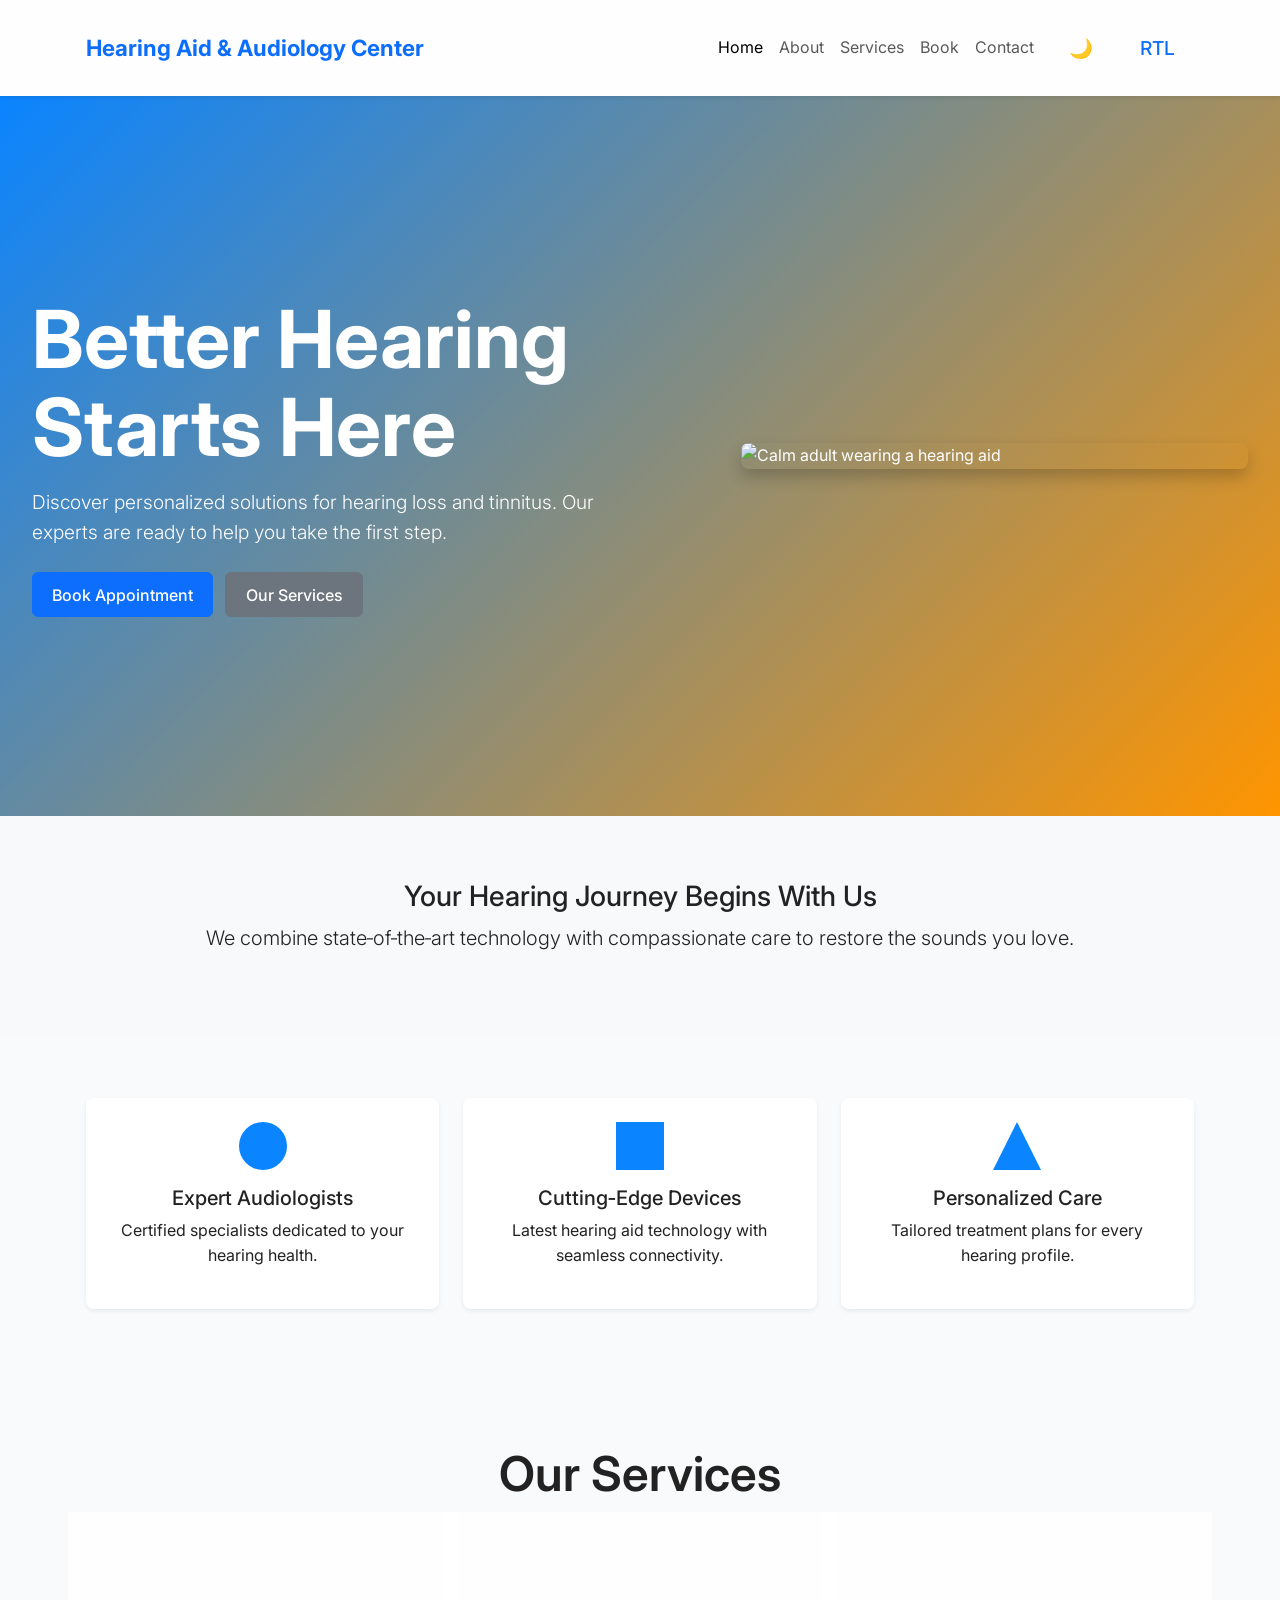
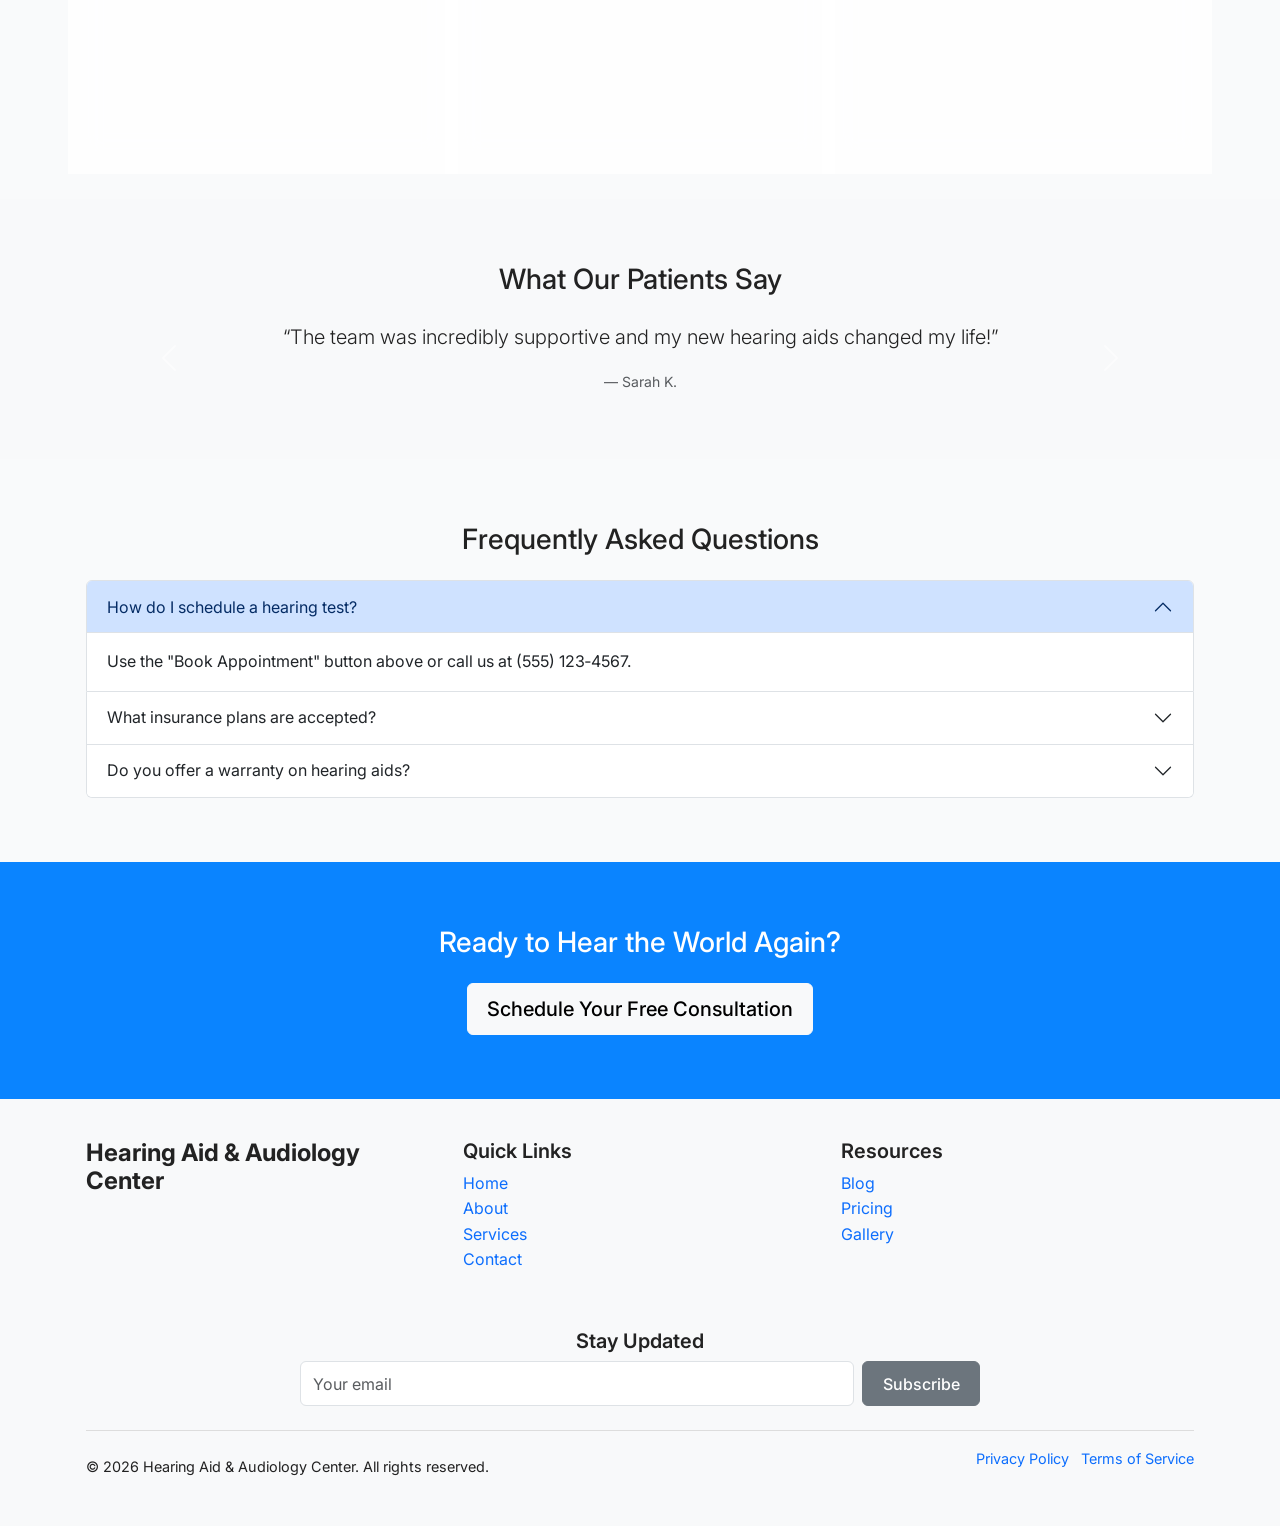
==== index.html @ 0018970b "firstcommit" ====
<!DOCTYPE html>
<html lang="en" data-theme="light">
<head>
  <meta charset="UTF-8">
  <meta http-equiv="X-UA-Compatible" content="IE=edge">
  <meta name="viewport" content="width=device-width, initial-scale=1.0">
  <title>Hearing Aid & Audiology Center</title>
  <meta name="description" content="Learn about hearing loss types, device options, and tinnitus treatment. Book your first appointment today.">
  <!-- Bootstrap 5 CSS -->
  <link href="https://cdn.jsdelivr.net/npm/bootstrap@5.3.2/dist/css/bootstrap.min.css" rel="stylesheet" integrity="sha384-9ndCyUa6Y5yZ+0t4n5wSxK5Q/73eS7mZ1Y5x8TzZV6wS8QjE4G2UeM5Rj2R+6Y4g" crossorigin="anonymous">
  <!-- Custom Styles -->
  <link href="assets/css/style.css" rel="stylesheet">
  <link href="assets/css/dark-mode.css" rel="stylesheet" id="dark-mode-stylesheet" disabled>
<link href="assets/css/rtl.css" rel="stylesheet" id="rtl-stylesheet" disabled>
  <link href="https://fonts.googleapis.com/css2?family=Inter:wght@400;500;600&display=swap" rel="stylesheet">
</head>
<body>
  <!-- Header -->
  <header class="navbar navbar-expand-lg sticky-top bg-white bg-opacity-75">
    <div class="container d-flex align-items-center">
      <a href="index.html" class="logo fw-bold text-primary h4 mb-0">Hearing Aid &amp; Audiology Center</a>
      <button class="navbar-toggler ms-auto" type="button" data-bs-toggle="collapse" data-bs-target="#nav-menu" aria-controls="nav-menu" aria-expanded="false" aria-label="Toggle navigation">
        <span class="navbar-toggler-icon"></span>
      </button>
      <nav class="collapse navbar-collapse justify-content-end" id="nav-menu">
        <ul class="navbar-nav mb-2 mb-lg-0">
          <li class="nav-item"><a class="nav-link active" href="index.html">Home</a></li>
          <li class="nav-item"><a class="nav-link" href="about.html">About</a></li>
          <li class="nav-item"><a class="nav-link" href="services.html">Services</a></li>
          <li class="nav-item"><a class="nav-link" href="booking.html">Book</a></li>
          <li class="nav-item"><a class="nav-link" href="contact.html">Contact</a></li>
        </ul>
        <button class="btn btn-link icon-btn" id="theme-toggle" aria-label="Toggle dark/light theme">🌙</button>
        <button class="btn btn-link icon-btn" id="rtl-toggle" aria-label="Toggle RTL">↔️</button>
      </div>
    </div>
  </header>

  <!-- Hero Section (Home‑1) -->
  <section class="hero d-flex align-items-center justify-content-between text-white" style="background: linear-gradient(135deg, var(--primary), var(--secondary)); min-height:80vh; padding:2rem;">
    <div class="hero-content col-md-6">
      <h1 class="display-4 fw-bold">Better Hearing Starts Here</h1>
      <p class="lead">Discover personalized solutions for hearing loss and tinnitus. Our experts are ready to help you take the first step.</p>
      <div class="cta-buttons mt-4">
        <a href="booking.html" class="btn btn-primary me-2">Book Appointment</a>
        <a href="services.html" class="btn btn-secondary">Our Services</a>
      </div>
    </div>
    <img src="assets/images/hero.png" alt="Calm adult wearing a hearing aid" class="hero-image col-md-5 d-none d-md-block" loading="lazy" style="max-width:100%; border-radius:8px; box-shadow:0 8px 16px rgba(0,0,0,0.2);">
  </section>

  <!-- Intro Section -->
  <section class="py-5 bg-light text-center">
    <div class="container">
      <h2 class="h3">Your Hearing Journey Begins With Us</h2>
      <p class="lead">We combine state‑of‑the‑art technology with compassionate care to restore the sounds you love.</p>
    </div>
  </section>

  <!-- Benefits Section -->
  <section class="py-5">
    <div class="container">
      <div class="row text-center">
        <div class="col-md-4 mb-4">
          <div class="bg-white p-4 rounded-3 shadow-sm h-100 d-flex flex-column align-items-center">
            <svg width="48" height="48" class="mb-3" fill="var(--primary)"><circle cx="24" cy="24" r="24"/></svg>
            <h3 class="h5">Expert Audiologists</h3>
            <p>Certified specialists dedicated to your hearing health.</p>
          </div>
        </div>
        <div class="col-md-4 mb-4">
          <div class="bg-white p-4 rounded-3 shadow-sm h-100 d-flex flex-column align-items-center">
            <svg width="48" height="48" class="mb-3" fill="var(--primary)"><rect width="48" height="48"/></svg>
            <h3 class="h5">Cutting‑Edge Devices</h3>
            <p>Latest hearing aid technology with seamless connectivity.</p>
          </div>
        </div>
        <div class="col-md-4 mb-4">
          <div class="bg-white p-4 rounded-3 shadow-sm h-100 d-flex flex-column align-items-center">
            <svg width="48" height="48" class="mb-3" fill="var(--primary)"><polygon points="0,48 48,48 24,0"/></svg>
            <h3 class="h5">Personalized Care</h3>
            <p>Tailored treatment plans for every hearing profile.</p>
          </div>
        </div>
      </div>
    </div>
  </section>

  <!-- Services Overview (already present) -->
  <section class="services-overview container py-5">
    <h2 class="text-center mb-4">Our Services</h2>
    <div class="row g-4">
      <div class="col-md-4">
        <div class="card glass h-100">
          <div class="card-body text-center">
            <h3 class="card-title">Hearing Tests</h3>
            <p class="card-text">Comprehensive audiometry to assess your hearing profile.</p>
            <a href="service-details.html#hearing-tests" class="link text-primary">Read More →</a>
          </div>
        </div>
      </div>
      <div class="col-md-4">
        <div class="card glass h-100">
          <div class="card-body text-center">
            <h3 class="card-title">Hearing Aids</h3>
            <p class="card-text">Wide range of discreet, comfortable hearing aid options.</p>
            <a href="service-details.html#hearing-aids" class="link text-primary">Read More →</a>
          </div>
        </div>
      </div>
      <div class="col-md-4">
        <div class="card glass h-100">
          <div class="card-body text-center">
            <h3 class="card-title">Tinnitus Therapy</h3>
            <p class="card-text">Evidence‑based treatments to alleviate ringing ears.</p>
            <a href="service-details.html#tinnitus-therapy" class="link text-primary">Read More →</a>
          </div>
        </div>
      </div>
    </div>
  </section>

  <!-- Testimonials Carousel -->
  <section class="py-5 bg-light">
    <div class="container">
      <h2 class="h3 text-center mb-4">What Our Patients Say</h2>
      <div id="testimonialCarousel" class="carousel slide" data-bs-ride="carousel">
        <div class="carousel-inner">
          <div class="carousel-item active text-center">
            <p class="lead">“The team was incredibly supportive and my new hearing aids changed my life!”</p>
            <small class="text-muted">— Sarah K.</small>
          </div>
          <div class="carousel-item text-center">
            <p class="lead">“Professional, friendly, and the technology is top‑notch.”</p>
            <small class="text-muted">— Mark T.</small>
          </div>
          <div class="carousel-item text-center">
            <p class="lead">“I finally enjoy quiet evenings again thanks to the tinnitus program.”</p>
            <small class="text-muted">— Lina P.</small>
          </div>
        </div>
        <button class="carousel-control-prev" type="button" data-bs-target="#testimonialCarousel" data-bs-slide="prev">
          <span class="carousel-control-prev-icon" aria-hidden="true"></span>
          <span class="visually-hidden">Previous</span>
        </button>
        <button class="carousel-control-next" type="button" data-bs-target="#testimonialCarousel" data-bs-slide="next">
          <span class="carousel-control-next-icon" aria-hidden="true"></span>
          <span class="visually-hidden">Next</span>
        </button>
      </div>
    </div>
  </section>

  <!-- FAQ Accordion -->
  <section class="py-5">
    <div class="container">
      <h2 class="h3 text-center mb-4">Frequently Asked Questions</h2>
      <div class="accordion" id="faqAccordion">
        <div class="accordion-item">
          <h2 class="accordion-header" id="headingOne">
            <button class="accordion-button" type="button" data-bs-toggle="collapse" data-bs-target="#collapseOne" aria-expanded="true" aria-controls="collapseOne">
              How do I schedule a hearing test?
            </button>
          </h2>
          <div id="collapseOne" class="accordion-collapse collapse show" aria-labelledby="headingOne" data-bs-parent="#faqAccordion">
            <div class="accordion-body">Use the "Book Appointment" button above or call us at (555) 123‑4567.</div>
          </div>
        </div>
        <div class="accordion-item">
          <h2 class="accordion-header" id="headingTwo">
            <button class="accordion-button collapsed" type="button" data-bs-toggle="collapse" data-bs-target="#collapseTwo" aria-expanded="false" aria-controls="collapseTwo">
              What insurance plans are accepted?
            </button>
          </h2>
          <div id="collapseTwo" class="accordion-collapse collapse" aria-labelledby="headingTwo" data-bs-parent="#faqAccordion">
            <div class="accordion-body">We accept most major insurers; please contact us for a full list.</div>
          </div>
        </div>
        <div class="accordion-item">
          <h2 class="accordion-header" id="headingThree">
            <button class="accordion-button collapsed" type="button" data-bs-toggle="collapse" data-bs-target="#collapseThree" aria-expanded="false" aria-controls="collapseThree">
              Do you offer a warranty on hearing aids?
            </button>
          </h2>
          <div id="collapseThree" class="accordion-collapse collapse" aria-labelledby="headingThree" data-bs-parent="#faqAccordion">
            <div class="accordion-body">All devices come with a 12‑month warranty covering repairs and adjustments.</div>
          </div>
        </div>
      </div>
    </div>
  </section>

  <!-- Call‑to‑Action Banner -->
  <section class="py-5 text-center" style="background: var(--primary); color:#fff;">
    <div class="container">
      <h2 class="h3">Ready to Hear the World Again?</h2>
      <a href="booking.html" class="btn btn-light btn-lg mt-3">Schedule Your Free Consultation</a>
    </div>
  </section>

  <!-- Footer -->
  <footer class="footer bg-light py-4 mt-auto">
    <div class="container">
      <div class="row">
        <div class="col-md-4 mb-3">
          <h4 class="fw-bold">Hearing Aid &amp; Audiology Center</h4>
        </div>
        <div class="col-md-4 mb-3">
          <h5>Quick Links</h5>
          <ul class="list-unstyled">
            <li><a href="index.html" class="text-decoration-none">Home</a></li>
            <li><a href="about.html" class="text-decoration-none">About</a></li>
            <li><a href="services.html" class="text-decoration-none">Services</a></li>
            <li><a href="contact.html" class="text-decoration-none">Contact</a></li>
          </ul>
        </div>
        <div class="col-md-4 mb-3">
          <h5>Resources</h5>
          <ul class="list-unstyled">
            <li><a href="blog.html" class="text-decoration-none">Blog</a></li>
            <li><a href="pricing.html" class="text-decoration-none">Pricing</a></li>
            <li><a href="gallery.html" class="text-decoration-none">Gallery</a></li>
          </ul>
        </div>
      </div>
      <div class="newsletter text-center mt-4">
        <h5>Stay Updated</h5>
        <form action="https://formspree.io/f/your-form-id" method="POST" class="d-flex justify-content-center">
          <input type="email" name="email" placeholder="Your email" required aria-label="Email address" class="form-control w-50 me-2">
          <button type="submit" class="btn btn-secondary">Subscribe</button>
        </form>
      </div>
      <div class="bottom-bar text-center mt-3">
        <p class="mb-0">&copy; 2026 Hearing Aid &amp; Audiology Center. All rights reserved.</p>
        <ul class="list-inline">
          <li class="list-inline-item"><a href="#" class="text-decoration-none">Privacy Policy</a></li>
          <li class="list-inline-item"><a href="#" class="text-decoration-none">Terms of Service</a></li>
        </ul>
      </div>
      <button class="btn btn-primary back-to-top" id="back-to-top" aria-label="Back to top" style="position:fixed; right:1.5rem; bottom:1.5rem; display:none;">↑</button>
    </div>
  </footer>

  <!-- Bootstrap Bundle JS -->
  <script src="https://cdn.jsdelivr.net/npm/bootstrap@5.3.2/dist/js/bootstrap.bundle.min.js" integrity="sha384-ENjdO4Dr2bkBIFxQpeo5A6UO5y5l0j2Fh1f6jGxZr5JgB4U5ZL+6G4U5T8Z0p4xU" crossorigin="anonymous"></script>
  <script src="assets/js/main.js"></script>
</body>
</html>
---- assets/css/style.css ----
/* style.css – Main styling for Hearing Aid & Audiology Center */

/* ==== CSS Variables ==== */
:root {
  /* Primary & Secondary colors – can be overridden via user input */
  --primary: #0A84FF;   /* vibrant blue */
  --secondary: #FF9500; /* warm orange */
  --text: #222222;
  --bg-light: #F9FAFB;
  --bg-dark: #1E1E1E;
  --card-bg: rgba(255, 255, 255, 0.8);
  --card-bg-dark: rgba(30, 30, 30, 0.8);
  --border-radius: 6px;
  --transition: 0.3s ease;
}
[data-theme="dark"] {
  --text: #E5E5E5;
  --bg-light: var(--bg-dark);
  --card-bg: var(--card-bg-dark);
}

/* ==== Global Reset & Typography ==== */
* {
  margin: 0;
  padding: 0;
  box-sizing: border-box;
}
body {
  font-family: 'Inter', system-ui, sans-serif;
  line-height: 1.6;
  color: var(--text);
  background-color: var(--bg-light);
  overflow-x: hidden;
}
[data-theme="dark"] body {
  background-color: var(--bg-dark);
}

h1, h2, h3, h4, h5, h6 {
  font-weight: 600;
  margin-bottom: 0.5rem;
}
h1 { font-size: 4rem; }
h2 { font-size: 3rem; }
h3 { font-size: 2.2rem; }

p { margin-bottom: 1rem; }

/* ==== Container ==== */
.container {
  width: min(90%, 1200px);
  margin: 0 auto;
  padding: 1rem;
}

/* ==== Navbar ==== */
.navbar {
  position: sticky;
  top: 0;
  background: var(--bg-light);
  box-shadow: 0 2px 4px rgba(0,0,0,0.08);
  z-index: 1000;
  transition: background var(--transition);
}
[data-theme="dark"] .navbar { background: var(--bg-dark); }
.navbar .logo {
  font-size: 1.4rem;
  font-weight: 600;
  color: var(--primary);
  text-decoration: none;
}
.nav-menu ul { display: flex; gap: 1.5rem; list-style: none; }
.nav-menu a {
  color: var(--text);
  text-decoration: none;
  position: relative;
  padding: 0.3rem 0;
}
.nav-menu a.active::after,
.nav-menu a:hover::after {
  content: '';
  position: absolute;
  left: 0; right: 0; bottom: -2px;
  height: 2px;
  background: var(--primary);
}
.icon-btn { background: none; border: none; cursor: pointer; font-size: 1.2rem; margin-left: 0.5rem; }
.hamburger { display: none; }
/* Off‑canvas for small screens */
@media (max-width: 1100px) {
  .nav-menu { display: none; position: fixed; top: 0; right: -100%; width: 250px; height: 100vh; background: var(--bg-light); flex-direction: column; padding-top: 4rem; transition: right var(--transition); }
  [data-theme="dark"] .nav-menu { background: var(--bg-dark); }
  .nav-menu.open { right: 0; }
  .nav-menu ul { flex-direction: column; gap: 1rem; }
  .hamburger { display: block; }
}

/* ==== Hero ==== */
.hero {
  position: relative;
  display: flex;
  align-items: center;
  justify-content: space-between;
  min-height: 80vh;
  padding: 2rem 0;
  background: linear-gradient(135deg, var(--primary) 0%, var(--secondary) 100%);
  color: #fff;
  overflow: hidden;
}
.hero-content { max-width: 600px; }
.hero h1 { font-size: 5rem; line-height: 1.1; }
.hero p { font-size: 1.2rem; margin: 1rem 0; }
.cta-buttons .btn { margin-right: 1rem; }
.hero-image {
  max-width: 45%;
  border-radius: var(--border-radius);
  box-shadow: 0 8px 16px rgba(0,0,0,0.2);
}

/* ==== Buttons ==== */
.btn {
  display: inline-block;
  padding: 0.6rem 1.2rem;
  border-radius: var(--border-radius);
  text-decoration: none;
  font-weight: 500;
  transition: transform var(--transition), background var(--transition);
}
.btn.primary { background: var(--primary); color: #fff; }
.btn.secondary { background: var(--secondary); color: #fff; }
.btn:hover { transform: translateY(-2px); }

/* ==== Glass cards ==== */
.cards { display: flex; flex-wrap: wrap; gap: 1.5rem; }
.card {
  flex: 1 1 calc(33% - 1rem);
  background: var(--card-bg);
  backdrop-filter: blur(8px);
  border-radius: var(--border-radius);
  padding: 1.5rem;
  box-shadow: 0 4px 12px rgba(0,0,0,0.1);
  transition: transform var(--transition), box-shadow var(--transition);
}
.card:hover { transform: translateY(-4px); box-shadow: 0 8px 20px rgba(0,0,0,0.15); }
.card h3 { margin-bottom: 0.5rem; }
.card .link { color: var(--primary); text-decoration: underline; }

/* ==== Footer ==== */
.footer {
  background: var(--bg-light);
  color: var(--text);
  padding: 2rem 0;
}
[data-theme="dark"] .footer { background: var(--bg-dark); }
.footer-logo { font-weight: 600; font-size: 1.2rem; margin-bottom: 1rem; }
.footer-links { display: flex; gap: 3rem; margin-bottom: 1.5rem; }
.footer-links h4 { margin-bottom: 0.5rem; }
.footer-links ul { list-style: none; }
.footer-links a { color: var(--text); text-decoration: none; }
.newsletter { margin-bottom: 1.5rem; }
.newsletter-form { display: flex; gap: 0.5rem; }
.newsletter-form input { flex: 1; padding: 0.5rem; border: 1px solid #ccc; border-radius: var(--border-radius); }
.bottom-bar { display: flex; justify-content: space-between; align-items: center; font-size: 0.9rem; border-top: 1px solid #ddd; padding-top: 1rem; }
.bottom-bar .legal { display: flex; gap: 1rem; list-style: none; }
.back-to-top {
  position: fixed;
  right: 1.5rem;
  bottom: 1.5rem;
  background: var(--primary);
  color: #fff;
  border: none;
  border-radius: 50%;
  width: 45px;
  height: 45px;
  font-size: 1.2rem;
  cursor: pointer;
  opacity: 0;
  visibility: hidden;
  transition: opacity var(--transition), visibility var(--transition);
}
.back-to-top.show { opacity: 0.9; visibility: visible; }

/* ==== Responsive ==== */
@media (max-width: 1024px) {
  .hero { flex-direction: column; text-align: center; }
  .hero-image { max-width: 70%; margin-top: 1.5rem; }
  .cards { flex-direction: column; }
  .card { flex: 1 1 100%; }
}
@media (max-width: 640px) {
  h1 { font-size: 3.5rem; }
  .hero { min-height: 60vh; }
}
---- assets/css/dark-mode.css ----
/* dark-mode.css – Overrides for dark theme */
[data-theme="dark"] {
  --text: #E5E5E5;
  --bg-light: var(--bg-dark);
  --card-bg: var(--card-bg-dark);
}
---- assets/css/rtl.css ----
/* RTL stylesheet – enables right‑to‑left layout when activated */

/* The HTML element gets a `dir="rtl"` attribute via JavaScript. */
html[dir="rtl"] {
  direction: rtl;
}

/* Adjust Bootstrap navigation spacing for RTL */
html[dir="rtl"] .navbar-nav .nav-link {
  margin-left: 0;
  margin-right: 0.5rem;
}

/* Ensure text alignment defaults to right where appropriate */
html[dir="rtl"] .text-start {
  text-align: right !important;
}

/* Optional: reverse utility margins/paddings if needed */
html[dir="rtl"] .ms-2 { margin-left: 0 !important; margin-right: .5rem !important; }
html[dir="rtl"] .me-2 { margin-right: 0 !important; margin-left: .5rem !important; }

/* Add any additional RTL specific overrides here */
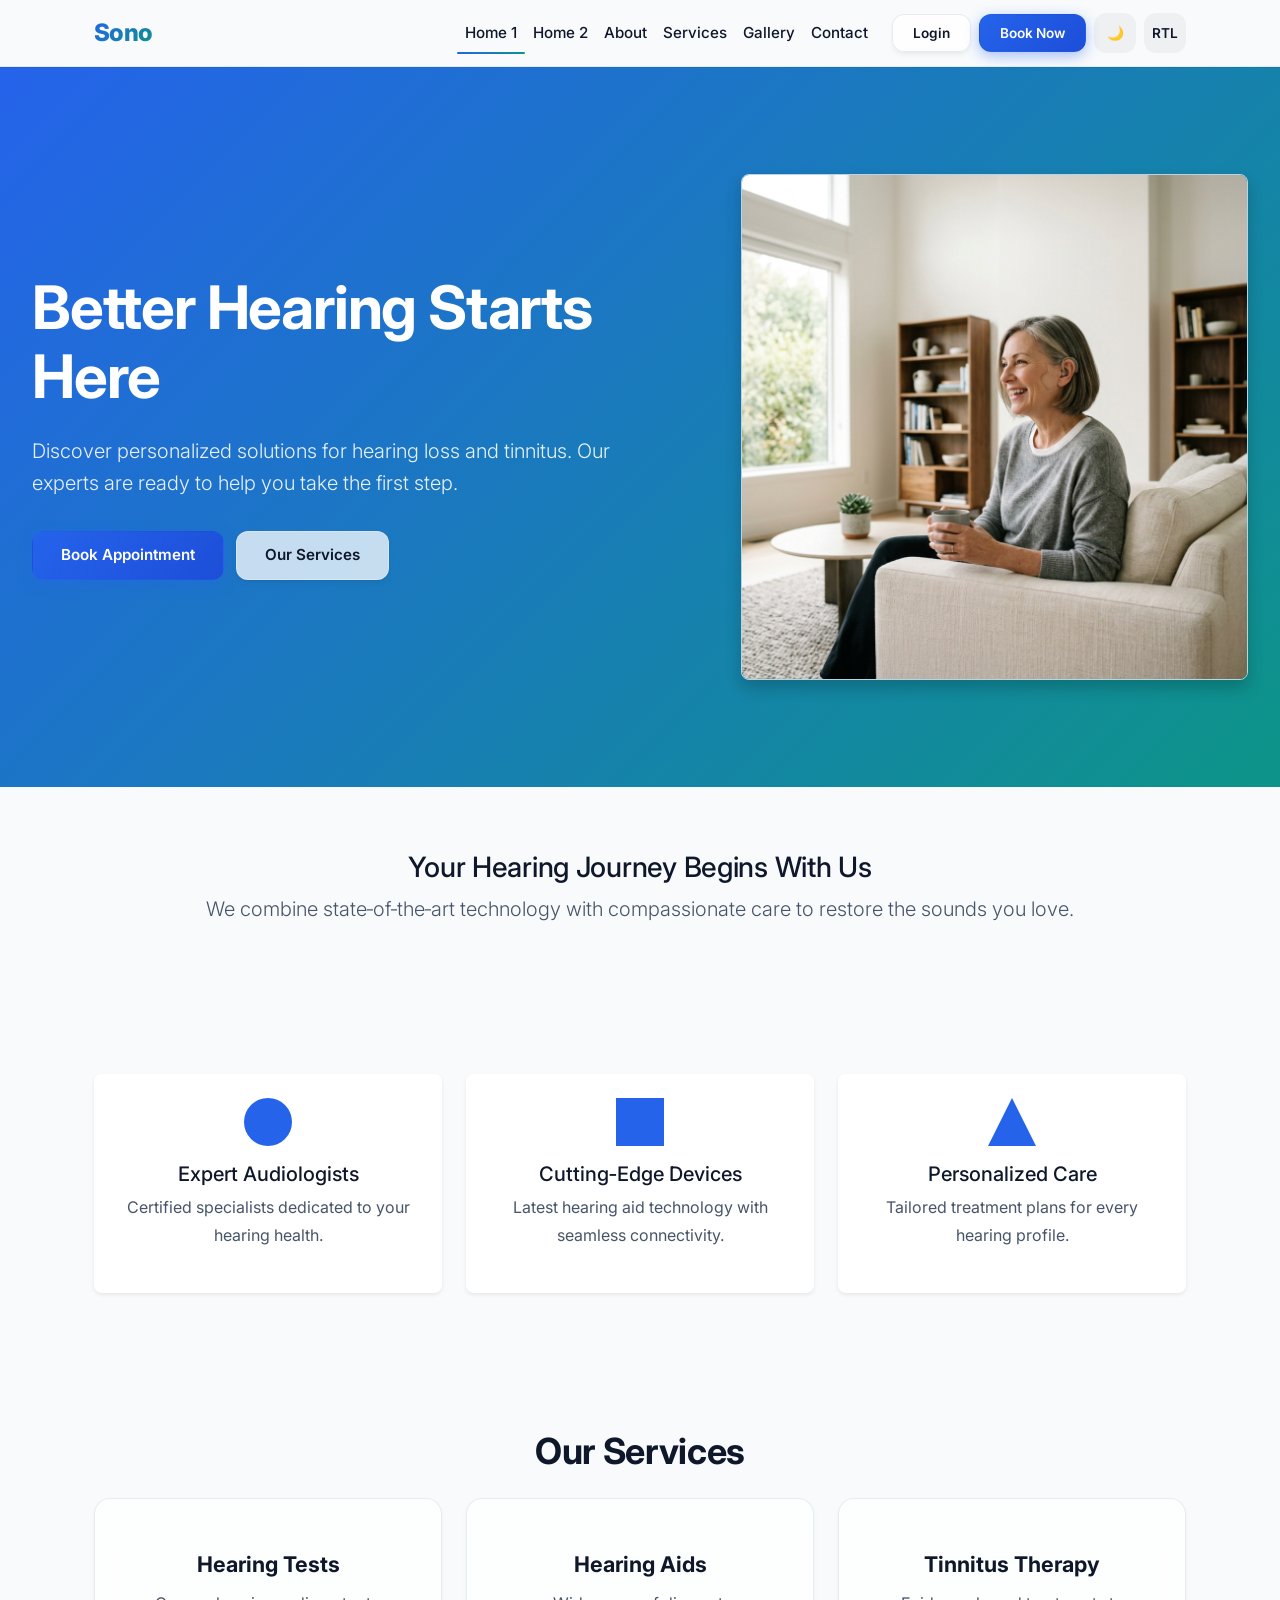
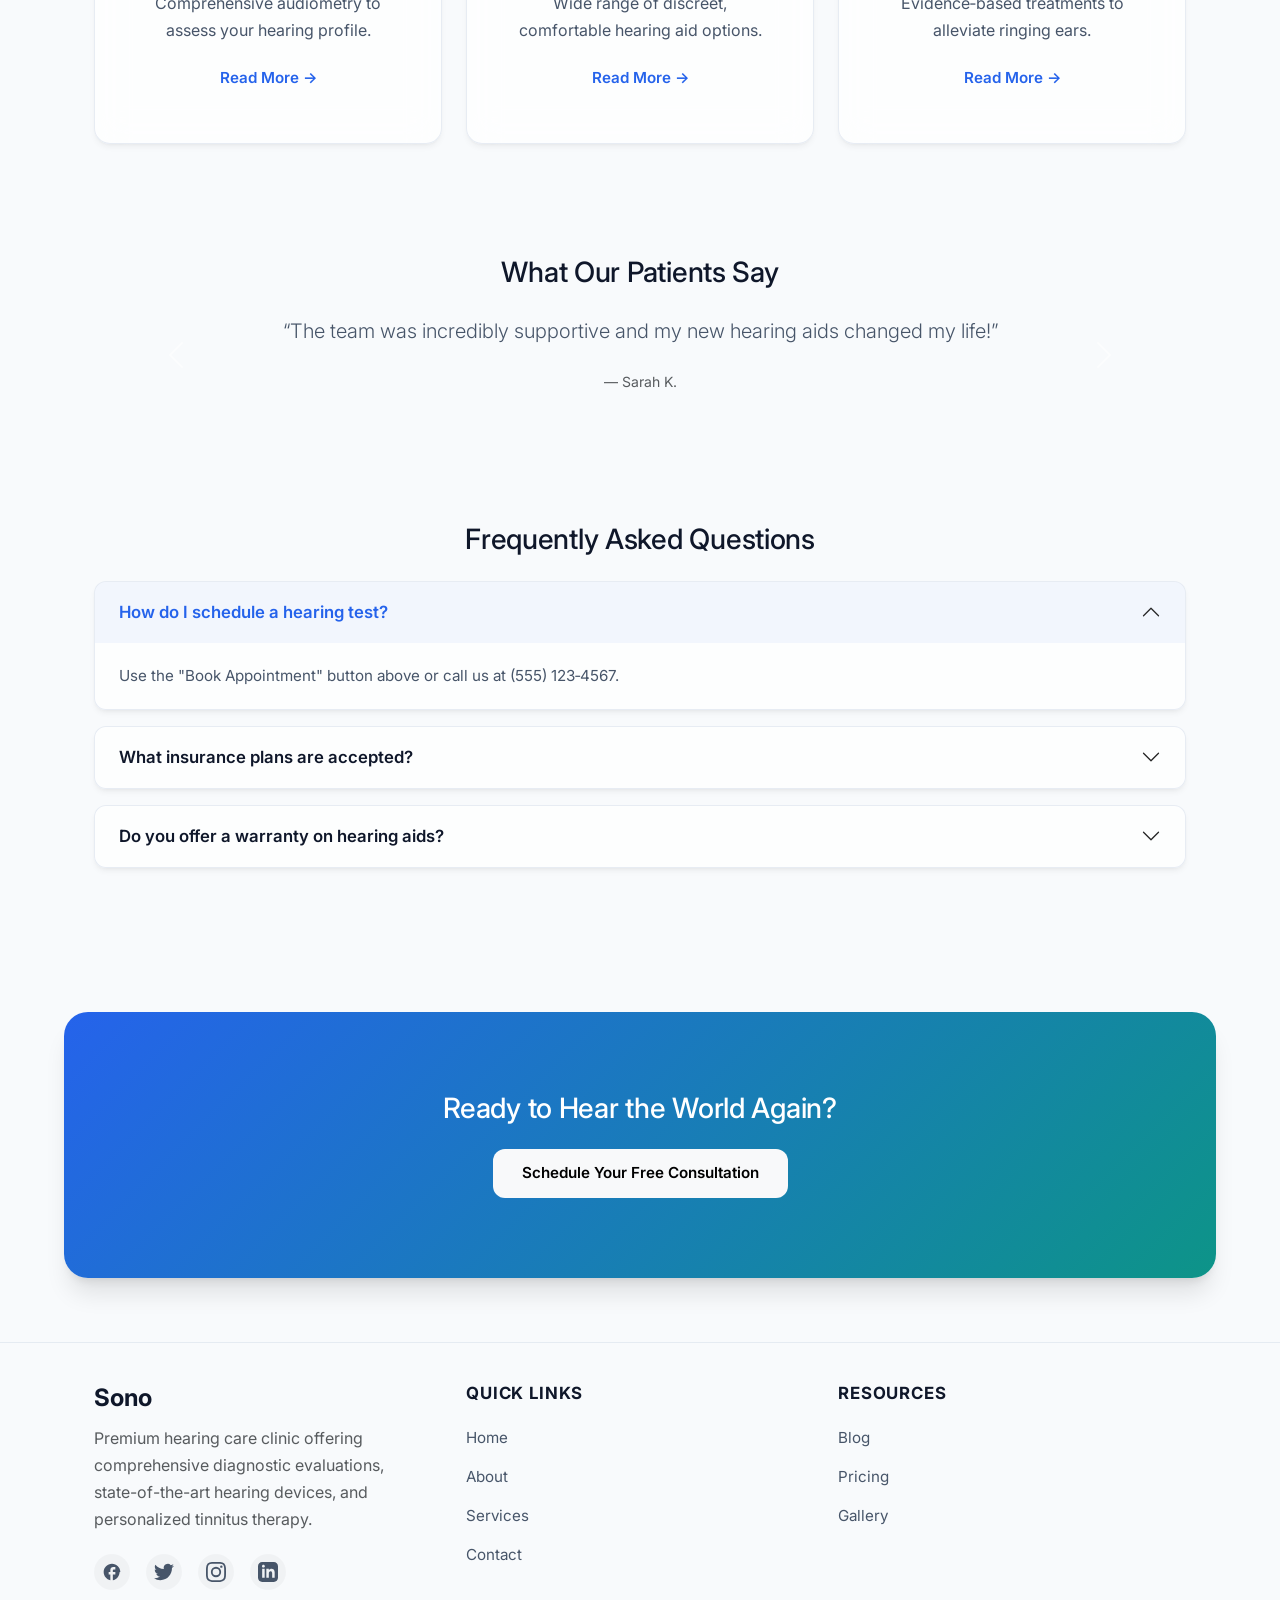
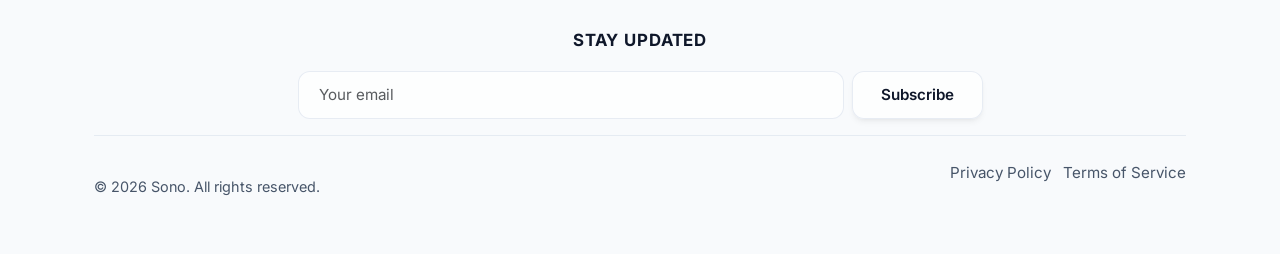
==== commit 5b6d936c: "SecondCommit" ====
--- a/index.html
+++ b/index.html
@@ -4,10 +4,10 @@
   <meta charset="UTF-8">
   <meta http-equiv="X-UA-Compatible" content="IE=edge">
   <meta name="viewport" content="width=device-width, initial-scale=1.0">
-  <title>Hearing Aid & Audiology Center</title>
+  <title>Sono - Premium Hearing Care</title>
   <meta name="description" content="Learn about hearing loss types, device options, and tinnitus treatment. Book your first appointment today.">
   <!-- Bootstrap 5 CSS -->
-  <link href="https://cdn.jsdelivr.net/npm/bootstrap@5.3.2/dist/css/bootstrap.min.css" rel="stylesheet" integrity="sha384-9ndCyUa6Y5yZ+0t4n5wSxK5Q/73eS7mZ1Y5x8TzZV6wS8QjE4G2UeM5Rj2R+6Y4g" crossorigin="anonymous">
+  <link href="https://cdn.jsdelivr.net/npm/bootstrap@5.3.2/dist/css/bootstrap.min.css" rel="stylesheet">
   <!-- Custom Styles -->
   <link href="assets/css/style.css" rel="stylesheet">
   <link href="assets/css/dark-mode.css" rel="stylesheet" id="dark-mode-stylesheet" disabled>
@@ -18,21 +18,26 @@
   <!-- Header -->
   <header class="navbar navbar-expand-lg sticky-top bg-white bg-opacity-75">
     <div class="container d-flex align-items-center">
-      <a href="index.html" class="logo fw-bold text-primary h4 mb-0">Hearing Aid &amp; Audiology Center</a>
+      <a href="index.html" class="logo">Sono</a>
       <button class="navbar-toggler ms-auto" type="button" data-bs-toggle="collapse" data-bs-target="#nav-menu" aria-controls="nav-menu" aria-expanded="false" aria-label="Toggle navigation">
         <span class="navbar-toggler-icon"></span>
       </button>
       <nav class="collapse navbar-collapse justify-content-end" id="nav-menu">
-        <ul class="navbar-nav mb-2 mb-lg-0">
-          <li class="nav-item"><a class="nav-link active" href="index.html">Home</a></li>
+        <ul class="navbar-nav mb-2 mb-lg-0 align-items-center">
+          <li class="nav-item"><a class="nav-link active" href="index.html">Home 1</a></li>
+          <li class="nav-item"><a class="nav-link" href="home2.html">Home 2</a></li>
           <li class="nav-item"><a class="nav-link" href="about.html">About</a></li>
           <li class="nav-item"><a class="nav-link" href="services.html">Services</a></li>
-          <li class="nav-item"><a class="nav-link" href="booking.html">Book</a></li>
+          <li class="nav-item"><a class="nav-link" href="gallery.html">Gallery</a></li>
           <li class="nav-item"><a class="nav-link" href="contact.html">Contact</a></li>
         </ul>
-        <button class="btn btn-link icon-btn" id="theme-toggle" aria-label="Toggle dark/light theme">🌙</button>
-        <button class="btn btn-link icon-btn" id="rtl-toggle" aria-label="Toggle RTL">↔️</button>
-      </div>
+        <div class="d-flex align-items-center gap-2 ms-lg-3 mt-3 mt-lg-0 header-actions">
+          <a href="login.html" class="btn btn-secondary">Login</a>
+          <a href="contact.html" class="btn btn-primary">Book Now</a>
+          <button class="btn btn-link icon-btn m-0" id="theme-toggle" aria-label="Toggle dark/light theme">🌙</button>
+          <button class="btn btn-link icon-btn m-0" id="rtl-toggle" aria-label="Toggle RTL">↔️</button>
+        </div>
+      </nav>
     </div>
   </header>
 
@@ -42,7 +47,7 @@
       <h1 class="display-4 fw-bold">Better Hearing Starts Here</h1>
       <p class="lead">Discover personalized solutions for hearing loss and tinnitus. Our experts are ready to help you take the first step.</p>
       <div class="cta-buttons mt-4">
-        <a href="booking.html" class="btn btn-primary me-2">Book Appointment</a>
+        <a href="contact.html" class="btn btn-primary me-2">Book Appointment</a>
         <a href="services.html" class="btn btn-secondary">Our Services</a>
       </div>
     </div>
@@ -190,11 +195,10 @@
     </div>
   </section>
 
-  <!-- Call‑to‑Action Banner -->
-  <section class="py-5 text-center" style="background: var(--primary); color:#fff;">
-    <div class="container">
-      <h2 class="h3">Ready to Hear the World Again?</h2>
-      <a href="booking.html" class="btn btn-light btn-lg mt-3">Schedule Your Free Consultation</a>
+  <section class="py-5 text-center text-white" style="background: var(--primary);">
+    <div class="container">
+      <h2 class="h3 text-white">Ready to Hear the World Again?</h2>
+      <a href="contact.html" class="btn btn-light btn-lg mt-3">Schedule Your Free Consultation</a>
     </div>
   </section>
 
@@ -203,7 +207,24 @@
     <div class="container">
       <div class="row">
         <div class="col-md-4 mb-3">
-          <h4 class="fw-bold">Hearing Aid &amp; Audiology Center</h4>
+          <h4 class="fw-bold">Sono</h4>
+          <p class="mt-2 text-muted" style="max-width: 320px;">
+            Premium hearing care clinic offering comprehensive diagnostic evaluations, state-of-the-art hearing devices, and personalized tinnitus therapy.
+          </p>
+          <div class="d-flex gap-3 mt-3 social-icons">
+            <a href="#" class="social-icon" aria-label="Facebook">
+              <svg width="20" height="20" fill="currentColor" viewBox="0 0 24 24"><path d="M22 12c0-5.52-4.48-10-10-10S2 6.48 2 12c0 4.84 3.44 8.87 8 9.8V15H8v-3h2V9.5C10 7.57 11.57 6 13.5 6H16v3h-2c-.55 0-1 .45-1 1v2h3v3h-3v6.95c4.56-.93 8-4.96 8-9.75z"/></svg>
+            </a>
+            <a href="#" class="social-icon" aria-label="Twitter">
+              <svg width="20" height="20" fill="currentColor" viewBox="0 0 24 24"><path d="M23.953 4.57a10 10 0 01-2.825.775 4.958 4.958 0 002.163-2.723c-.951.555-2.005.959-3.127 1.184a4.92 4.92 0 00-8.384 4.482C7.69 8.095 4.067 6.13 1.64 3.162a4.822 4.822 0 00-.666 2.475c0 1.71.87 3.213 2.188 4.096a4.904 4.904 0 01-2.228-.616v.06a4.923 4.923 0 003.946 4.827 4.996 4.996 0 01-2.212.085 4.936 4.936 0 004.604 3.417 9.867 9.867 0 01-6.102 2.105c-.39 0-.779-.023-1.17-.067a13.995 13.995 0 007.557 2.209c9.053 0 13.998-7.496 13.998-13.985 0-.21 0-.42-.015-.63A9.935 9.935 0 0024 4.59z"/></svg>
+            </a>
+            <a href="#" class="social-icon" aria-label="Instagram">
+              <svg width="20" height="20" fill="currentColor" viewBox="0 0 24 24"><path d="M12 2.163c3.204 0 3.584.012 4.85.07 3.252.148 4.771 1.691 4.919 4.919.058 1.265.069 1.645.069 4.849 0 3.205-.012 3.584-.069 4.849-.149 3.225-1.664 4.771-4.919 4.919-1.266.058-1.644.07-4.85.07-3.204 0-3.584-.012-4.849-.07-3.26-.149-4.771-1.699-4.919-4.92-.058-1.265-.07-1.644-.07-4.849 0-3.204.013-3.583.07-4.849.149-3.227 1.664-4.771 4.919-4.919 1.266-.057 1.645-.069 4.849-.069zM12 0C8.741 0 8.333.014 7.053.072 2.695.272.273 2.69.073 7.051.014 8.333 0 8.741 0 12c0 3.259.014 3.668.072 4.948.2 4.358 2.618 6.78 6.98 6.98 1.281.058 1.689.072 4.948.072 3.259 0 3.668-.014 4.948-.072 4.354-.2 6.782-2.618 6.979-6.98.059-1.28.073-1.689.073-4.948 0-3.259-.014-3.667-.072-4.947-.196-4.354-2.617-6.78-6.979-6.98C15.668.014 15.259 0 12 0zm0 5.838a6.162 6.162 0 100 12.324 6.162 6.162 0 000-12.324zM12 16a4 4 0 110-8 4 4 0 010 8zm6.406-11.845a1.44 1.44 0 100 2.881 1.44 1.44 0 000-2.881z"/></svg>
+            </a>
+            <a href="#" class="social-icon" aria-label="LinkedIn">
+              <svg width="20" height="20" fill="currentColor" viewBox="0 0 24 24"><path d="M19 0h-14c-2.761 0-5 2.239-5 5v14c0 2.761 2.239 5 5 5h14c2.762 0 5-2.239 5-5v-14c0-2.761-2.238-5-5-5zm-11 19h-3v-11h3v11zm-1.5-12.268c-.966 0-1.75-.79-1.75-1.764s.784-1.764 1.75-1.764 1.75.79 1.75 1.764-.783 1.764-1.75 1.764zm13.5 12.268h-3v-5.604c0-3.368-4-3.113-4 0v5.604h-3v-11h3v1.765c1.396-2.586 7-2.777 7 2.476v6.759z"/></svg>
+            </a>
+          </div>
         </div>
         <div class="col-md-4 mb-3">
           <h5>Quick Links</h5>
@@ -231,7 +252,7 @@
         </form>
       </div>
       <div class="bottom-bar text-center mt-3">
-        <p class="mb-0">&copy; 2026 Hearing Aid &amp; Audiology Center. All rights reserved.</p>
+        <p class="mb-0">&copy; 2026 Sono. All rights reserved.</p>
         <ul class="list-inline">
           <li class="list-inline-item"><a href="#" class="text-decoration-none">Privacy Policy</a></li>
           <li class="list-inline-item"><a href="#" class="text-decoration-none">Terms of Service</a></li>
@@ -242,7 +263,7 @@
   </footer>
 
   <!-- Bootstrap Bundle JS -->
-  <script src="https://cdn.jsdelivr.net/npm/bootstrap@5.3.2/dist/js/bootstrap.bundle.min.js" integrity="sha384-ENjdO4Dr2bkBIFxQpeo5A6UO5y5l0j2Fh1f6jGxZr5JgB4U5ZL+6G4U5T8Z0p4xU" crossorigin="anonymous"></script>
+  <script src="https://cdn.jsdelivr.net/npm/bootstrap@5.3.2/dist/js/bootstrap.bundle.min.js"></script>
   <script src="assets/js/main.js"></script>
 </body>
 </html>
--- a/assets/css/style.css
+++ b/assets/css/style.css
@@ -1,22 +1,35 @@
-/* style.css – Main styling for Hearing Aid & Audiology Center */
-
-/* ==== CSS Variables ==== */
+/* style.css – Premium styling for Sono Hearing Website */
+
+/* ==== Design System & CSS Variables ==== */
 :root {
-  /* Primary & Secondary colors – can be overridden via user input */
-  --primary: #0A84FF;   /* vibrant blue */
-  --secondary: #FF9500; /* warm orange */
-  --text: #222222;
-  --bg-light: #F9FAFB;
-  --bg-dark: #1E1E1E;
-  --card-bg: rgba(255, 255, 255, 0.8);
-  --card-bg-dark: rgba(30, 30, 30, 0.8);
-  --border-radius: 6px;
-  --transition: 0.3s ease;
-}
+  --primary: #2563eb;       /* sapphire blue */
+  --primary-rgb: 37, 99, 235;
+  --secondary: #0d9488;     /* teal */
+  --secondary-rgb: 13, 148, 136;
+  --text: #0f172a;          /* slate-900 */
+  --text-muted: #475569;    /* slate-600 */
+  --bg-light: #f8fafc;      /* slate-50 */
+  --bg-dark: #090d16;       /* dark rich slate */
+  
+  /* Glassmorphism Variables */
+  --card-bg: rgba(255, 255, 255, 0.75);
+  --card-bg-dark: rgba(15, 23, 42, 0.75);
+  --card-border: rgba(226, 232, 240, 0.8);
+  --card-border-dark: rgba(51, 65, 85, 0.5);
+  
+  --border-radius: 12px;
+  --transition: all 0.3s cubic-bezier(0.4, 0, 0.2, 1);
+  --shadow-sm: 0 4px 6px -1px rgba(0, 0, 0, 0.05), 0 2px 4px -2px rgba(0, 0, 0, 0.05);
+  --shadow-md: 0 10px 15px -3px rgba(0, 0, 0, 0.08), 0 4px 6px -4px rgba(0, 0, 0, 0.08);
+  --shadow-lg: 0 20px 25px -5px rgba(0, 0, 0, 0.1), 0 8px 10px -6px rgba(0, 0, 0, 0.1);
+}
+
 [data-theme="dark"] {
-  --text: #E5E5E5;
+  --text: #f1f5f9;          /* slate-100 */
+  --text-muted: #94a3b8;    /* slate-400 */
   --bg-light: var(--bg-dark);
   --card-bg: var(--card-bg-dark);
+  --card-border: var(--card-border-dark);
 }
 
 /* ==== Global Reset & Typography ==== */
@@ -25,169 +38,1305 @@
   padding: 0;
   box-sizing: border-box;
 }
+
 body {
-  font-family: 'Inter', system-ui, sans-serif;
-  line-height: 1.6;
+  font-family: 'Inter', system-ui, -apple-system, sans-serif;
+  line-height: 1.7;
   color: var(--text);
   background-color: var(--bg-light);
   overflow-x: hidden;
-}
+  transition: background-color var(--transition), color var(--transition);
+}
+
 [data-theme="dark"] body {
   background-color: var(--bg-dark);
 }
 
 h1, h2, h3, h4, h5, h6 {
-  font-weight: 600;
-  margin-bottom: 0.5rem;
-}
-h1 { font-size: 4rem; }
-h2 { font-size: 3rem; }
-h3 { font-size: 2.2rem; }
-
-p { margin-bottom: 1rem; }
-
-/* ==== Container ==== */
+  font-weight: 700;
+  color: var(--text);
+  line-height: 1.25;
+  margin-bottom: 0.75rem;
+}
+h1 { font-size: 3rem; letter-spacing: -0.02em; }
+h2 { font-size: 2.25rem; letter-spacing: -0.01em; }
+h3 { font-size: 1.75rem; }
+p { margin-bottom: 1.25rem; color: var(--text-muted); }
+
+/* ==== Common & Container ==== */
 .container {
   width: min(90%, 1200px);
   margin: 0 auto;
-  padding: 1rem;
-}
-
-/* ==== Navbar ==== */
+  padding: 1rem 1.5rem;
+}
+
+/* ==== Header & Navbar (Unifying custom and Bootstrap navs) ==== */
 .navbar {
   position: sticky;
   top: 0;
-  background: var(--bg-light);
-  box-shadow: 0 2px 4px rgba(0,0,0,0.08);
+  background: rgba(248, 250, 252, 0.8) !important;
+  backdrop-filter: blur(12px);
+  -webkit-backdrop-filter: blur(12px);
+  box-shadow: 0 1px 0 0 rgba(0, 0, 0, 0.05);
+  border-bottom: 1px solid var(--card-border);
   z-index: 1000;
-  transition: background var(--transition);
-}
-[data-theme="dark"] .navbar { background: var(--bg-dark); }
+  padding: 0.75rem 0;
+  transition: background var(--transition), border-color var(--transition);
+}
+
+[data-theme="dark"] .navbar {
+  background: rgba(9, 13, 22, 0.8) !important;
+  border-bottom: 1px solid var(--card-border-dark);
+  box-shadow: 0 1px 0 0 rgba(255, 255, 255, 0.05);
+}
+
+.navbar .container {
+  display: flex;
+  justify-content: space-between;
+  align-items: center;
+  padding: 0 1.5rem;
+}
+
 .navbar .logo {
-  font-size: 1.4rem;
-  font-weight: 600;
-  color: var(--primary);
+  font-size: 1.5rem;
+  font-weight: 800;
+  color: var(--primary) !important;
   text-decoration: none;
-}
-.nav-menu ul { display: flex; gap: 1.5rem; list-style: none; }
-.nav-menu a {
-  color: var(--text);
+  background: linear-gradient(135deg, var(--primary), var(--secondary));
+  -webkit-background-clip: text;
+  -webkit-text-fill-color: transparent;
+  transition: opacity 0.2s;
+  letter-spacing: -0.03em;
+}
+.navbar .logo:hover {
+  opacity: 0.9;
+}
+
+/* Custom Nav Menu Style */
+.nav-menu ul {
+  display: flex;
+  gap: 2rem;
+  list-style: none;
+  align-items: center;
+}
+.nav-menu a, .navbar-nav .nav-link {
+  color: var(--text) !important;
+  font-weight: 500;
+  font-size: 0.95rem;
   text-decoration: none;
   position: relative;
-  padding: 0.3rem 0;
-}
+  padding: 0.5rem 0;
+  transition: color var(--transition);
+}
+.nav-menu a:hover, .navbar-nav .nav-link:hover {
+  color: var(--primary) !important;
+}
+
 .nav-menu a.active::after,
-.nav-menu a:hover::after {
+.nav-menu a:hover::after,
+.navbar-nav .nav-link.active::after {
   content: '';
   position: absolute;
-  left: 0; right: 0; bottom: -2px;
+  left: 0;
+  right: 0;
+  bottom: 0;
   height: 2px;
-  background: var(--primary);
-}
-.icon-btn { background: none; border: none; cursor: pointer; font-size: 1.2rem; margin-left: 0.5rem; }
-.hamburger { display: none; }
-/* Off‑canvas for small screens */
-@media (max-width: 1100px) {
-  .nav-menu { display: none; position: fixed; top: 0; right: -100%; width: 250px; height: 100vh; background: var(--bg-light); flex-direction: column; padding-top: 4rem; transition: right var(--transition); }
-  [data-theme="dark"] .nav-menu { background: var(--bg-dark); }
-  .nav-menu.open { right: 0; }
-  .nav-menu ul { flex-direction: column; gap: 1rem; }
-  .hamburger { display: block; }
-}
-
-/* ==== Hero ==== */
+  background: linear-gradient(90deg, var(--primary), var(--secondary));
+  border-radius: 2px;
+}
+
+/* Bootstrap Nav Link overrides to disable standard focus ring/underlines */
+.navbar-nav .nav-link {
+  padding-left: 0.5rem !important;
+  padding-right: 0.5rem !important;
+}
+
+/* Buttons inside navigation */
+.icon-btn {
+  background: rgba(0, 0, 0, 0.04);
+  border: 1px solid rgba(0, 0, 0, 0.05);
+  cursor: pointer;
+  font-size: 1.1rem;
+  width: 40px;
+  height: 40px;
+  border-radius: 50%;
+  display: inline-flex;
+  align-items: center;
+  justify-content: center;
+  margin-left: 0.5rem;
+  transition: var(--transition);
+  color: var(--text);
+}
+[data-theme="dark"] .icon-btn {
+  background: rgba(255, 255, 255, 0.08);
+  border: 1px solid rgba(255, 255, 255, 0.1);
+  color: var(--text);
+}
+.icon-btn:hover {
+  transform: scale(1.05);
+  background: rgba(0, 0, 0, 0.08);
+}
+[data-theme="dark"] .icon-btn:hover {
+  background: rgba(255, 255, 255, 0.15);
+}
+
+.hamburger {
+  display: none;
+}
+
+/* ==== Hero Section ==== */
 .hero {
   position: relative;
   display: flex;
   align-items: center;
   justify-content: space-between;
-  min-height: 80vh;
-  padding: 2rem 0;
-  background: linear-gradient(135deg, var(--primary) 0%, var(--secondary) 100%);
-  color: #fff;
+  min-height: 75vh;
+  padding: 4rem 0;
+  background: radial-gradient(circle at top right, rgba(13, 148, 136, 0.15), transparent 40%),
+              radial-gradient(circle at bottom left, rgba(37, 99, 235, 0.15), transparent 40%),
+              var(--bg-light);
+  color: var(--text);
   overflow: hidden;
-}
-.hero-content { max-width: 600px; }
-.hero h1 { font-size: 5rem; line-height: 1.1; }
-.hero p { font-size: 1.2rem; margin: 1rem 0; }
-.cta-buttons .btn { margin-right: 1rem; }
+  transition: background var(--transition);
+}
+
+[data-theme="dark"] .hero {
+  background: radial-gradient(circle at top right, rgba(13, 148, 136, 0.2), transparent 45%),
+              radial-gradient(circle at bottom left, rgba(37, 99, 235, 0.2), transparent 45%),
+              var(--bg-dark);
+}
+
+.hero-content {
+  max-width: 580px;
+}
+.hero h1 {
+  font-size: 3.75rem;
+  line-height: 1.15;
+  background: linear-gradient(135deg, var(--text) 50%, var(--text-muted));
+  -webkit-background-clip: text;
+  -webkit-text-fill-color: transparent;
+  margin-bottom: 1.5rem;
+}
+[data-theme="dark"] .hero h1 {
+  background: linear-gradient(135deg, #ffffff 60%, var(--text-muted));
+  -webkit-background-clip: text;
+  -webkit-text-fill-color: transparent;
+}
+.hero p {
+  font-size: 1.25rem;
+  line-height: 1.6;
+  margin-bottom: 2rem;
+}
+
 .hero-image {
   max-width: 45%;
-  border-radius: var(--border-radius);
-  box-shadow: 0 8px 16px rgba(0,0,0,0.2);
+  border-radius: 20px;
+  box-shadow: var(--shadow-lg);
+  border: 1px solid var(--card-border);
+  transition: var(--transition);
+}
+[data-theme="dark"] .hero-image {
+  border: 1px solid var(--card-border-dark);
+}
+.hero-image:hover {
+  transform: translateY(-5px);
 }
 
 /* ==== Buttons ==== */
 .btn {
-  display: inline-block;
-  padding: 0.6rem 1.2rem;
+  display: inline-flex;
+  align-items: center;
+  justify-content: center;
+  padding: 0.75rem 1.75rem;
+  font-size: 0.95rem;
+  font-weight: 600;
   border-radius: var(--border-radius);
   text-decoration: none;
-  font-weight: 500;
-  transition: transform var(--transition), background var(--transition);
-}
-.btn.primary { background: var(--primary); color: #fff; }
-.btn.secondary { background: var(--secondary); color: #fff; }
-.btn:hover { transform: translateY(-2px); }
-
-/* ==== Glass cards ==== */
-.cards { display: flex; flex-wrap: wrap; gap: 1.5rem; }
-.card {
-  flex: 1 1 calc(33% - 1rem);
+  cursor: pointer;
+  transition: var(--transition);
+  border: 1px solid transparent;
+}
+
+.btn-primary, .btn.primary {
+  background: linear-gradient(135deg, var(--primary), #1d4ed8);
+  color: #fff !important;
+  box-shadow: 0 4px 14px 0 rgba(37, 99, 235, 0.4);
+}
+.btn-primary:hover, .btn.primary:hover {
+  transform: translateY(-2px);
+  box-shadow: 0 6px 20px 0 rgba(37, 99, 235, 0.5);
+  background: linear-gradient(135deg, #1d4ed8, #1e40af);
+}
+
+.btn-secondary, .btn.secondary {
   background: var(--card-bg);
-  backdrop-filter: blur(8px);
-  border-radius: var(--border-radius);
-  padding: 1.5rem;
-  box-shadow: 0 4px 12px rgba(0,0,0,0.1);
-  transition: transform var(--transition), box-shadow var(--transition);
-}
-.card:hover { transform: translateY(-4px); box-shadow: 0 8px 20px rgba(0,0,0,0.15); }
-.card h3 { margin-bottom: 0.5rem; }
-.card .link { color: var(--primary); text-decoration: underline; }
+  color: var(--text) !important;
+  border: 1px solid var(--card-border);
+  box-shadow: var(--shadow-sm);
+}
+.btn-secondary:hover, .btn.secondary:hover {
+  transform: translateY(-2px);
+  background: var(--bg-light);
+  border-color: var(--text-muted);
+  box-shadow: var(--shadow-md);
+}
+
+/* Light background CTA banner override */
+section[style*="background: var(--primary)"], section[style*="background:var(--primary)"] {
+  background: linear-gradient(135deg, var(--primary), var(--secondary)) !important;
+  border-radius: 24px;
+  margin: 4rem auto;
+  padding: 4rem 2rem !important;
+  width: min(90%, 1200px);
+  box-shadow: var(--shadow-lg);
+}
+
+/* ==== Glass Cards ==== */
+.cards {
+  display: flex;
+  flex-wrap: wrap;
+  gap: 2rem;
+  margin-top: 2rem;
+}
+
+.card, .card.glass {
+  flex: 1 1 calc(33% - 1.35rem);
+  background: var(--card-bg) !important;
+  backdrop-filter: blur(16px);
+  -webkit-backdrop-filter: blur(16px);
+  border: 1px solid var(--card-border) !important;
+  border-radius: 16px !important;
+  padding: 2.25rem 2rem;
+  box-shadow: var(--shadow-sm);
+  transition: var(--transition);
+}
+
+[data-theme="dark"] .card, [data-theme="dark"] .card.glass {
+  background: rgba(15, 23, 42, 0.6) !important;
+  border: 1px solid var(--card-border-dark) !important;
+}
+
+.card:hover, .card.glass:hover {
+  transform: translateY(-8px);
+  box-shadow: var(--shadow-lg);
+  border-color: rgba(var(--primary-rgb), 0.4) !important;
+}
+
+.card-title {
+  font-size: 1.35rem;
+  font-weight: 700;
+  margin-bottom: 0.75rem;
+  color: var(--text);
+}
+
+.card .link, .card-body .link {
+  font-size: 0.95rem;
+  font-weight: 600;
+  color: var(--primary) !important;
+  text-decoration: none !important;
+  display: inline-flex;
+  align-items: center;
+  transition: transform 0.2s;
+}
+.card .link:hover, .card-body .link:hover {
+  transform: translateX(4px);
+  color: var(--secondary) !important;
+}
+
+/* ==== Accordions (Bootstrap Overrides) ==== */
+.accordion-item {
+  background-color: var(--card-bg) !important;
+  border: 1px solid var(--card-border) !important;
+  border-radius: 12px !important;
+  margin-bottom: 1rem;
+  overflow: hidden;
+  box-shadow: var(--shadow-sm);
+  transition: var(--transition);
+}
+[data-theme="dark"] .accordion-item {
+  background-color: rgba(15, 23, 42, 0.6) !important;
+  border: 1px solid var(--card-border-dark) !important;
+}
+.accordion-button {
+  background-color: transparent !important;
+  color: var(--text) !important;
+  font-weight: 600;
+  font-size: 1.05rem;
+  padding: 1.25rem 1.5rem;
+  box-shadow: none !important;
+}
+.accordion-button:not(.collapsed) {
+  background-color: rgba(var(--primary-rgb), 0.05) !important;
+  color: var(--primary) !important;
+}
+.accordion-button::after {
+  filter: grayscale(1) invert(var(--theme-invert, 0));
+}
+[data-theme="dark"] .accordion-button::after {
+  --theme-invert: 1;
+}
+.accordion-body {
+  padding: 1.25rem 1.5rem;
+  color: var(--text-muted);
+  font-size: 0.95rem;
+}
+
+/* ==== Service Detail Section styling ==== */
+.service-section {
+  background: var(--card-bg);
+  border: 1px solid var(--card-border);
+  border-radius: 16px;
+  padding: 3rem;
+  margin-bottom: 2.5rem;
+  box-shadow: var(--shadow-sm);
+  transition: var(--transition);
+}
+[data-theme="dark"] .service-section {
+  background: rgba(15, 23, 42, 0.6);
+  border-color: var(--card-border-dark);
+}
+.service-section:hover {
+  box-shadow: var(--shadow-md);
+  border-color: rgba(var(--primary-rgb), 0.2);
+}
 
 /* ==== Footer ==== */
 .footer {
-  background: var(--bg-light);
+  background: var(--bg-light) !important;
   color: var(--text);
-  padding: 2rem 0;
-}
-[data-theme="dark"] .footer { background: var(--bg-dark); }
-.footer-logo { font-weight: 600; font-size: 1.2rem; margin-bottom: 1rem; }
-.footer-links { display: flex; gap: 3rem; margin-bottom: 1.5rem; }
-.footer-links h4 { margin-bottom: 0.5rem; }
-.footer-links ul { list-style: none; }
-.footer-links a { color: var(--text); text-decoration: none; }
-.newsletter { margin-bottom: 1.5rem; }
-.newsletter-form { display: flex; gap: 0.5rem; }
-.newsletter-form input { flex: 1; padding: 0.5rem; border: 1px solid #ccc; border-radius: var(--border-radius); }
-.bottom-bar { display: flex; justify-content: space-between; align-items: center; font-size: 0.9rem; border-top: 1px solid #ddd; padding-top: 1rem; }
-.bottom-bar .legal { display: flex; gap: 1rem; list-style: none; }
+  border-top: 1px solid var(--card-border);
+  padding: 4rem 0 2rem;
+  margin-top: 5rem;
+  transition: background-color var(--transition), border-color var(--transition);
+}
+[data-theme="dark"] .footer {
+  background: #060910 !important;
+  border-top: 1px solid var(--card-border-dark);
+}
+.footer-logo {
+  font-size: 1.5rem;
+  font-weight: 800;
+  margin-bottom: 1rem;
+  background: linear-gradient(135deg, var(--primary), var(--secondary));
+  -webkit-background-clip: text;
+  -webkit-text-fill-color: transparent;
+}
+.footer-links h4, .footer h5 {
+  font-size: 1.05rem;
+  font-weight: 700;
+  margin-bottom: 1.25rem;
+  text-transform: uppercase;
+  letter-spacing: 0.05em;
+  color: var(--text);
+}
+.footer-links ul, .footer ul {
+  list-style: none;
+}
+.footer-links li, .footer li {
+  margin-bottom: 0.75rem;
+}
+.footer-links a, .footer a {
+  color: var(--text-muted) !important;
+  text-decoration: none;
+  font-size: 0.95rem;
+  transition: color 0.2s;
+}
+.footer-links a:hover, .footer a:hover {
+  color: var(--primary) !important;
+}
+
+.newsletter-form input, .newsletter form input {
+  padding: 0.75rem 1.25rem;
+  border: 1px solid var(--card-border);
+  border-radius: var(--border-radius);
+  background: var(--card-bg);
+  color: var(--text);
+  font-size: 0.95rem;
+  outline: none;
+  transition: var(--transition);
+}
+[data-theme="dark"] .newsletter-form input, [data-theme="dark"] .newsletter form input {
+  border-color: var(--card-border-dark);
+  background: rgba(255, 255, 255, 0.05);
+}
+.newsletter-form input:focus, .newsletter form input:focus {
+  border-color: var(--primary);
+  box-shadow: 0 0 0 3px rgba(37, 99, 235, 0.15);
+}
+
+.bottom-bar {
+  border-top: 1px solid var(--card-border);
+  margin-top: 3rem;
+  padding-top: 1.5rem;
+  display: flex;
+  justify-content: space-between;
+  align-items: center;
+  font-size: 0.9rem;
+  color: var(--text-muted);
+}
+[data-theme="dark"] .bottom-bar {
+  border-top-color: var(--card-border-dark);
+}
+.bottom-bar .legal {
+  display: flex;
+  gap: 1.5rem;
+  list-style: none;
+}
+
 .back-to-top {
   position: fixed;
-  right: 1.5rem;
-  bottom: 1.5rem;
-  background: var(--primary);
+  right: 2rem;
+  bottom: 2rem;
+  background: linear-gradient(135deg, var(--primary), var(--secondary));
   color: #fff;
   border: none;
   border-radius: 50%;
-  width: 45px;
-  height: 45px;
-  font-size: 1.2rem;
+  width: 48px;
+  height: 48px;
+  font-size: 1.25rem;
   cursor: pointer;
+  display: flex;
+  align-items: center;
+  justify-content: center;
+  box-shadow: var(--shadow-md);
   opacity: 0;
   visibility: hidden;
-  transition: opacity var(--transition), visibility var(--transition);
-}
-.back-to-top.show { opacity: 0.9; visibility: visible; }
+  transition: var(--transition);
+  z-index: 999;
+}
+.back-to-top.show {
+  opacity: 1;
+  visibility: visible;
+}
+.back-to-top:hover {
+  transform: translateY(-4px) scale(1.05);
+  box-shadow: var(--shadow-lg);
+}
 
 /* ==== Responsive ==== */
-@media (max-width: 1024px) {
-  .hero { flex-direction: column; text-align: center; }
-  .hero-image { max-width: 70%; margin-top: 1.5rem; }
-  .cards { flex-direction: column; }
-  .card { flex: 1 1 100%; }
-}
-@media (max-width: 640px) {
-  h1 { font-size: 3.5rem; }
-  .hero { min-height: 60vh; }
-}
+@media (max-width: 1100px) {
+  .hamburger {
+    display: block;
+    font-size: 1.5rem;
+    cursor: pointer;
+  }
+  .nav-menu {
+    display: none;
+    position: fixed;
+    top: 0;
+    right: -100%;
+    width: 280px;
+    height: 100vh;
+    background: var(--bg-light);
+    border-left: 1px solid var(--card-border);
+    box-shadow: var(--shadow-lg);
+    flex-direction: column;
+    padding: 6rem 2rem 2rem;
+    transition: right var(--transition);
+    z-index: 999;
+  }
+  [data-theme="dark"] .nav-menu {
+    background: var(--bg-dark);
+    border-left-color: var(--card-border-dark);
+  }
+  .nav-menu.open {
+    display: flex;
+    right: 0;
+  }
+  .nav-menu ul {
+    flex-direction: column;
+    align-items: flex-start;
+    gap: 1.5rem;
+  }
+  .nav-menu a {
+    font-size: 1.15rem;
+  }
+}
+
+@media (max-width: 991.98px) {
+  /* Bootstrap navigation toggle adjustments */
+  .navbar-collapse {
+    background: var(--card-bg);
+    border: 1px solid var(--card-border);
+    border-radius: 12px;
+    padding: 1.5rem;
+    margin-top: 1rem;
+    box-shadow: var(--shadow-md);
+  }
+  [data-theme="dark"] .navbar-collapse {
+    background: rgba(15, 23, 42, 0.95);
+    border-color: var(--card-border-dark);
+  }
+}
+
+@media (max-width: 768px) {
+  h1 { font-size: 2.5rem; }
+  h2 { font-size: 1.85rem; }
+  .hero {
+    flex-direction: column;
+    text-align: center;
+    padding: 3rem 0;
+  }
+  .hero-content {
+    margin-bottom: 2.5rem;
+  }
+  .hero-image {
+    max-width: 80%;
+  }
+  .cards {
+    flex-direction: column;
+  }
+  .card, .card.glass {
+    flex: 1 1 100%;
+  }
+  .bottom-bar {
+    flex-direction: column;
+    gap: 1rem;
+    text-align: center;
+  }
+}
+
+/* ==== Glassmorphic Dropdowns & Actions ==== */
+.dropdown-menu {
+  background: var(--card-bg) !important;
+  backdrop-filter: blur(16px);
+  -webkit-backdrop-filter: blur(16px);
+  border: 1px solid var(--card-border) !important;
+  border-radius: var(--border-radius) !important;
+  box-shadow: var(--shadow-md) !important;
+  padding: 0.5rem 0 !important;
+  margin-top: 0.5rem !important;
+  transition: var(--transition);
+}
+[data-theme="dark"] .dropdown-menu {
+  background: rgba(15, 23, 42, 0.95) !important;
+}
+.dropdown-item {
+  color: var(--text) !important;
+  font-weight: 500 !important;
+  font-size: 0.95rem !important;
+  padding: 0.5rem 1.5rem !important;
+  transition: var(--transition) !important;
+}
+.dropdown-item:hover {
+  background: rgba(var(--primary-rgb), 0.1) !important;
+  color: var(--primary) !important;
+  padding-left: 1.75rem !important;
+}
+[dir="rtl"] .dropdown-item:hover {
+  padding-left: 1.5rem !important;
+  padding-right: 1.75rem !important;
+}
+
+/* Header actions wrap styles */
+.header-actions .btn {
+  font-size: 0.85rem;
+  padding: 0.5rem 1.25rem;
+  font-weight: 600;
+}
+
+/* ==== Contact Page Layout ==== */
+.contact-container {
+  display: grid;
+  grid-template-columns: 1.2fr 0.8fr;
+  gap: 3rem;
+  margin: 3rem auto;
+}
+@media (max-width: 991.98px) {
+  .contact-container {
+    grid-template-columns: 1fr;
+    gap: 2rem;
+  }
+}
+.contact-info-card {
+  background: var(--card-bg);
+  border: 1px solid var(--card-border);
+  border-radius: 16px;
+  padding: 2rem;
+  box-shadow: var(--shadow-sm);
+  transition: var(--transition);
+  display: flex;
+  align-items: flex-start;
+  gap: 1.25rem;
+  margin-bottom: 1.5rem;
+}
+.contact-info-card:hover {
+  transform: translateY(-4px);
+  box-shadow: var(--shadow-md);
+  border-color: rgba(var(--primary-rgb), 0.25);
+}
+.contact-icon {
+  background: rgba(var(--primary-rgb), 0.1);
+  color: var(--primary);
+  width: 48px;
+  height: 48px;
+  border-radius: 12px;
+  display: flex;
+  align-items: center;
+  justify-content: center;
+  font-size: 1.25rem;
+  flex-shrink: 0;
+}
+.map-container {
+  width: 100%;
+  height: 320px;
+  border-radius: 16px;
+  overflow: hidden;
+  border: 1px solid var(--card-border);
+  box-shadow: var(--shadow-sm);
+}
+
+/* ==== Form controls & Inputs (Floating Labels effect) ==== */
+.glass-form .form-group {
+  position: relative;
+  margin-bottom: 1.5rem;
+}
+.glass-form .form-control {
+  background: var(--card-bg) !important;
+  border: 1px solid var(--card-border) !important;
+  border-radius: var(--border-radius) !important;
+  color: var(--text) !important;
+  padding: 0.75rem 1rem !important;
+  font-size: 0.95rem !important;
+  width: 100%;
+  transition: var(--transition);
+}
+[data-theme="dark"] .glass-form .form-control {
+  background: rgba(15, 23, 42, 0.4) !important;
+}
+.glass-form .form-control:focus {
+  border-color: var(--primary) !important;
+  box-shadow: 0 0 0 4px rgba(var(--primary-rgb), 0.15) !important;
+  outline: none;
+}
+.glass-form label {
+  color: var(--text-muted);
+  font-weight: 500;
+  margin-bottom: 0.5rem;
+  display: block;
+}
+
+/* ==== Auth Page centered layout ==== */
+.auth-page-wrapper {
+  min-height: 100vh;
+  display: flex;
+  align-items: center;
+  justify-content: center;
+  padding: 2rem;
+  background: radial-gradient(circle at top right, rgba(13, 148, 136, 0.15), transparent 45%),
+              radial-gradient(circle at bottom left, rgba(37, 99, 235, 0.15), transparent 45%),
+              var(--bg-light);
+  transition: background var(--transition);
+}
+[data-theme="dark"] .auth-page-wrapper {
+  background: radial-gradient(circle at top right, rgba(13, 148, 136, 0.2), transparent 45%),
+              radial-gradient(circle at bottom left, rgba(37, 99, 235, 0.2), transparent 45%),
+              var(--bg-dark);
+}
+.auth-card {
+  width: 100%;
+  max-width: 450px;
+  background: var(--card-bg) !important;
+  backdrop-filter: blur(20px);
+  -webkit-backdrop-filter: blur(20px);
+  border: 1px solid var(--card-border) !important;
+  border-radius: 24px !important;
+  padding: 3rem 2.5rem;
+  box-shadow: var(--shadow-lg);
+  transition: var(--transition);
+}
+.auth-card:hover {
+  border-color: rgba(var(--primary-rgb), 0.3) !important;
+  box-shadow: 0 25px 50px -12px rgba(0, 0, 0, 0.15);
+}
+.auth-title {
+  font-size: 2.25rem;
+  font-weight: 800;
+  margin-bottom: 0.5rem;
+  background: linear-gradient(135deg, var(--primary), var(--secondary));
+  -webkit-background-clip: text;
+  -webkit-text-fill-color: transparent;
+  text-align: center;
+}
+.auth-subtitle {
+  text-align: center;
+  margin-bottom: 2rem;
+  color: var(--text-muted);
+}
+.auth-divider {
+  display: flex;
+  align-items: center;
+  text-align: center;
+  margin: 1.5rem 0;
+  color: var(--text-muted);
+  font-size: 0.85rem;
+}
+.auth-divider::before, .auth-divider::after {
+  content: '';
+  flex: 1;
+  border-bottom: 1px solid var(--card-border);
+}
+.auth-divider:not(:empty)::before { margin-right: .5em; }
+.auth-divider:not(:empty)::after { margin-left: .5em; }
+
+.social-auth-btn {
+  display: flex;
+  align-items: center;
+  justify-content: center;
+  gap: 0.75rem;
+  width: 100%;
+  padding: 0.75rem;
+  border-radius: var(--border-radius);
+  border: 1px solid var(--card-border);
+  background: var(--card-bg);
+  color: var(--text);
+  font-weight: 600;
+  font-size: 0.9rem;
+  transition: var(--transition);
+  cursor: pointer;
+}
+.social-auth-btn:hover {
+  background: var(--bg-light);
+  transform: translateY(-1px);
+}
+
+/* ==== Gallery Page Grid & Lightbox ==== */
+.gallery-grid {
+  display: grid;
+  grid-template-columns: repeat(auto-fill, minmax(280px, 1fr));
+  gap: 1.5rem;
+  margin: 3rem 0;
+}
+
+.gallery-item {
+  position: relative;
+  border-radius: var(--border-radius);
+  overflow: hidden;
+  box-shadow: var(--shadow-sm);
+  background: var(--card-bg);
+  border: 1px solid var(--card-border);
+  cursor: pointer;
+  aspect-ratio: 4 / 3;
+  transition: var(--transition);
+}
+
+.gallery-item img {
+  width: 100%;
+  height: 100%;
+  object-fit: cover;
+  transition: transform 0.5s ease;
+}
+
+.gallery-item:hover {
+  transform: translateY(-5px);
+  box-shadow: var(--shadow-md);
+  border-color: rgba(var(--primary-rgb), 0.3);
+}
+
+.gallery-item:hover img {
+  transform: scale(1.08);
+}
+
+.gallery-overlay {
+  position: absolute;
+  inset: 0;
+  background: linear-gradient(to top, rgba(9, 13, 22, 0.9) 20%, rgba(9, 13, 22, 0.2) 80%);
+  display: flex;
+  flex-direction: column;
+  justify-content: flex-end;
+  padding: 1.5rem;
+  opacity: 0;
+  transition: opacity var(--transition);
+}
+
+.gallery-item:hover .gallery-overlay {
+  opacity: 1;
+}
+
+.gallery-overlay h3 {
+  color: #fff;
+  font-size: 1.2rem;
+  margin-bottom: 0.25rem;
+}
+
+.gallery-overlay span {
+  color: var(--secondary);
+  font-size: 0.85rem;
+  font-weight: 600;
+  text-transform: uppercase;
+  letter-spacing: 0.05em;
+}
+
+/* Lightbox Modal */
+.lightbox-modal {
+  position: fixed;
+  inset: 0;
+  z-index: 2000;
+  background: rgba(9, 13, 22, 0.9);
+  backdrop-filter: blur(8px);
+  display: none;
+  align-items: center;
+  justify-content: center;
+  padding: 2rem;
+  opacity: 0;
+  transition: opacity 0.3s ease;
+}
+
+.lightbox-modal.show {
+  display: flex;
+  opacity: 1;
+}
+
+.lightbox-content-wrapper {
+  position: relative;
+  max-width: 90%;
+  max-height: 85vh;
+  display: flex;
+  flex-direction: column;
+  align-items: center;
+}
+
+.lightbox-image {
+  max-width: 100%;
+  max-height: 75vh;
+  border-radius: var(--border-radius);
+  box-shadow: var(--shadow-lg);
+  border: 1px solid rgba(255, 255, 255, 0.1);
+  transform: scale(0.95);
+  transition: transform 0.3s ease;
+}
+
+.lightbox-modal.show .lightbox-image {
+  transform: scale(1);
+}
+
+.lightbox-caption {
+  color: #fff;
+  margin-top: 1rem;
+  font-size: 1.1rem;
+  font-weight: 500;
+  text-align: center;
+}
+
+.lightbox-close {
+  position: absolute;
+  top: 1.5rem;
+  right: 2rem;
+  background: rgba(255, 255, 255, 0.1);
+  border: 1px solid rgba(255, 255, 255, 0.2);
+  color: #fff;
+  width: 48px;
+  height: 48px;
+  border-radius: 50%;
+  display: flex;
+  align-items: center;
+  justify-content: center;
+  font-size: 2rem;
+  line-height: 1;
+  cursor: pointer;
+  transition: var(--transition);
+  z-index: 2010;
+}
+
+.lightbox-close:hover {
+  background: rgba(255, 255, 255, 0.2);
+  transform: scale(1.05);
+}
+
+/* ==== About Page Custom Styling ==== */
+.about-hero-grid {
+  display: grid;
+  grid-template-columns: 1fr 1fr;
+  align-items: center;
+  gap: 4rem;
+  padding: 4rem 0;
+}
+
+@media (max-width: 768px) {
+  .about-hero-grid {
+    grid-template-columns: 1fr;
+    gap: 2rem;
+    text-align: center;
+  }
+}
+
+.about-hero-image-wrapper {
+  position: relative;
+  display: flex;
+  justify-content: center;
+}
+
+.about-hero-image-wrapper::before {
+  content: '';
+  position: absolute;
+  top: 10%;
+  left: 10%;
+  width: 80%;
+  height: 80%;
+  background: linear-gradient(135deg, var(--primary), var(--secondary));
+  filter: blur(60px);
+  opacity: 0.15;
+  z-index: -1;
+}
+
+/* Stats Highlight Grid */
+.stats-highlight-grid {
+  display: grid;
+  grid-template-columns: repeat(4, 1fr);
+  gap: 1.5rem;
+  margin: 3rem 0;
+}
+
+@media (max-width: 991px) {
+  .stats-highlight-grid {
+    grid-template-columns: repeat(2, 1fr);
+  }
+}
+
+@media (max-width: 480px) {
+  .stats-highlight-grid {
+    grid-template-columns: 1fr;
+  }
+}
+
+.stat-counter-card {
+  background: var(--card-bg);
+  border: 1px solid var(--card-border);
+  border-radius: var(--border-radius);
+  padding: 2rem;
+  text-align: center;
+  box-shadow: var(--shadow-sm);
+  transition: var(--transition);
+}
+
+.stat-counter-card:hover {
+  transform: translateY(-5px);
+  box-shadow: var(--shadow-md);
+  border-color: rgba(var(--primary-rgb), 0.3);
+}
+
+.stat-number {
+  font-size: 2.75rem;
+  font-weight: 800;
+  line-height: 1;
+  margin-bottom: 0.5rem;
+  background: linear-gradient(135deg, var(--primary), var(--secondary));
+  -webkit-background-clip: text;
+  -webkit-text-fill-color: transparent;
+}
+
+.stat-label {
+  font-weight: 600;
+  font-size: 0.95rem;
+  color: var(--text);
+  margin-bottom: 0.25rem;
+}
+
+.stat-desc {
+  font-size: 0.85rem;
+  color: var(--text-muted);
+  margin: 0;
+}
+
+/* Team specialist cards */
+.team-specialist-card {
+  position: relative;
+  display: flex;
+  flex-direction: column;
+  align-items: center;
+  background: var(--card-bg);
+  border: 1px solid var(--card-border);
+  border-radius: 20px;
+  padding: 3rem 2rem 2rem;
+  text-align: center;
+  box-shadow: var(--shadow-sm);
+  transition: var(--transition);
+}
+
+.team-specialist-card:hover {
+  transform: translateY(-8px);
+  box-shadow: var(--shadow-lg);
+  border-color: rgba(var(--primary-rgb), 0.35);
+}
+
+.team-avatar-container {
+  position: relative;
+  margin-bottom: 1.5rem;
+}
+
+.team-avatar-bg {
+  width: 96px;
+  height: 96px;
+  border-radius: 50%;
+  background: linear-gradient(135deg, rgba(var(--primary-rgb), 0.1), rgba(var(--secondary-rgb), 0.1));
+  display: flex;
+  align-items: center;
+  justify-content: center;
+  transition: var(--transition);
+}
+
+.team-specialist-card:hover .team-avatar-bg {
+  background: linear-gradient(135deg, rgba(var(--primary-rgb), 0.2), rgba(var(--secondary-rgb), 0.2));
+}
+
+.team-badge {
+  position: absolute;
+  bottom: -5px;
+  background: linear-gradient(135deg, var(--primary), var(--secondary));
+  color: #fff;
+  font-size: 0.75rem;
+  font-weight: 700;
+  padding: 0.25rem 0.75rem;
+  border-radius: 12px;
+  white-space: nowrap;
+}
+
+/* Timeline/History */
+.timeline-flow {
+  position: relative;
+  max-width: 800px;
+  margin: 3rem auto 0;
+  padding: 1rem 0;
+}
+
+.timeline-flow::before {
+  content: '';
+  position: absolute;
+  left: 50%;
+  top: 0;
+  bottom: 0;
+  width: 2px;
+  background: var(--card-border);
+  transform: translateX(-50%);
+}
+
+@media (max-width: 768px) {
+  .timeline-flow::before {
+    left: 20px;
+  }
+}
+
+.timeline-node {
+  position: relative;
+  margin-bottom: 3rem;
+  width: 100%;
+}
+
+.timeline-node::after {
+  content: '';
+  display: table;
+  clear: both;
+}
+
+.timeline-dot {
+  position: absolute;
+  left: 50%;
+  top: 24px;
+  width: 16px;
+  height: 16px;
+  border-radius: 50%;
+  background: var(--primary);
+  border: 4px solid var(--bg-light);
+  box-shadow: 0 0 0 4px rgba(var(--primary-rgb), 0.15);
+  transform: translateX(-50%);
+  z-index: 2;
+  transition: var(--transition);
+}
+
+.timeline-node:hover .timeline-dot {
+  background: var(--secondary);
+  box-shadow: 0 0 0 6px rgba(var(--secondary-rgb), 0.25);
+}
+
+@media (max-width: 768px) {
+  .timeline-dot {
+    left: 20px;
+  }
+}
+
+.timeline-content-card {
+  position: relative;
+  width: 44%;
+  background: var(--card-bg);
+  border: 1px solid var(--card-border);
+  border-radius: var(--border-radius);
+  padding: 1.5rem 2rem;
+  box-shadow: var(--shadow-sm);
+  transition: var(--transition);
+}
+
+.timeline-node:nth-child(even) .timeline-content-card {
+  float: right;
+}
+
+.timeline-node:nth-child(odd) .timeline-content-card {
+  float: left;
+}
+
+@media (max-width: 768px) {
+  .timeline-content-card {
+    width: calc(100% - 50px);
+    float: right !important;
+  }
+}
+
+.timeline-content-card:hover {
+  box-shadow: var(--shadow-md);
+  border-color: rgba(var(--primary-rgb), 0.25);
+}
+
+.timeline-year {
+  font-size: 1.35rem;
+  font-weight: 800;
+  color: var(--primary);
+  margin-bottom: 0.25rem;
+}
+
+/* ==== Services Page Styling ==== */
+.process-flowchart {
+  display: grid;
+  grid-template-columns: repeat(4, 1fr);
+  gap: 2rem;
+  margin: 3rem 0;
+  position: relative;
+}
+
+@media (max-width: 991px) {
+  .process-flowchart {
+    grid-template-columns: repeat(2, 1fr);
+  }
+}
+
+@media (max-width: 576px) {
+  .process-flowchart {
+    grid-template-columns: 1fr;
+  }
+}
+
+.process-step {
+  background: var(--card-bg);
+  border: 1px solid var(--card-border);
+  border-radius: var(--border-radius);
+  padding: 2.25rem 1.75rem;
+  text-align: center;
+  position: relative;
+  box-shadow: var(--shadow-sm);
+  transition: var(--transition);
+}
+
+.process-step:hover {
+  transform: translateY(-5px);
+  box-shadow: var(--shadow-md);
+  border-color: rgba(var(--primary-rgb), 0.3);
+}
+
+.process-step-num {
+  position: absolute;
+  top: -15px;
+  left: 50%;
+  transform: translateX(-50%);
+  background: linear-gradient(135deg, var(--primary), var(--secondary));
+  color: #fff;
+  width: 32px;
+  height: 32px;
+  border-radius: 50%;
+  display: flex;
+  align-items: center;
+  justify-content: center;
+  font-size: 0.9rem;
+  font-weight: 700;
+  border: 3px solid var(--bg-light);
+}
+
+.service-card-feature-list {
+  list-style: none;
+  padding: 0;
+  margin: 1.5rem 0;
+  text-align: left;
+}
+
+.service-card-feature-list li {
+  font-size: 0.9rem;
+  color: var(--text-muted);
+  margin-bottom: 0.5rem;
+  display: flex;
+  align-items: center;
+  gap: 0.5rem;
+}
+
+.service-card-feature-list li::before {
+  content: '✓';
+  color: var(--secondary);
+  font-weight: 800;
+}
+
+/* ==== Theme & Contrast Overrides for Visibility & Premium Aesthetics ==== */
+
+/* Standardize bg-light in both themes to support container background transitions */
+.bg-light {
+  background-color: var(--bg-light) !important;
+}
+
+/* Ensure white backgrounds map to card dark color in dark mode */
+[data-theme="dark"] .bg-white {
+  background-color: var(--card-bg) !important;
+}
+
+/* Ensure text-muted is perfectly legible in dark mode */
+[data-theme="dark"] .text-muted {
+  color: var(--text-muted) !important;
+}
+
+/* Hero text styling overrides for white layout on primary background */
+.hero.text-white h1 {
+  background: none !important;
+  -webkit-text-fill-color: initial !important;
+  color: #ffffff !important;
+}
+.hero.text-white p {
+  color: rgba(255, 255, 255, 0.9) !important;
+}
+
+/* Form input styling overrides for newsletters and other fields */
+.newsletter-form input, .newsletter form input {
+  padding: 0.75rem 1.25rem;
+  border: 1px solid var(--card-border);
+  border-radius: var(--border-radius);
+  background: var(--card-bg) !important;
+  color: var(--text) !important;
+  font-size: 0.95rem;
+  outline: none;
+  transition: var(--transition);
+}
+[data-theme="dark"] .newsletter-form input, [data-theme="dark"] .newsletter form input {
+  border-color: var(--card-border-dark) !important;
+  background: rgba(255, 255, 255, 0.05) !important;
+}
+
+/* Improve active accordion button text contrast in dark mode */
+[data-theme="dark"] .accordion-button:not(.collapsed) {
+  background-color: rgba(var(--primary-rgb), 0.15) !important;
+  color: #60a5fa !important;
+}
+
+/* Footer Social Icons Styling */
+.social-icons a {
+  color: var(--text-muted) !important;
+  transition: var(--transition);
+  display: inline-flex;
+  align-items: center;
+  justify-content: center;
+  width: 36px;
+  height: 36px;
+  border-radius: 50%;
+  background: rgba(0, 0, 0, 0.03);
+}
+[data-theme="dark"] .social-icons a {
+  background: rgba(255, 255, 255, 0.05);
+}
+.social-icons a:hover {
+  color: var(--primary) !important;
+  background: rgba(var(--primary-rgb), 0.1);
+  transform: translateY(-2px);
+}
+
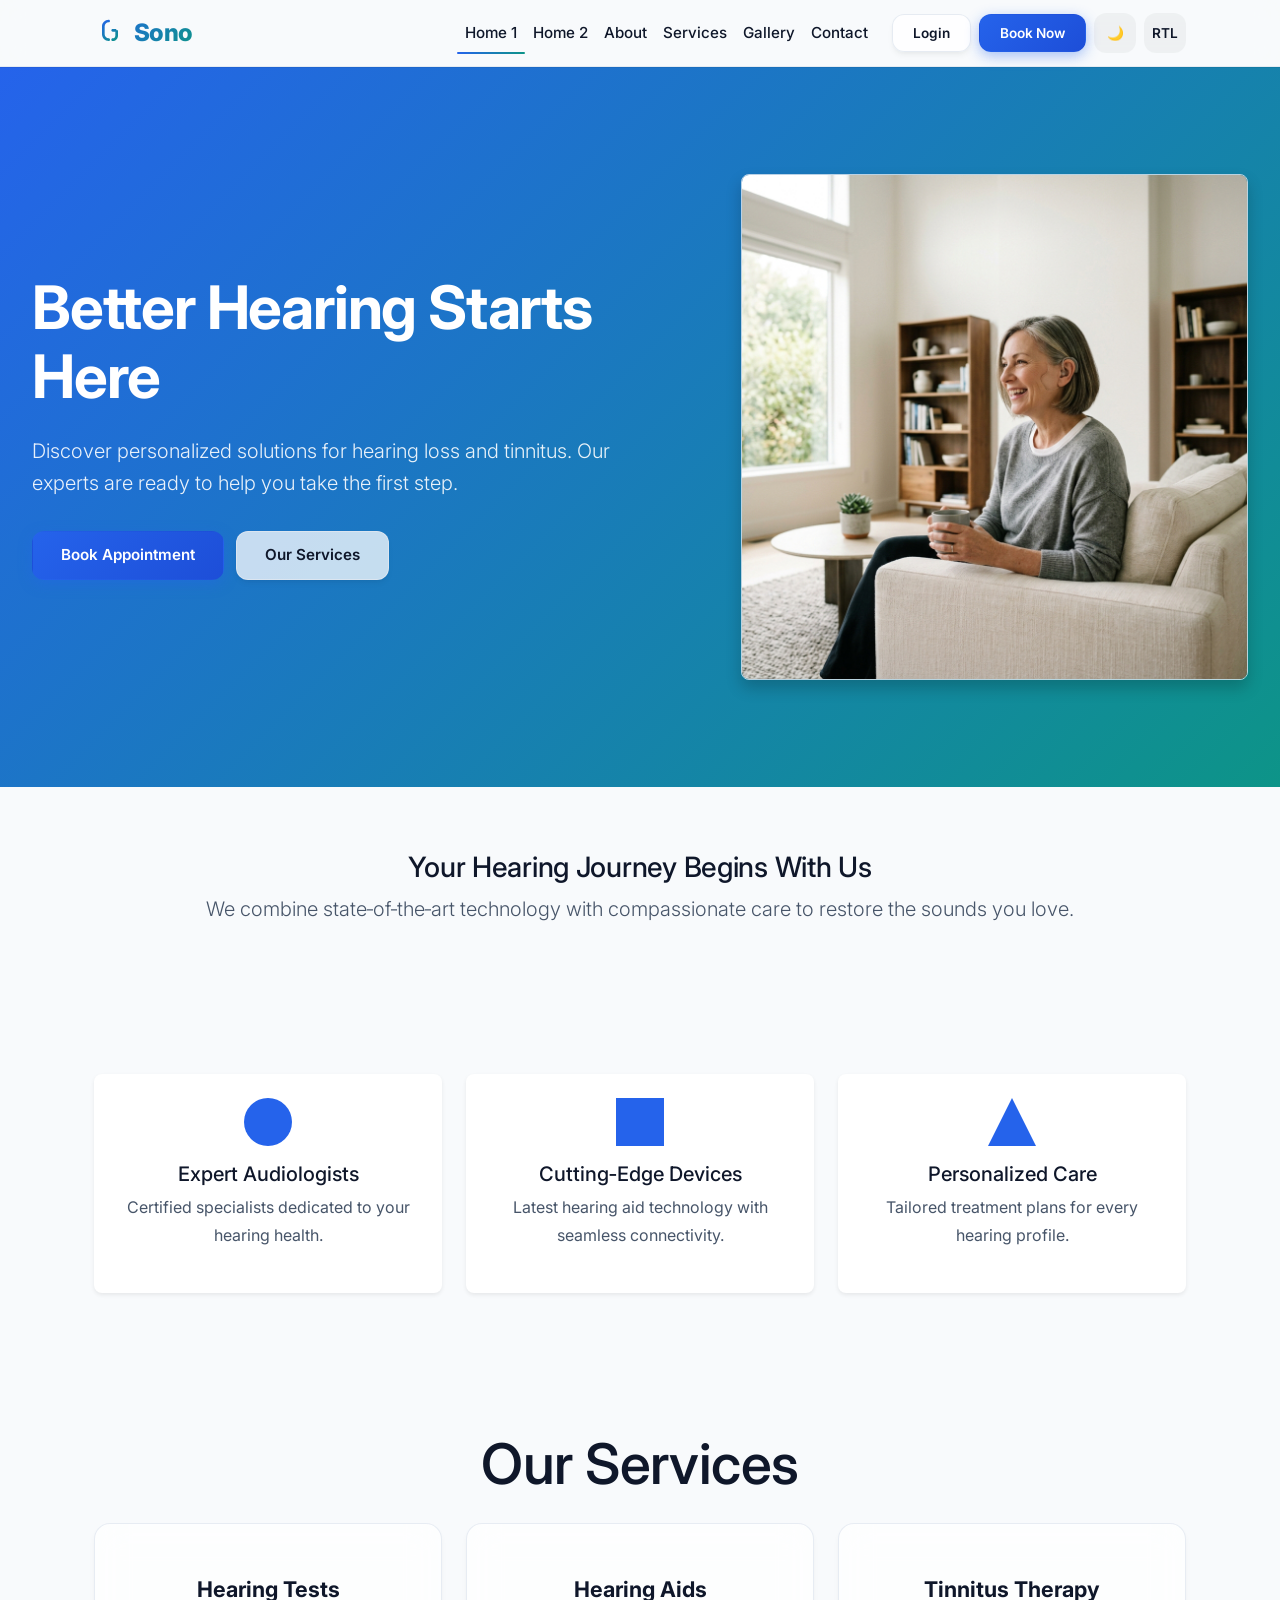
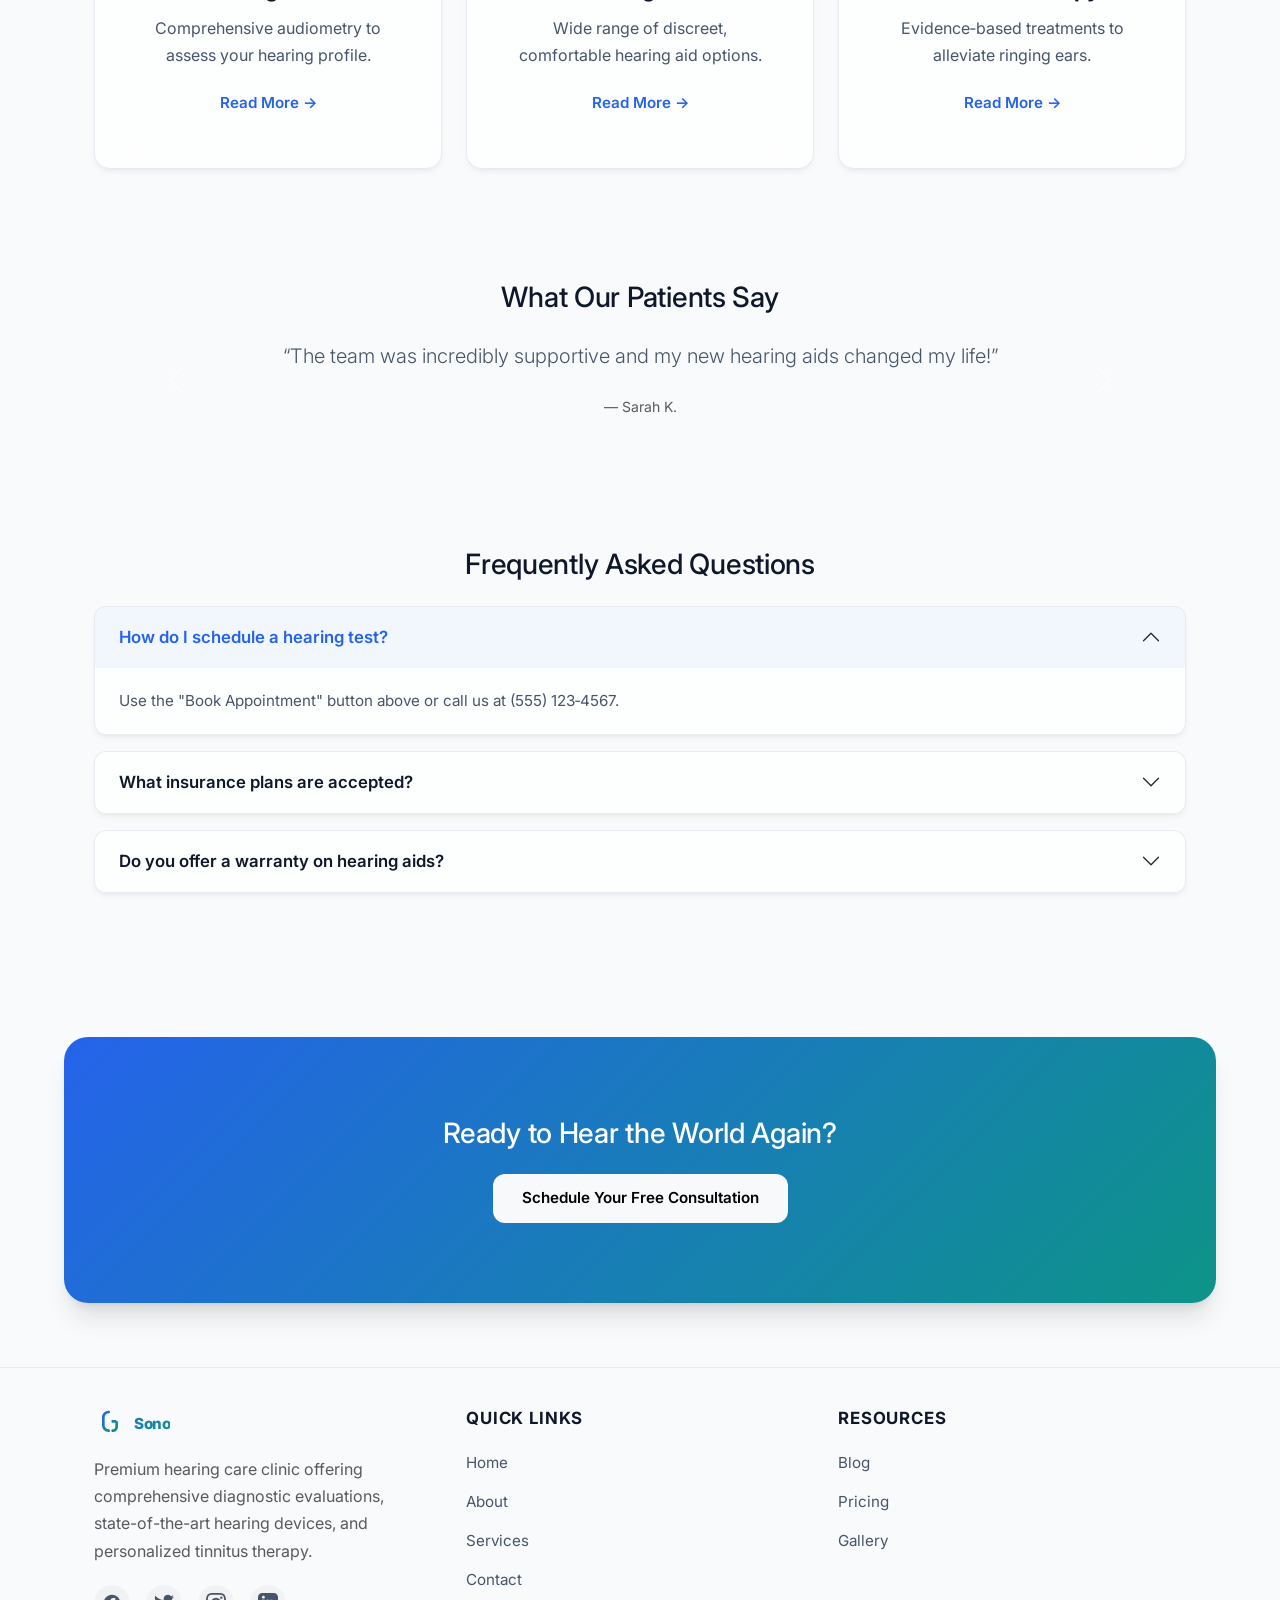
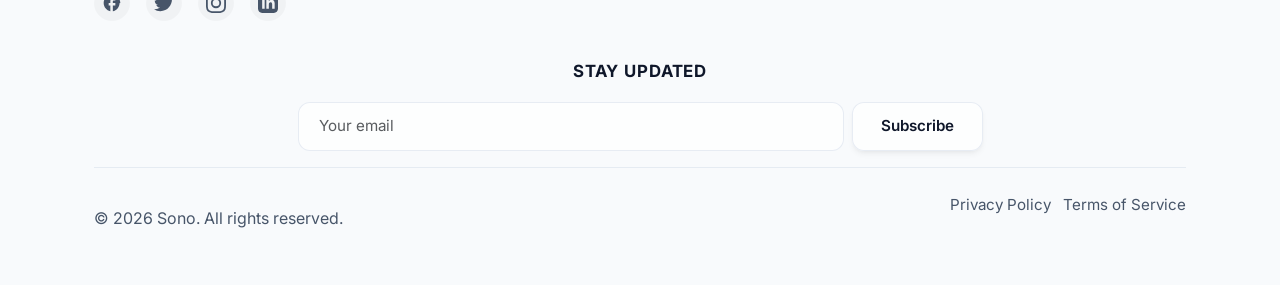
==== commit dfdab77c: "secondcommitwithsome enhancements" ====
--- a/index.html
+++ b/index.html
@@ -13,12 +13,81 @@
   <link href="assets/css/dark-mode.css" rel="stylesheet" id="dark-mode-stylesheet" disabled>
 <link href="assets/css/rtl.css" rel="stylesheet" id="rtl-stylesheet" disabled>
   <link href="https://fonts.googleapis.com/css2?family=Inter:wght@400;500;600&display=swap" rel="stylesheet">
+  <!-- Structured Data -->
+  <script type="application/ld+json">
+  {
+    "@context": "https://schema.org",
+    "@type": "MedicalBusiness",
+    "name": "Sono - Premium Hearing Care",
+    "description": "Premium hearing care clinic offering comprehensive diagnostic evaluations, state-of-the-art hearing devices, and personalized tinnitus therapy.",
+    "url": "https://example.com",
+    "telephone": "(555) 123-4567",
+    "priceRange": "$$",
+    "image": "https://example.com/assets/images/hero.png",
+    "address": {
+      "@type": "PostalAddress",
+      "streetAddress": "123 Hearing Health Way",
+      "addressLocality": "Hearingville",
+      "addressRegion": "CA",
+      "postalCode": "12345",
+      "addressCountry": "US"
+    },
+    "openingHoursSpecification": {
+      "@type": "OpeningHoursSpecification",
+      "dayOfWeek": [
+        "Monday",
+        "Tuesday",
+        "Wednesday",
+        "Thursday",
+        "Friday"
+      ],
+      "opens": "09:00",
+      "closes": "17:00"
+    },
+    "sameAs": [
+      "https://facebook.com/sonohearing",
+      "https://twitter.com/sonohearing",
+      "https://instagram.com/sonohearing",
+      "https://linkedin.com/company/sonohearing"
+    ]
+  }
+  </script>
+  <script type="application/ld+json">
+  {
+    "@context": "https://schema.org",
+    "@type": "Organization",
+    "name": "Sono",
+    "url": "https://example.com",
+    "logo": "https://example.com/assets/images/hero.png",
+    "sameAs": [
+      "https://facebook.com/sonohearing",
+      "https://twitter.com/sonohearing",
+      "https://instagram.com/sonohearing",
+      "https://linkedin.com/company/sonohearing"
+    ]
+  }
+  </script>
 </head>
 <body>
+  <!-- Skip to Content Link (Accessibility) -->
+  <a href="#main-content" class="skip-to-content">Skip to main content</a>
   <!-- Header -->
   <header class="navbar navbar-expand-lg sticky-top bg-white bg-opacity-75">
     <div class="container d-flex align-items-center">
-      <a href="index.html" class="logo">Sono</a>
+      <a href="index.html" class="logo">
+        <svg class="logo-icon" viewBox="0 0 24 24" fill="none" xmlns="http://www.w3.org/2000/svg">
+          <path d="M6 7C6 4.23858 8.23858 2 11 2C11.5523 2 12 2.44772 12 3C12 3.55228 11.5523 4 11 4C9.34315 4 8 5.34315 8 7V13C8 14.6569 9.34315 16 11 16C11.5523 16 12 16.4477 12 17C12 17.5523 11.5523 18 11 18C8.23858 18 6 15.7614 6 13V7Z" fill="url(#gradient)"/>
+          <path d="M14 9C13.4477 9 13 9.44772 13 10C13 10.5523 13.4477 11 14 11H16C16.5523 11 17 10.5523 17 10C17 9.44772 16.5523 9 16 9H14Z" fill="url(#gradient)"/>
+          <path d="M16 10V14C16 15.1046 15.1046 16 14 16C13.4477 16 13 16.4477 13 17C13 17.5523 13.4477 18 14 18C16.2091 18 18 16.2091 18 14V10H16Z" fill="url(#gradient)"/>
+          <defs>
+            <linearGradient id="gradient" x1="6" y1="2" x2="18" y2="18" gradientUnits="userSpaceOnUse">
+              <stop stop-color="#2563eb"/>
+              <stop offset="1" stop-color="#0d9488"/>
+            </linearGradient>
+          </defs>
+        </svg>
+        Sono
+      </a>
       <button class="navbar-toggler ms-auto" type="button" data-bs-toggle="collapse" data-bs-target="#nav-menu" aria-controls="nav-menu" aria-expanded="false" aria-label="Toggle navigation">
         <span class="navbar-toggler-icon"></span>
       </button>
@@ -40,8 +109,8 @@
       </nav>
     </div>
   </header>
-
-  <!-- Hero Section (Home‑1) -->
+  <main id="main-content">
+    <!-- Hero Section (Home‑1) -->
   <section class="hero d-flex align-items-center justify-content-between text-white" style="background: linear-gradient(135deg, var(--primary), var(--secondary)); min-height:80vh; padding:2rem;">
     <div class="hero-content col-md-6">
       <h1 class="display-4 fw-bold">Better Hearing Starts Here</h1>
@@ -201,13 +270,26 @@
       <a href="contact.html" class="btn btn-light btn-lg mt-3">Schedule Your Free Consultation</a>
     </div>
   </section>
-
+  </main>
   <!-- Footer -->
   <footer class="footer bg-light py-4 mt-auto">
     <div class="container">
       <div class="row">
         <div class="col-md-4 mb-3">
-          <h4 class="fw-bold">Sono</h4>
+          <a href="index.html" class="logo">
+            <svg class="logo-icon" viewBox="0 0 24 24" fill="none" xmlns="http://www.w3.org/2000/svg">
+              <path d="M6 7C6 4.23858 8.23858 2 11 2C11.5523 2 12 2.44772 12 3C12 3.55228 11.5523 4 11 4C9.34315 4 8 5.34315 8 7V13C8 14.6569 9.34315 16 11 16C11.5523 16 12 16.4477 12 17C12 17.5523 11.5523 18 11 18C8.23858 18 6 15.7614 6 13V7Z" fill="url(#gradient)"/>
+              <path d="M14 9C13.4477 9 13 9.44772 13 10C13 10.5523 13.4477 11 14 11H16C16.5523 11 17 10.5523 17 10C17 9.44772 16.5523 9 16 9H14Z" fill="url(#gradient)"/>
+              <path d="M16 10V14C16 15.1046 15.1046 16 14 16C13.4477 16 13 16.4477 13 17C13 17.5523 13.4477 18 14 18C16.2091 18 18 16.2091 18 14V10H16Z" fill="url(#gradient)"/>
+              <defs>
+                <linearGradient id="gradient" x1="6" y1="2" x2="18" y2="18" gradientUnits="userSpaceOnUse">
+                  <stop stop-color="#2563eb"/>
+                  <stop offset="1" stop-color="#0d9488"/>
+                </linearGradient>
+              </defs>
+            </svg>
+            Sono
+          </a>
           <p class="mt-2 text-muted" style="max-width: 320px;">
             Premium hearing care clinic offering comprehensive diagnostic evaluations, state-of-the-art hearing devices, and personalized tinnitus therapy.
           </p>
--- a/assets/css/style.css
+++ b/assets/css/style.css
@@ -1,4 +1,26 @@
 /* style.css – Premium styling for Sono Hearing Website */
+
+/* Skip to Content Link (Accessibility) */
+.skip-to-content {
+  position: absolute;
+  top: -100%;
+  left: 0;
+  background: var(--primary);
+  color: white;
+  padding: 0.5rem 1rem;
+  z-index: 10000;
+  transition: transform 0.3s ease;
+  text-decoration: none;
+  border-radius: 0 0 4px 0;
+  transform: translateY(-100%);
+}
+
+.skip-to-content:focus {
+  top: 0;
+  transform: translateY(0);
+  outline: 2px solid var(--secondary);
+  outline-offset: 2px;
+}
 
 /* ==== Design System & CSS Variables ==== */
 :root {
@@ -48,20 +70,26 @@
   transition: background-color var(--transition), color var(--transition);
 }
 
+/* Focus Styles (Accessibility) */
+:focus-visible {
+  outline: 2px solid var(--primary);
+  outline-offset: 2px;
+}
+
 [data-theme="dark"] body {
   background-color: var(--bg-dark);
 }
 
 h1, h2, h3, h4, h5, h6 {
-  font-weight: 700;
+  font-weight: 580;
   color: var(--text);
   line-height: 1.25;
   margin-bottom: 0.75rem;
 }
-h1 { font-size: 3rem; letter-spacing: -0.02em; }
-h2 { font-size: 2.25rem; letter-spacing: -0.01em; }
-h3 { font-size: 1.75rem; }
-p { margin-bottom: 1.25rem; color: var(--text-muted); }
+h1 { font-size: 5rem; letter-spacing: -0.02em; font-weight: 580; }
+h2 { font-size: 3.5rem; letter-spacing: -0.01em; font-weight: 540; }
+h3 { font-size: 2.5rem; font-weight: 520; }
+p { margin-bottom: 1.25rem; color: var(--text-muted); font-size: 1rem; font-weight: 400; }
 
 /* ==== Common & Container ==== */
 .container {
@@ -97,7 +125,7 @@
   padding: 0 1.5rem;
 }
 
-.navbar .logo {
+.logo {
   font-size: 1.5rem;
   font-weight: 800;
   color: var(--primary) !important;
@@ -107,6 +135,14 @@
   -webkit-text-fill-color: transparent;
   transition: opacity 0.2s;
   letter-spacing: -0.03em;
+  display: inline-flex;
+  align-items: center;
+  gap: 0.5rem;
+}
+.logo-icon {
+  width: 32px;
+  height: 32px;
+  flex-shrink: 0;
 }
 .navbar .logo:hover {
   opacity: 0.9;
@@ -570,8 +606,9 @@
 }
 
 @media (max-width: 768px) {
-  h1 { font-size: 2.5rem; }
-  h2 { font-size: 1.85rem; }
+  h1 { font-size: 3.5rem; }
+  h2 { font-size: 2.5rem; }
+  h3 { font-size: 2rem; }
   .hero {
     flex-direction: column;
     text-align: center;
@@ -798,6 +835,95 @@
 .social-auth-btn:hover {
   background: var(--bg-light);
   transform: translateY(-1px);
+}
+
+/* Password visibility toggle */
+.password-wrapper {
+  position: relative;
+}
+.password-wrapper input {
+  padding-right: 3rem !important;
+}
+.password-toggle-btn {
+  position: absolute;
+  right: 1rem;
+  top: 50%;
+  transform: translateY(-50%);
+  background: none;
+  border: none;
+  color: var(--text-muted);
+  cursor: pointer;
+  padding: 0.25rem;
+  transition: var(--transition);
+  font-size: 1.1rem;
+}
+.password-toggle-btn:hover {
+  color: var(--primary);
+}
+
+/* Remember me & forgot password row */
+.auth-options {
+  display: flex;
+  justify-content: space-between;
+  align-items: center;
+  margin-bottom: 1.5rem;
+}
+.remember-me {
+  display: flex;
+  align-items: center;
+  gap: 0.5rem;
+  font-size: 0.9rem;
+  color: var(--text);
+}
+.remember-me input {
+  accent-color: var(--primary);
+}
+.forgot-password {
+  font-size: 0.85rem;
+  color: var(--primary);
+  font-weight: 500;
+  text-decoration: none;
+}
+.forgot-password:hover {
+  text-decoration: underline;
+}
+
+/* Form validation */
+.form-control.is-invalid {
+  border-color: #dc3545 !important;
+}
+.invalid-tooltip {
+  position: absolute;
+  top: 100%;
+  left: 0;
+  z-index: 5;
+  max-width: 100%;
+  padding: 0.375rem 0.75rem;
+  margin-top: 0.25rem;
+  font-size: 0.875rem;
+  color: #fff;
+  background-color: #dc3545;
+  border-radius: var(--border-radius);
+}
+.form-control.is-valid {
+  border-color: #198754 !important;
+}
+
+/* Skeleton loader */
+.skeleton {
+  background: linear-gradient(
+    90deg,
+    var(--card-bg) 25%,
+    rgba(var(--primary-rgb), 0.1) 50%,
+    var(--card-bg) 75%
+  );
+  background-size: 200% 100%;
+  animation: skeleton-loading 1.5s infinite;
+  border-radius: var(--border-radius);
+}
+@keyframes skeleton-loading {
+  0% { background-position: 200% 0; }
+  100% { background-position: -200% 0; }
 }
 
 /* ==== Gallery Page Grid & Lightbox ==== */
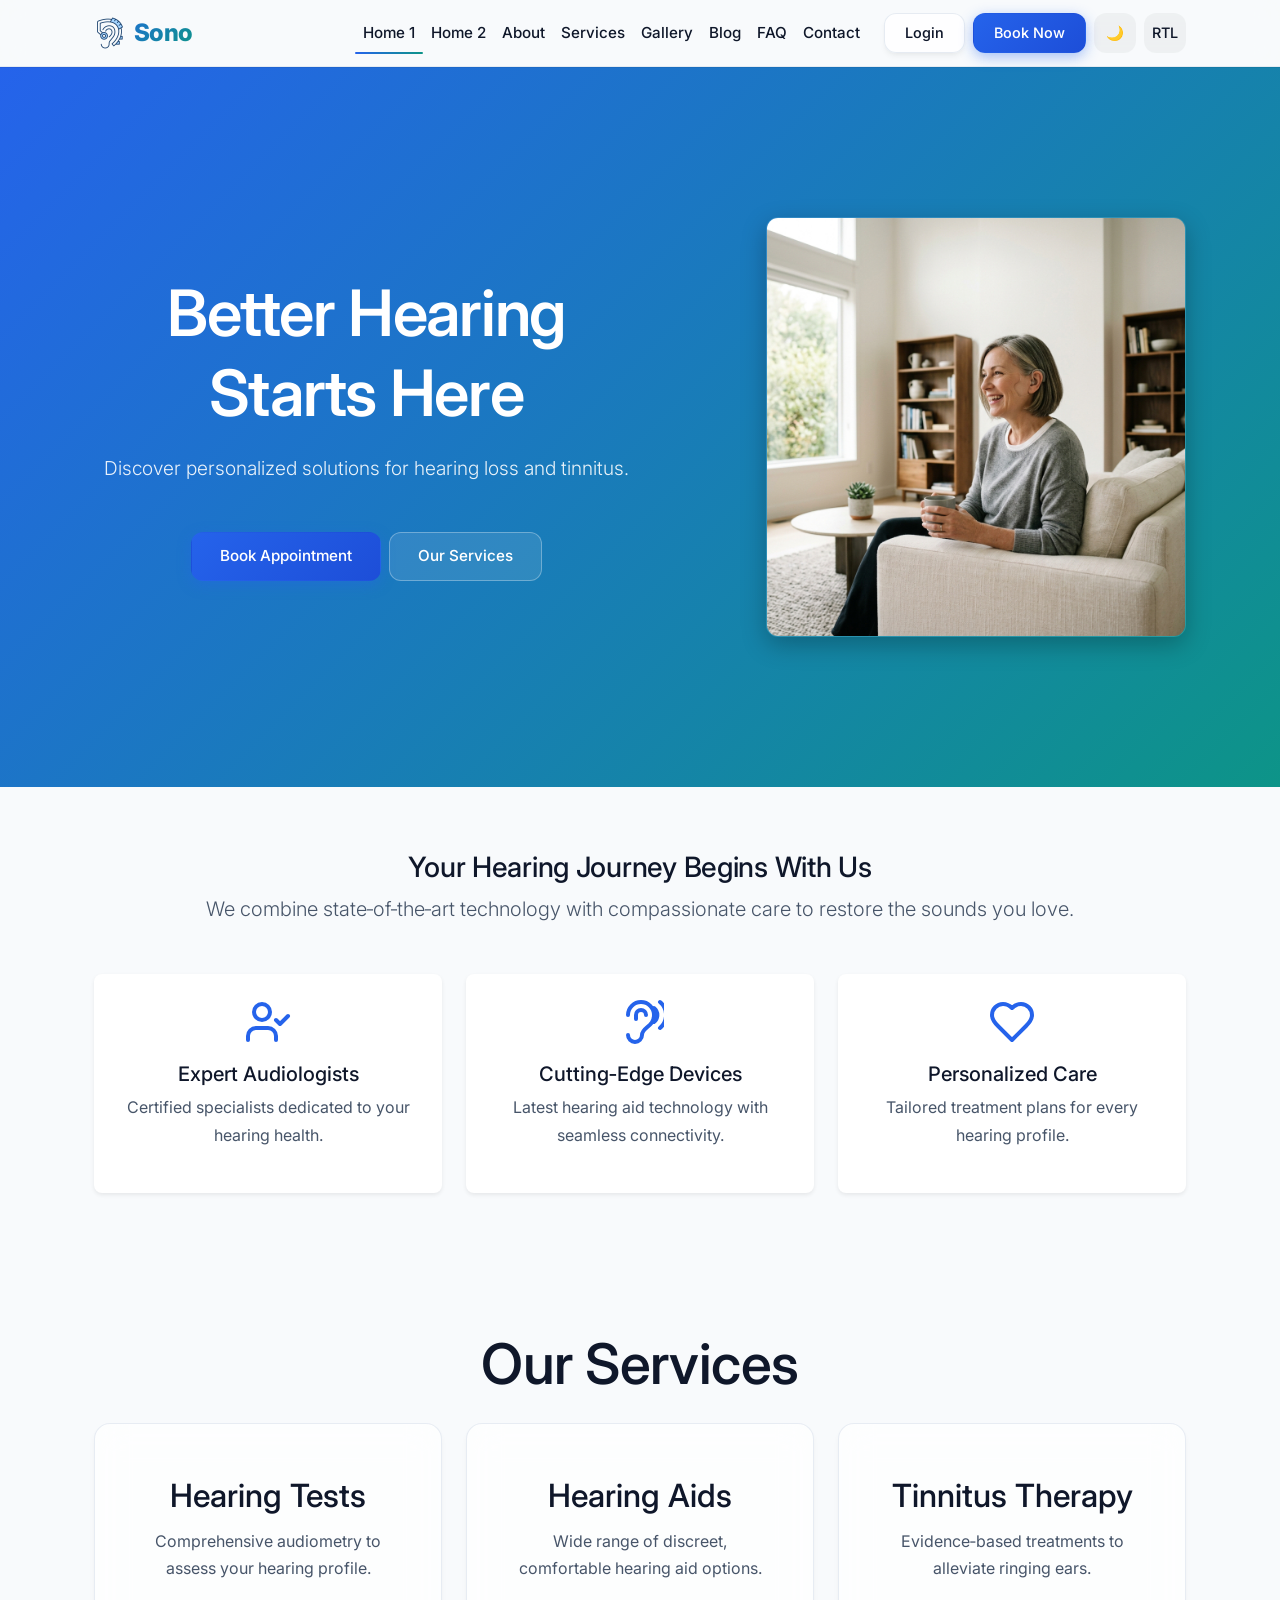
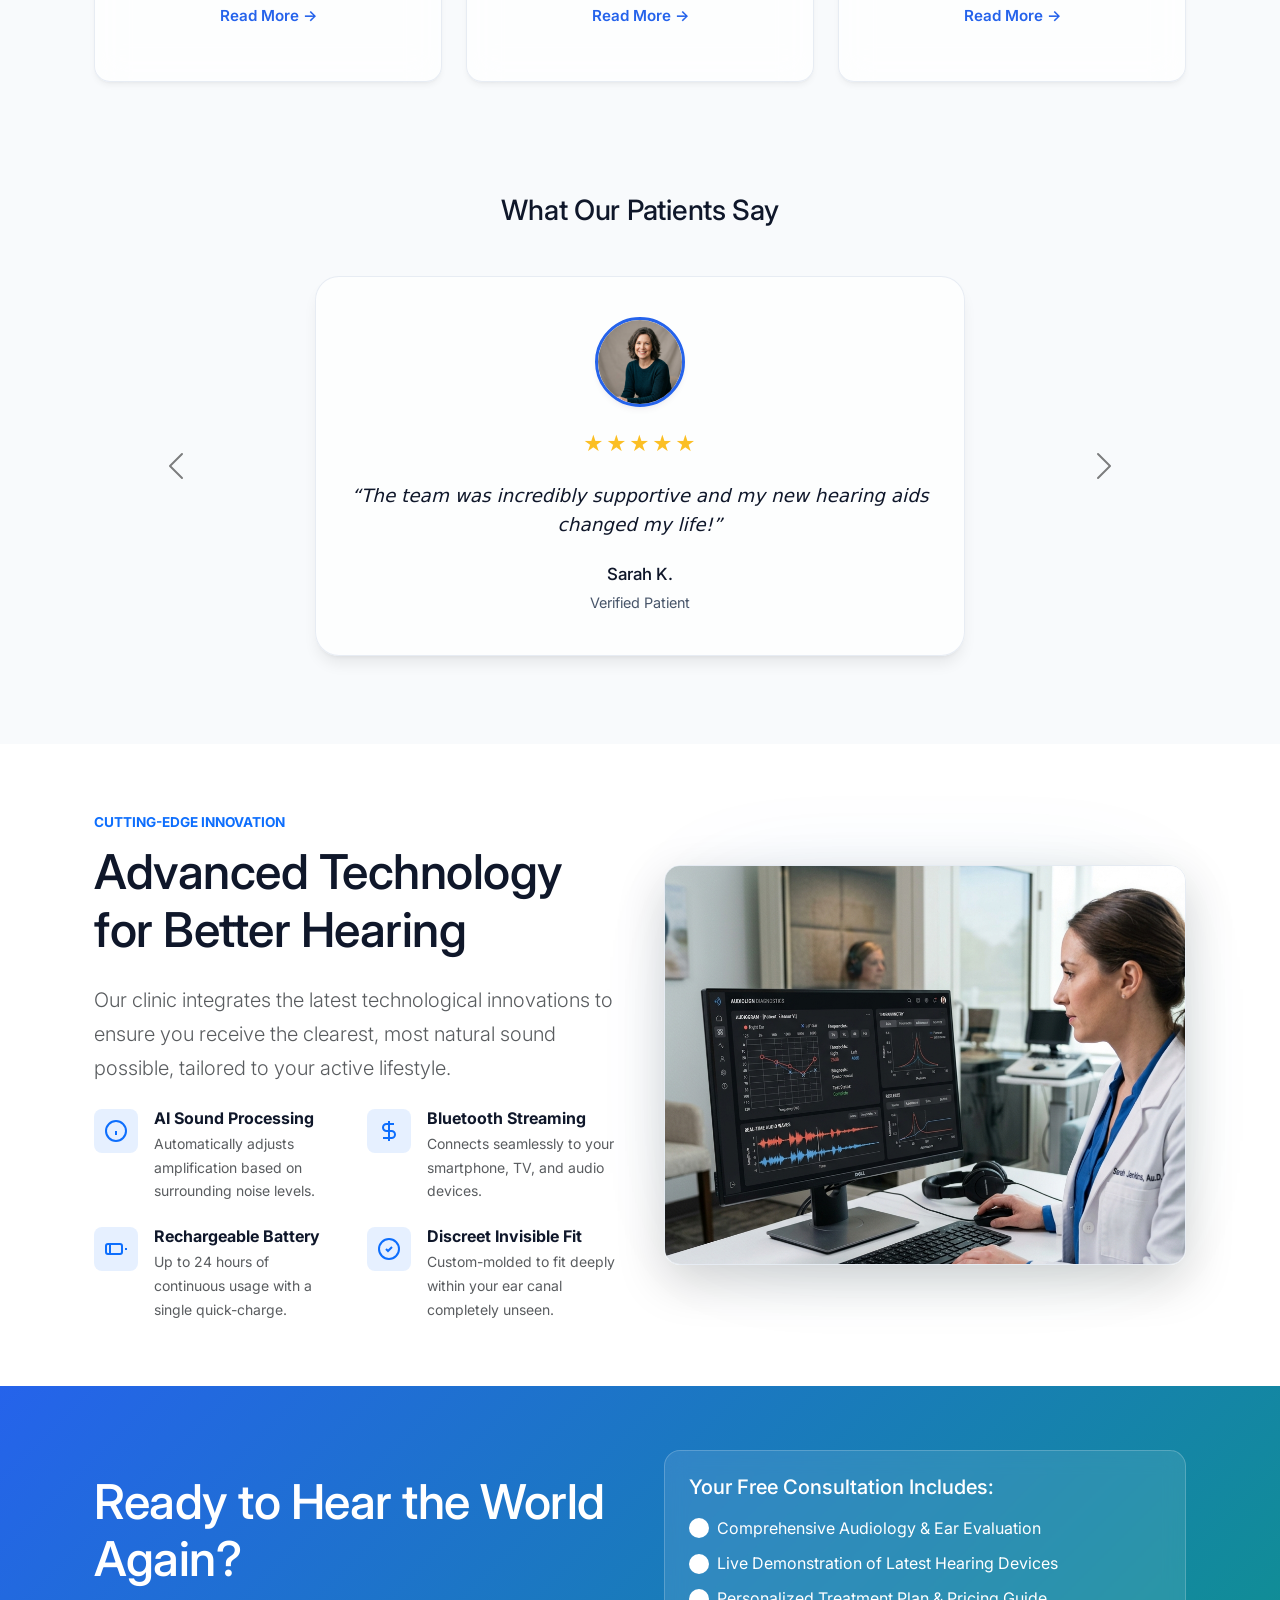
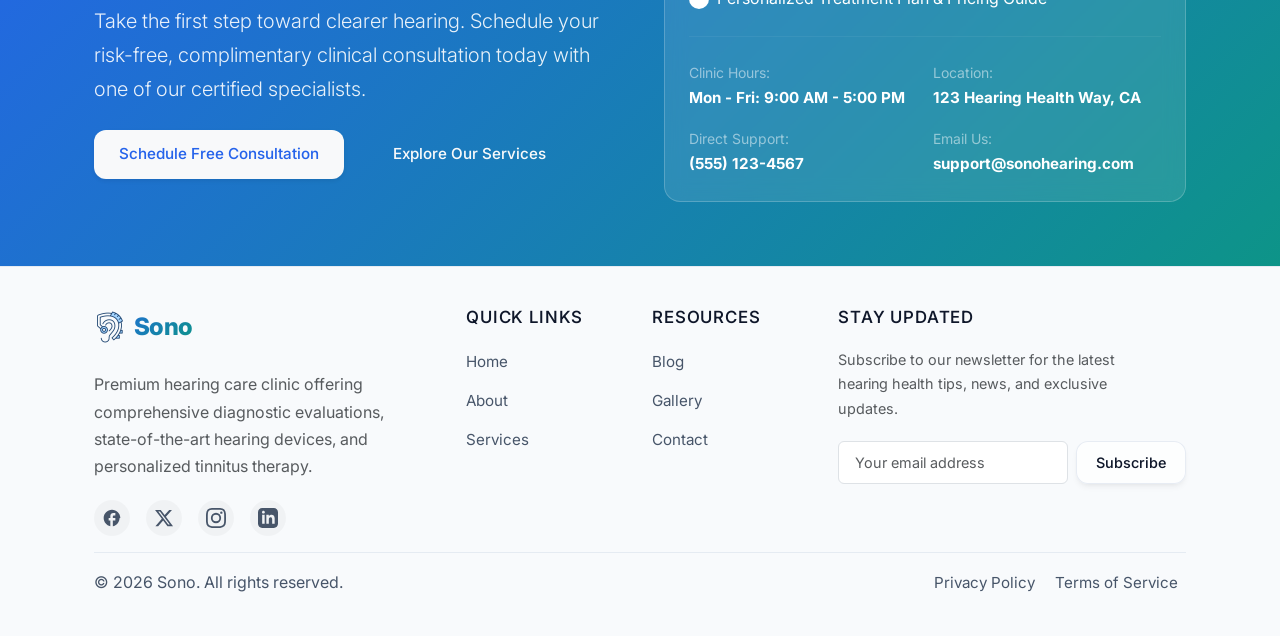
==== commit 88ca8618: "50centintcorrections1" ====
--- a/index.html
+++ b/index.html
@@ -1,17 +1,21 @@
 <!DOCTYPE html>
 <html lang="en" data-theme="light">
+
 <head>
   <meta charset="UTF-8">
   <meta http-equiv="X-UA-Compatible" content="IE=edge">
   <meta name="viewport" content="width=device-width, initial-scale=1.0">
   <title>Sono - Premium Hearing Care</title>
-  <meta name="description" content="Learn about hearing loss types, device options, and tinnitus treatment. Book your first appointment today.">
+  <meta name="description"
+    content="Learn about hearing loss types, device options, and tinnitus treatment. Book your first appointment today.">
+  <!-- Favicon -->
+  <link rel="icon" type="image/png" href="assets/images/favicon.png">
   <!-- Bootstrap 5 CSS -->
   <link href="https://cdn.jsdelivr.net/npm/bootstrap@5.3.2/dist/css/bootstrap.min.css" rel="stylesheet">
   <!-- Custom Styles -->
   <link href="assets/css/style.css" rel="stylesheet">
   <link href="assets/css/dark-mode.css" rel="stylesheet" id="dark-mode-stylesheet" disabled>
-<link href="assets/css/rtl.css" rel="stylesheet" id="rtl-stylesheet" disabled>
+  <link href="assets/css/rtl.css" rel="stylesheet" id="rtl-stylesheet" disabled>
   <link href="https://fonts.googleapis.com/css2?family=Inter:wght@400;500;600&display=swap" rel="stylesheet">
   <!-- Structured Data -->
   <script type="application/ld+json">
@@ -46,7 +50,7 @@
     },
     "sameAs": [
       "https://facebook.com/sonohearing",
-      "https://twitter.com/sonohearing",
+      "https://x.com/sonohearing",
       "https://instagram.com/sonohearing",
       "https://linkedin.com/company/sonohearing"
     ]
@@ -61,13 +65,14 @@
     "logo": "https://example.com/assets/images/hero.png",
     "sameAs": [
       "https://facebook.com/sonohearing",
-      "https://twitter.com/sonohearing",
+      "https://x.com/sonohearing",
       "https://instagram.com/sonohearing",
       "https://linkedin.com/company/sonohearing"
     ]
   }
   </script>
 </head>
+
 <body>
   <!-- Skip to Content Link (Accessibility) -->
   <a href="#main-content" class="skip-to-content">Skip to main content</a>
@@ -75,20 +80,11 @@
   <header class="navbar navbar-expand-lg sticky-top bg-white bg-opacity-75">
     <div class="container d-flex align-items-center">
       <a href="index.html" class="logo">
-        <svg class="logo-icon" viewBox="0 0 24 24" fill="none" xmlns="http://www.w3.org/2000/svg">
-          <path d="M6 7C6 4.23858 8.23858 2 11 2C11.5523 2 12 2.44772 12 3C12 3.55228 11.5523 4 11 4C9.34315 4 8 5.34315 8 7V13C8 14.6569 9.34315 16 11 16C11.5523 16 12 16.4477 12 17C12 17.5523 11.5523 18 11 18C8.23858 18 6 15.7614 6 13V7Z" fill="url(#gradient)"/>
-          <path d="M14 9C13.4477 9 13 9.44772 13 10C13 10.5523 13.4477 11 14 11H16C16.5523 11 17 10.5523 17 10C17 9.44772 16.5523 9 16 9H14Z" fill="url(#gradient)"/>
-          <path d="M16 10V14C16 15.1046 15.1046 16 14 16C13.4477 16 13 16.4477 13 17C13 17.5523 13.4477 18 14 18C16.2091 18 18 16.2091 18 14V10H16Z" fill="url(#gradient)"/>
-          <defs>
-            <linearGradient id="gradient" x1="6" y1="2" x2="18" y2="18" gradientUnits="userSpaceOnUse">
-              <stop stop-color="#2563eb"/>
-              <stop offset="1" stop-color="#0d9488"/>
-            </linearGradient>
-          </defs>
-        </svg>
+        <img src="assets/images/new_logo.png" alt="Sono Logo" class="logo-icon">
         Sono
       </a>
-      <button class="navbar-toggler ms-auto" type="button" data-bs-toggle="collapse" data-bs-target="#nav-menu" aria-controls="nav-menu" aria-expanded="false" aria-label="Toggle navigation">
+      <button class="navbar-toggler ms-auto" type="button" data-bs-toggle="collapse" data-bs-target="#nav-menu"
+        aria-controls="nav-menu" aria-expanded="false" aria-label="Toggle navigation">
         <span class="navbar-toggler-icon"></span>
       </button>
       <nav class="collapse navbar-collapse justify-content-end" id="nav-menu">
@@ -98,6 +94,8 @@
           <li class="nav-item"><a class="nav-link" href="about.html">About</a></li>
           <li class="nav-item"><a class="nav-link" href="services.html">Services</a></li>
           <li class="nav-item"><a class="nav-link" href="gallery.html">Gallery</a></li>
+          <li class="nav-item"><a class="nav-link" href="blog.html">Blog</a></li>
+          <li class="nav-item"><a class="nav-link" href="faq.html">FAQ</a></li>
           <li class="nav-item"><a class="nav-link" href="contact.html">Contact</a></li>
         </ul>
         <div class="d-flex align-items-center gap-2 ms-lg-3 mt-3 mt-lg-0 header-actions">
@@ -111,227 +109,389 @@
   </header>
   <main id="main-content">
     <!-- Hero Section (Home‑1) -->
-  <section class="hero d-flex align-items-center justify-content-between text-white" style="background: linear-gradient(135deg, var(--primary), var(--secondary)); min-height:80vh; padding:2rem;">
-    <div class="hero-content col-md-6">
-      <h1 class="display-4 fw-bold">Better Hearing Starts Here</h1>
-      <p class="lead">Discover personalized solutions for hearing loss and tinnitus. Our experts are ready to help you take the first step.</p>
-      <div class="cta-buttons mt-4">
-        <a href="contact.html" class="btn btn-primary me-2">Book Appointment</a>
-        <a href="services.html" class="btn btn-secondary">Our Services</a>
-      </div>
-    </div>
-    <img src="assets/images/hero.png" alt="Calm adult wearing a hearing aid" class="hero-image col-md-5 d-none d-md-block" loading="lazy" style="max-width:100%; border-radius:8px; box-shadow:0 8px 16px rgba(0,0,0,0.2);">
-  </section>
-
-  <!-- Intro Section -->
-  <section class="py-5 bg-light text-center">
-    <div class="container">
-      <h2 class="h3">Your Hearing Journey Begins With Us</h2>
-      <p class="lead">We combine state‑of‑the‑art technology with compassionate care to restore the sounds you love.</p>
-    </div>
-  </section>
-
-  <!-- Benefits Section -->
-  <section class="py-5">
-    <div class="container">
-      <div class="row text-center">
-        <div class="col-md-4 mb-4">
-          <div class="bg-white p-4 rounded-3 shadow-sm h-100 d-flex flex-column align-items-center">
-            <svg width="48" height="48" class="mb-3" fill="var(--primary)"><circle cx="24" cy="24" r="24"/></svg>
-            <h3 class="h5">Expert Audiologists</h3>
-            <p>Certified specialists dedicated to your hearing health.</p>
-          </div>
-        </div>
-        <div class="col-md-4 mb-4">
-          <div class="bg-white p-4 rounded-3 shadow-sm h-100 d-flex flex-column align-items-center">
-            <svg width="48" height="48" class="mb-3" fill="var(--primary)"><rect width="48" height="48"/></svg>
-            <h3 class="h5">Cutting‑Edge Devices</h3>
-            <p>Latest hearing aid technology with seamless connectivity.</p>
-          </div>
-        </div>
-        <div class="col-md-4 mb-4">
-          <div class="bg-white p-4 rounded-3 shadow-sm h-100 d-flex flex-column align-items-center">
-            <svg width="48" height="48" class="mb-3" fill="var(--primary)"><polygon points="0,48 48,48 24,0"/></svg>
-            <h3 class="h5">Personalized Care</h3>
-            <p>Tailored treatment plans for every hearing profile.</p>
-          </div>
-        </div>
-      </div>
-    </div>
-  </section>
-
-  <!-- Services Overview (already present) -->
-  <section class="services-overview container py-5">
-    <h2 class="text-center mb-4">Our Services</h2>
-    <div class="row g-4">
-      <div class="col-md-4">
-        <div class="card glass h-100">
-          <div class="card-body text-center">
-            <h3 class="card-title">Hearing Tests</h3>
-            <p class="card-text">Comprehensive audiometry to assess your hearing profile.</p>
-            <a href="service-details.html#hearing-tests" class="link text-primary">Read More →</a>
-          </div>
-        </div>
-      </div>
-      <div class="col-md-4">
-        <div class="card glass h-100">
-          <div class="card-body text-center">
-            <h3 class="card-title">Hearing Aids</h3>
-            <p class="card-text">Wide range of discreet, comfortable hearing aid options.</p>
-            <a href="service-details.html#hearing-aids" class="link text-primary">Read More →</a>
-          </div>
-        </div>
-      </div>
-      <div class="col-md-4">
-        <div class="card glass h-100">
-          <div class="card-body text-center">
-            <h3 class="card-title">Tinnitus Therapy</h3>
-            <p class="card-text">Evidence‑based treatments to alleviate ringing ears.</p>
-            <a href="service-details.html#tinnitus-therapy" class="link text-primary">Read More →</a>
-          </div>
-        </div>
-      </div>
-    </div>
-  </section>
-
-  <!-- Testimonials Carousel -->
-  <section class="py-5 bg-light">
-    <div class="container">
-      <h2 class="h3 text-center mb-4">What Our Patients Say</h2>
-      <div id="testimonialCarousel" class="carousel slide" data-bs-ride="carousel">
-        <div class="carousel-inner">
-          <div class="carousel-item active text-center">
-            <p class="lead">“The team was incredibly supportive and my new hearing aids changed my life!”</p>
-            <small class="text-muted">— Sarah K.</small>
-          </div>
-          <div class="carousel-item text-center">
-            <p class="lead">“Professional, friendly, and the technology is top‑notch.”</p>
-            <small class="text-muted">— Mark T.</small>
-          </div>
-          <div class="carousel-item text-center">
-            <p class="lead">“I finally enjoy quiet evenings again thanks to the tinnitus program.”</p>
-            <small class="text-muted">— Lina P.</small>
-          </div>
-        </div>
-        <button class="carousel-control-prev" type="button" data-bs-target="#testimonialCarousel" data-bs-slide="prev">
-          <span class="carousel-control-prev-icon" aria-hidden="true"></span>
-          <span class="visually-hidden">Previous</span>
-        </button>
-        <button class="carousel-control-next" type="button" data-bs-target="#testimonialCarousel" data-bs-slide="next">
-          <span class="carousel-control-next-icon" aria-hidden="true"></span>
-          <span class="visually-hidden">Next</span>
-        </button>
-      </div>
-    </div>
-  </section>
-
-  <!-- FAQ Accordion -->
-  <section class="py-5">
-    <div class="container">
-      <h2 class="h3 text-center mb-4">Frequently Asked Questions</h2>
-      <div class="accordion" id="faqAccordion">
-        <div class="accordion-item">
-          <h2 class="accordion-header" id="headingOne">
-            <button class="accordion-button" type="button" data-bs-toggle="collapse" data-bs-target="#collapseOne" aria-expanded="true" aria-controls="collapseOne">
-              How do I schedule a hearing test?
-            </button>
-          </h2>
-          <div id="collapseOne" class="accordion-collapse collapse show" aria-labelledby="headingOne" data-bs-parent="#faqAccordion">
-            <div class="accordion-body">Use the "Book Appointment" button above or call us at (555) 123‑4567.</div>
-          </div>
-        </div>
-        <div class="accordion-item">
-          <h2 class="accordion-header" id="headingTwo">
-            <button class="accordion-button collapsed" type="button" data-bs-toggle="collapse" data-bs-target="#collapseTwo" aria-expanded="false" aria-controls="collapseTwo">
-              What insurance plans are accepted?
-            </button>
-          </h2>
-          <div id="collapseTwo" class="accordion-collapse collapse" aria-labelledby="headingTwo" data-bs-parent="#faqAccordion">
-            <div class="accordion-body">We accept most major insurers; please contact us for a full list.</div>
-          </div>
-        </div>
-        <div class="accordion-item">
-          <h2 class="accordion-header" id="headingThree">
-            <button class="accordion-button collapsed" type="button" data-bs-toggle="collapse" data-bs-target="#collapseThree" aria-expanded="false" aria-controls="collapseThree">
-              Do you offer a warranty on hearing aids?
-            </button>
-          </h2>
-          <div id="collapseThree" class="accordion-collapse collapse" aria-labelledby="headingThree" data-bs-parent="#faqAccordion">
-            <div class="accordion-body">All devices come with a 12‑month warranty covering repairs and adjustments.</div>
-          </div>
-        </div>
-      </div>
-    </div>
-  </section>
-
-  <section class="py-5 text-center text-white" style="background: var(--primary);">
-    <div class="container">
-      <h2 class="h3 text-white">Ready to Hear the World Again?</h2>
-      <a href="contact.html" class="btn btn-light btn-lg mt-3">Schedule Your Free Consultation</a>
-    </div>
-  </section>
+    <section class="hero text-white"
+      style="background: linear-gradient(135deg, var(--primary), var(--secondary)); min-height:80vh; padding: 3rem 0; display: flex; align-items: center;">
+      <div class="container">
+        <div class="row align-items-center justify-content-between">
+          <div
+            class="hero-content col-md-8 col-lg-7 d-flex flex-column align-items-center text-center mx-auto mx-md-0 pe-md-4">
+            <h1 class="hero-title display-4 fw-bold">Better Hearing Starts Here</h1>
+            <p class="lead hero-lead">Discover personalized solutions for hearing loss and tinnitus.</p>
+            <div class="cta-buttons mt-3 d-flex justify-content-center gap-2">
+              <a href="contact.html" class="btn btn-primary">Book Appointment</a>
+              <a href="services.html" class="btn btn-secondary">Our Services</a>
+            </div>
+          </div>
+          <div class="col-md-4 col-lg-5 d-none d-md-block text-end">
+            <img src="assets/images/hero.png" alt="Calm adult wearing a hearing aid" class="hero-image w-100"
+              loading="lazy"
+              style="border-radius:12px; box-shadow:0 8px 24px rgba(0,0,0,0.25); border: 1px solid rgba(255, 255, 255, 0.1); max-width: 420px; margin-left: auto;">
+          </div>
+        </div>
+      </div>
+    </section>
+
+    <!-- Intro & Benefits Section -->
+    <section class="py-5 bg-light text-center">
+      <div class="container">
+        <div class="mb-5">
+          <h2 class="h3">Your Hearing Journey Begins With Us</h2>
+          <p class="lead mb-0">We combine state‑of‑the‑art technology with compassionate care to restore the sounds you
+            love.</p>
+        </div>
+        <div class="row text-center">
+          <div class="col-md-4 mb-4">
+            <div class="bg-white p-4 rounded-3 shadow-sm h-100 d-flex flex-column align-items-center">
+              <svg width="48" height="48" viewBox="0 0 24 24" fill="none" stroke="var(--primary)" stroke-width="2"
+                stroke-linecap="round" stroke-linejoin="round" class="mb-3">
+                <path d="M16 21v-2a4 4 0 0 0-4-4H6a4 4 0 0 0-4 4v2"></path>
+                <circle cx="9" cy="7" r="4"></circle>
+                <path d="m16 11 2 2 4-4"></path>
+              </svg>
+              <h3 class="h5">Expert Audiologists</h3>
+              <p>Certified specialists dedicated to your hearing health.</p>
+            </div>
+          </div>
+          <div class="col-md-4 mb-4">
+            <div class="bg-white p-4 rounded-3 shadow-sm h-100 d-flex flex-column align-items-center">
+              <svg width="48" height="48" viewBox="0 0 24 24" fill="none" stroke="var(--primary)" stroke-width="2"
+                stroke-linecap="round" stroke-linejoin="round" class="mb-3">
+                <path d="M6 8.5a6.5 6.5 0 1 1 13 0c0 6-6 6-6 10a3.5 3.5 0 1 1-7 0"></path>
+                <path d="M15 8.5a2.5 2.5 0 0 0-5 0v2"></path>
+                <path d="M19 5a4.5 4.5 0 0 1 0 7"></path>
+                <path d="M22 2a8.5 8.5 0 0 1 0 13"></path>
+              </svg>
+              <h3 class="h5">Cutting‑Edge Devices</h3>
+              <p>Latest hearing aid technology with seamless connectivity.</p>
+            </div>
+          </div>
+          <div class="col-md-4 mb-4">
+            <div class="bg-white p-4 rounded-3 shadow-sm h-100 d-flex flex-column align-items-center">
+              <svg width="48" height="48" viewBox="0 0 24 24" fill="none" stroke="var(--primary)" stroke-width="2"
+                stroke-linecap="round" stroke-linejoin="round" class="mb-3">
+                <path
+                  d="M19 14c1.49-1.46 3-3.21 3-5.5A5.5 5.5 0 0 0 16.5 3c-1.76 0-3 .5-4.5 2-1.5-1.5-2.74-2-4.5-2A5.5 5.5 0 0 0 2 8.5c0 2.3 1.5 4.05 3 5.5l7 7Z">
+                </path>
+              </svg>
+              <h3 class="h5">Personalized Care</h3>
+              <p>Tailored treatment plans for every hearing profile.</p>
+            </div>
+          </div>
+        </div>
+      </div>
+    </section>
+
+    <!-- Services Overview (already present) -->
+    <section class="services-overview container py-5">
+      <h2 class="text-center mb-4">Our Services</h2>
+      <div class="row g-4">
+        <div class="col-md-4">
+          <div class="card glass h-100">
+            <div class="card-body text-center">
+              <h3 class="card-title">Hearing Tests</h3>
+              <p class="card-text">Comprehensive audiometry to assess your hearing profile.</p>
+              <a href="service-details.html#hearing-tests" class="link text-primary">Read More →</a>
+            </div>
+          </div>
+        </div>
+        <div class="col-md-4">
+          <div class="card glass h-100">
+            <div class="card-body text-center">
+              <h3 class="card-title">Hearing Aids</h3>
+              <p class="card-text">Wide range of discreet, comfortable hearing aid options.</p>
+              <a href="service-details.html#hearing-aids" class="link text-primary">Read More →</a>
+            </div>
+          </div>
+        </div>
+        <div class="col-md-4">
+          <div class="card glass h-100">
+            <div class="card-body text-center">
+              <h3 class="card-title">Tinnitus Therapy</h3>
+              <p class="card-text">Evidence‑based treatments to alleviate ringing ears.</p>
+              <a href="service-details.html#tinnitus-therapy" class="link text-primary">Read More →</a>
+            </div>
+          </div>
+        </div>
+      </div>
+    </section>
+
+    <!-- Testimonials Carousel -->
+    <section class="py-5 bg-light">
+      <div class="container">
+        <h2 class="h3 text-center mb-4">What Our Patients Say</h2>
+        <div id="testimonialCarousel" class="carousel slide" data-bs-ride="carousel">
+          <div class="carousel-inner">
+            <div class="carousel-item active">
+              <div class="testimonial-card">
+                <img src="assets/images/sarah_k.png" alt="Sarah K." class="testimonial-avatar" loading="lazy">
+                <div class="testimonial-stars" aria-label="5 out of 5 stars">★★★★★</div>
+                <p class="testimonial-text">“The team was incredibly supportive and my new hearing aids changed my
+                  life!”</p>
+                <div class="testimonial-author">Sarah K.</div>
+                <div class="testimonial-role">Verified Patient</div>
+              </div>
+            </div>
+            <div class="carousel-item">
+              <div class="testimonial-card">
+                <img src="assets/images/mark_t.png" alt="Mark T." class="testimonial-avatar" loading="lazy">
+                <div class="testimonial-stars" aria-label="5 out of 5 stars">★★★★★</div>
+                <p class="testimonial-text">“Professional, friendly, and the technology is top‑notch.”</p>
+                <div class="testimonial-author">Mark T.</div>
+                <div class="testimonial-role">Verified Patient</div>
+              </div>
+            </div>
+            <div class="carousel-item">
+              <div class="testimonial-card">
+                <img src="assets/images/lina_p.png" alt="Lina P." class="testimonial-avatar" loading="lazy">
+                <div class="testimonial-stars" aria-label="5 out of 5 stars">★★★★★</div>
+                <p class="testimonial-text">“I finally enjoy quiet evenings again thanks to the tinnitus program.”</p>
+                <div class="testimonial-author">Lina P.</div>
+                <div class="testimonial-role">Tinnitus Therapy Patient</div>
+              </div>
+            </div>
+          </div>
+          <button class="carousel-control-prev" type="button" data-bs-target="#testimonialCarousel"
+            data-bs-slide="prev">
+            <span class="carousel-control-prev-icon" aria-hidden="true"
+              style="filter: invert(1) grayscale(100%);"></span>
+            <span class="visually-hidden">Previous</span>
+          </button>
+          <button class="carousel-control-next" type="button" data-bs-target="#testimonialCarousel"
+            data-bs-slide="next">
+            <span class="carousel-control-next-icon" aria-hidden="true"
+              style="filter: invert(1) grayscale(100%);"></span>
+            <span class="visually-hidden">Next</span>
+          </button>
+        </div>
+      </div>
+    </section>
+
+    <!-- Advanced Technology Section -->
+    <section class="py-5 bg-white">
+      <div class="container">
+        <div class="row align-items-center g-5">
+          <div class="col-lg-6">
+            <span class="text-primary fw-bold text-uppercase tracking-wider" style="font-size: 0.85rem;">Cutting-Edge
+              Innovation</span>
+            <h2 class="display-5 fw-bold mt-2 mb-4" style="line-height: 1.2;">Advanced Technology for Better Hearing
+            </h2>
+            <p class="lead text-muted mb-4">Our clinic integrates the latest technological innovations to ensure you
+              receive the clearest, most natural sound possible, tailored to your active lifestyle.</p>
+
+            <div class="row g-4">
+              <!-- Feature 1 -->
+              <div class="col-sm-6">
+                <div class="d-flex align-items-start gap-3">
+                  <div class="tech-icon-wrapper text-primary bg-primary bg-opacity-10 p-2 rounded-3">
+                    <svg width="24" height="24" fill="none" stroke="currentColor" stroke-width="2" viewBox="0 0 24 24">
+                      <circle cx="12" cy="12" r="10" />
+                      <path d="M12 16v-4m0-4h.01" />
+                    </svg>
+                  </div>
+                  <div>
+                    <h4 class="h6 fw-bold mb-1" style="color: var(--text);">AI Sound Processing</h4>
+                    <p class="small text-muted mb-0">Automatically adjusts amplification based on surrounding noise
+                      levels.</p>
+                  </div>
+                </div>
+              </div>
+              <!-- Feature 2 -->
+              <div class="col-sm-6">
+                <div class="d-flex align-items-start gap-3">
+                  <div class="tech-icon-wrapper text-primary bg-primary bg-opacity-10 p-2 rounded-3">
+                    <svg width="24" height="24" fill="none" stroke="currentColor" stroke-width="2" viewBox="0 0 24 24">
+                      <path d="M12 2v20M17 5H9.5a3.5 3.5 0 0 0 0 7h5a3.5 3.5 0 0 1 0 7H6" />
+                    </svg>
+                  </div>
+                  <div>
+                    <h4 class="h6 fw-bold mb-1" style="color: var(--text);">Bluetooth Streaming</h4>
+                    <p class="small text-muted mb-0">Connects seamlessly to your smartphone, TV, and audio devices.</p>
+                  </div>
+                </div>
+              </div>
+              <!-- Feature 3 -->
+              <div class="col-sm-6">
+                <div class="d-flex align-items-start gap-3">
+                  <div class="tech-icon-wrapper text-primary bg-primary bg-opacity-10 p-2 rounded-3">
+                    <svg width="24" height="24" fill="none" stroke="currentColor" stroke-width="2" viewBox="0 0 24 24">
+                      <rect x="2" y="7" width="16" height="10" rx="2" ry="2" />
+                      <path d="M22 11v2M6 7v10" />
+                    </svg>
+                  </div>
+                  <div>
+                    <h4 class="h6 fw-bold mb-1" style="color: var(--text);">Rechargeable Battery</h4>
+                    <p class="small text-muted mb-0">Up to 24 hours of continuous usage with a single quick-charge.</p>
+                  </div>
+                </div>
+              </div>
+              <!-- Feature 4 -->
+              <div class="col-sm-6">
+                <div class="d-flex align-items-start gap-3">
+                  <div class="tech-icon-wrapper text-primary bg-primary bg-opacity-10 p-2 rounded-3">
+                    <svg width="24" height="24" fill="none" stroke="currentColor" stroke-width="2" viewBox="0 0 24 24">
+                      <circle cx="12" cy="12" r="10" />
+                      <path d="m9 12 2 2 4-4" />
+                    </svg>
+                  </div>
+                  <div>
+                    <h4 class="h6 fw-bold mb-1" style="color: var(--text);">Discreet Invisible Fit</h4>
+                    <p class="small text-muted mb-0">Custom-molded to fit deeply within your ear canal completely
+                      unseen.</p>
+                  </div>
+                </div>
+              </div>
+            </div>
+          </div>
+          <div class="col-lg-6">
+            <div class="position-relative">
+              <div class="tech-img-bg-blur"></div>
+              <img src="assets/images/hearing_technology.png"
+                alt="Advanced audiogram and digital diagnostics tools at Sono"
+                class="img-fluid rounded-4 shadow-lg position-relative"
+                style="z-index: 2; border: 1px solid var(--card-border); max-height: 400px; width: 100%; object-fit: cover;">
+            </div>
+          </div>
+        </div>
+      </div>
+    </section>
+
+    <!-- Last CTA Section with consultation details, operating hours, & contact details -->
+    <section class="py-5 text-white" style="background: linear-gradient(135deg, var(--primary), var(--secondary));">
+      <div class="container">
+        <div class="row align-items-center g-5 text-start">
+          <div class="col-lg-6">
+            <h2 class="display-5 fw-bold text-white mb-3" style="line-height: 1.2;">Ready to Hear the World Again?</h2>
+            <p class="lead mb-4 text-white bg-opacity-90" style="opacity: 0.9;">Take the first step toward clearer
+              hearing. Schedule your risk-free, complimentary clinical consultation today with one of our certified
+              specialists.</p>
+
+            <div class="d-flex flex-wrap gap-4 mt-4">
+              <a href="contact.html" class="btn btn-light btn-lg px-4 shadow-sm"
+                style="font-weight: 600; color: var(--primary);">Schedule Free Consultation</a>
+              <a href="services.html" class="btn btn-outline-light btn-lg px-4" style="font-weight: 600;">Explore Our
+                Services</a>
+            </div>
+          </div>
+
+          <div class="col-lg-6">
+            <div class="cta-info-box p-4 rounded-4"
+              style="background: rgba(255, 255, 255, 0.1); border: 1px solid rgba(255, 255, 255, 0.2); backdrop-filter: blur(10px); -webkit-backdrop-filter: blur(10px);">
+              <h3 class="h5 fw-bold text-white mb-3">Your Free Consultation Includes:</h3>
+              <ul class="list-unstyled mb-4">
+                <li class="mb-2 d-flex align-items-center gap-2">
+                  <span
+                    class="text-white bg-white bg-opacity-20 rounded-circle d-flex align-items-center justify-content-center"
+                    style="width: 20px; height: 20px; font-size: 0.75rem;">✓</span>
+                  Comprehensive Audiology & Ear Evaluation
+                </li>
+                <li class="mb-2 d-flex align-items-center gap-2">
+                  <span
+                    class="text-white bg-white bg-opacity-20 rounded-circle d-flex align-items-center justify-content-center"
+                    style="width: 20px; height: 20px; font-size: 0.75rem;">✓</span>
+                  Live Demonstration of Latest Hearing Devices
+                </li>
+                <li class="mb-2 d-flex align-items-center gap-2">
+                  <span
+                    class="text-white bg-white bg-opacity-20 rounded-circle d-flex align-items-center justify-content-center"
+                    style="width: 20px; height: 20px; font-size: 0.75rem;">✓</span>
+                  Personalized Treatment Plan & Pricing Guide
+                </li>
+              </ul>
+
+              <hr style="border-color: rgba(255,255,255,0.2); margin: 1.5rem 0;">
+
+              <div class="row g-3">
+                <div class="col-sm-6">
+                  <div class="small text-white-50">Clinic Hours:</div>
+                  <div class="fw-bold" style="font-size: 0.95rem;">Mon - Fri: 9:00 AM - 5:00 PM</div>
+                </div>
+                <div class="col-sm-6">
+                  <div class="small text-white-50">Location:</div>
+                  <div class="fw-bold" style="font-size: 0.95rem;">123 Hearing Health Way, CA</div>
+                </div>
+                <div class="col-sm-6">
+                  <div class="small text-white-50">Direct Support:</div>
+                  <div class="fw-bold" style="font-size: 0.95rem;">(555) 123-4567</div>
+                </div>
+                <div class="col-sm-6">
+                  <div class="small text-white-50">Email Us:</div>
+                  <div class="fw-bold" style="font-size: 0.95rem;">support@sonohearing.com</div>
+                </div>
+              </div>
+            </div>
+          </div>
+        </div>
+      </div>
+    </section>
   </main>
   <!-- Footer -->
   <footer class="footer bg-light py-4 mt-auto">
     <div class="container">
       <div class="row">
-        <div class="col-md-4 mb-3">
+        <div class="col-lg-4 col-md-6 mb-4 mb-lg-0">
           <a href="index.html" class="logo">
-            <svg class="logo-icon" viewBox="0 0 24 24" fill="none" xmlns="http://www.w3.org/2000/svg">
-              <path d="M6 7C6 4.23858 8.23858 2 11 2C11.5523 2 12 2.44772 12 3C12 3.55228 11.5523 4 11 4C9.34315 4 8 5.34315 8 7V13C8 14.6569 9.34315 16 11 16C11.5523 16 12 16.4477 12 17C12 17.5523 11.5523 18 11 18C8.23858 18 6 15.7614 6 13V7Z" fill="url(#gradient)"/>
-              <path d="M14 9C13.4477 9 13 9.44772 13 10C13 10.5523 13.4477 11 14 11H16C16.5523 11 17 10.5523 17 10C17 9.44772 16.5523 9 16 9H14Z" fill="url(#gradient)"/>
-              <path d="M16 10V14C16 15.1046 15.1046 16 14 16C13.4477 16 13 16.4477 13 17C13 17.5523 13.4477 18 14 18C16.2091 18 18 16.2091 18 14V10H16Z" fill="url(#gradient)"/>
-              <defs>
-                <linearGradient id="gradient" x1="6" y1="2" x2="18" y2="18" gradientUnits="userSpaceOnUse">
-                  <stop stop-color="#2563eb"/>
-                  <stop offset="1" stop-color="#0d9488"/>
-                </linearGradient>
-              </defs>
-            </svg>
+            <img src="assets/images/new_logo.png" alt="Sono Logo" class="logo-icon">
             Sono
           </a>
           <p class="mt-2 text-muted" style="max-width: 320px;">
-            Premium hearing care clinic offering comprehensive diagnostic evaluations, state-of-the-art hearing devices, and personalized tinnitus therapy.
+            Premium hearing care clinic offering comprehensive diagnostic evaluations, state-of-the-art hearing devices,
+            and personalized tinnitus therapy.
           </p>
           <div class="d-flex gap-3 mt-3 social-icons">
             <a href="#" class="social-icon" aria-label="Facebook">
-              <svg width="20" height="20" fill="currentColor" viewBox="0 0 24 24"><path d="M22 12c0-5.52-4.48-10-10-10S2 6.48 2 12c0 4.84 3.44 8.87 8 9.8V15H8v-3h2V9.5C10 7.57 11.57 6 13.5 6H16v3h-2c-.55 0-1 .45-1 1v2h3v3h-3v6.95c4.56-.93 8-4.96 8-9.75z"/></svg>
+              <svg width="20" height="20" fill="currentColor" viewBox="0 0 24 24">
+                <path
+                  d="M22 12c0-5.52-4.48-10-10-10S2 6.48 2 12c0 4.84 3.44 8.87 8 9.8V15H8v-3h2V9.5C10 7.57 11.57 6 13.5 6H16v3h-2c-.55 0-1 .45-1 1v2h3v3h-3v6.95c4.56-.93 8-4.96 8-9.75z" />
+              </svg>
             </a>
-            <a href="#" class="social-icon" aria-label="Twitter">
-              <svg width="20" height="20" fill="currentColor" viewBox="0 0 24 24"><path d="M23.953 4.57a10 10 0 01-2.825.775 4.958 4.958 0 002.163-2.723c-.951.555-2.005.959-3.127 1.184a4.92 4.92 0 00-8.384 4.482C7.69 8.095 4.067 6.13 1.64 3.162a4.822 4.822 0 00-.666 2.475c0 1.71.87 3.213 2.188 4.096a4.904 4.904 0 01-2.228-.616v.06a4.923 4.923 0 003.946 4.827 4.996 4.996 0 01-2.212.085 4.936 4.936 0 004.604 3.417 9.867 9.867 0 01-6.102 2.105c-.39 0-.779-.023-1.17-.067a13.995 13.995 0 007.557 2.209c9.053 0 13.998-7.496 13.998-13.985 0-.21 0-.42-.015-.63A9.935 9.935 0 0024 4.59z"/></svg>
+            <a href="#" class="social-icon" aria-label="X (formerly Twitter)">
+              <svg width="20" height="20" fill="currentColor" viewBox="0 0 24 24">
+                <path
+                  d="M18.244 2.25h3.308l-7.227 8.26 8.502 11.24H16.17l-5.214-6.817L4.99 21.75H1.68l7.73-8.835L1.254 2.25H8.08l4.713 6.231zm-1.161 17.52h1.833L7.084 4.126H5.117z" />
+              </svg>
             </a>
             <a href="#" class="social-icon" aria-label="Instagram">
-              <svg width="20" height="20" fill="currentColor" viewBox="0 0 24 24"><path d="M12 2.163c3.204 0 3.584.012 4.85.07 3.252.148 4.771 1.691 4.919 4.919.058 1.265.069 1.645.069 4.849 0 3.205-.012 3.584-.069 4.849-.149 3.225-1.664 4.771-4.919 4.919-1.266.058-1.644.07-4.85.07-3.204 0-3.584-.012-4.849-.07-3.26-.149-4.771-1.699-4.919-4.92-.058-1.265-.07-1.644-.07-4.849 0-3.204.013-3.583.07-4.849.149-3.227 1.664-4.771 4.919-4.919 1.266-.057 1.645-.069 4.849-.069zM12 0C8.741 0 8.333.014 7.053.072 2.695.272.273 2.69.073 7.051.014 8.333 0 8.741 0 12c0 3.259.014 3.668.072 4.948.2 4.358 2.618 6.78 6.98 6.98 1.281.058 1.689.072 4.948.072 3.259 0 3.668-.014 4.948-.072 4.354-.2 6.782-2.618 6.979-6.98.059-1.28.073-1.689.073-4.948 0-3.259-.014-3.667-.072-4.947-.196-4.354-2.617-6.78-6.979-6.98C15.668.014 15.259 0 12 0zm0 5.838a6.162 6.162 0 100 12.324 6.162 6.162 0 000-12.324zM12 16a4 4 0 110-8 4 4 0 010 8zm6.406-11.845a1.44 1.44 0 100 2.881 1.44 1.44 0 000-2.881z"/></svg>
+              <svg width="20" height="20" fill="currentColor" viewBox="0 0 24 24">
+                <path
+                  d="M12 2.163c3.204 0 3.584.012 4.85.07 3.252.148 4.771 1.691 4.919 4.919.058 1.265.069 1.645.069 4.849 0 3.205-.012 3.584-.069 4.849-.149 3.225-1.664 4.771-4.919 4.919-1.266.058-1.644.07-4.85.07-3.204 0-3.584-.012-4.849-.07-3.26-.149-4.771-1.699-4.919-4.92-.058-1.265-.07-1.644-.07-4.849 0-3.204.013-3.583.07-4.849.149-3.227 1.664-4.771 4.919-4.919 1.266-.057 1.645-.069 4.849-.069zM12 0C8.741 0 8.333.014 7.053.072 2.695.272.273 2.69.073 7.051.014 8.333 0 8.741 0 12c0 3.259.014 3.668.072 4.948.2 4.358 2.618 6.78 6.98 6.98 1.281.058 1.689.072 4.948.072 3.259 0 3.668-.014 4.948-.072 4.354-.2 6.782-2.618 6.979-6.98.059-1.28.073-1.689.073-4.948 0-3.259-.014-3.667-.072-4.947-.196-4.354-2.617-6.78-6.979-6.98C15.668.014 15.259 0 12 0zm0 5.838a6.162 6.162 0 100 12.324 6.162 6.162 0 000-12.324zM12 16a4 4 0 110-8 4 4 0 010 8zm6.406-11.845a1.44 1.44 0 100 2.881 1.44 1.44 0 000-2.881z" />
+              </svg>
             </a>
             <a href="#" class="social-icon" aria-label="LinkedIn">
-              <svg width="20" height="20" fill="currentColor" viewBox="0 0 24 24"><path d="M19 0h-14c-2.761 0-5 2.239-5 5v14c0 2.761 2.239 5 5 5h14c2.762 0 5-2.239 5-5v-14c0-2.761-2.238-5-5-5zm-11 19h-3v-11h3v11zm-1.5-12.268c-.966 0-1.75-.79-1.75-1.764s.784-1.764 1.75-1.764 1.75.79 1.75 1.764-.783 1.764-1.75 1.764zm13.5 12.268h-3v-5.604c0-3.368-4-3.113-4 0v5.604h-3v-11h3v1.765c1.396-2.586 7-2.777 7 2.476v6.759z"/></svg>
+              <svg width="20" height="20" fill="currentColor" viewBox="0 0 24 24">
+                <path
+                  d="M19 0h-14c-2.761 0-5 2.239-5 5v14c0 2.761 2.239 5 5 5h14c2.762 0 5-2.239 5-5v-14c0-2.761-2.238-5-5-5zm-11 19h-3v-11h3v11zm-1.5-12.268c-.966 0-1.75-.79-1.75-1.764s.784-1.764 1.75-1.764 1.75.79 1.75 1.764-.783 1.764-1.75 1.764zm13.5 12.268h-3v-5.604c0-3.368-4-3.113-4 0v5.604h-3v-11h3v1.765c1.396-2.586 7-2.777 7 2.476v6.759z" />
+              </svg>
             </a>
           </div>
         </div>
-        <div class="col-md-4 mb-3">
+        <div class="col-lg-2 col-md-6 mb-4 mb-lg-0">
           <h5>Quick Links</h5>
           <ul class="list-unstyled">
             <li><a href="index.html" class="text-decoration-none">Home</a></li>
             <li><a href="about.html" class="text-decoration-none">About</a></li>
             <li><a href="services.html" class="text-decoration-none">Services</a></li>
-            <li><a href="contact.html" class="text-decoration-none">Contact</a></li>
           </ul>
         </div>
-        <div class="col-md-4 mb-3">
+        <div class="col-lg-2 col-md-6 mb-4 mb-lg-0">
           <h5>Resources</h5>
           <ul class="list-unstyled">
             <li><a href="blog.html" class="text-decoration-none">Blog</a></li>
-            <li><a href="pricing.html" class="text-decoration-none">Pricing</a></li>
             <li><a href="gallery.html" class="text-decoration-none">Gallery</a></li>
+            <li><a href="contact.html" class="text-decoration-none">Contact</a></li>
           </ul>
         </div>
-      </div>
-      <div class="newsletter text-center mt-4">
-        <h5>Stay Updated</h5>
-        <form action="https://formspree.io/f/your-form-id" method="POST" class="d-flex justify-content-center">
-          <input type="email" name="email" placeholder="Your email" required aria-label="Email address" class="form-control w-50 me-2">
-          <button type="submit" class="btn btn-secondary">Subscribe</button>
-        </form>
+        <div class="col-lg-4 col-md-6 mb-4 mb-lg-0">
+          <h5>Stay Updated</h5>
+          <p class="text-muted" style="font-size: 0.9rem; max-width: 320px;">
+            Subscribe to our newsletter for the latest hearing health tips, news, and exclusive updates.
+          </p>
+          <form action="https://formspree.io/f/your-form-id" method="POST" class="d-flex gap-2">
+            <input type="email" name="email" placeholder="Your email address" required aria-label="Email address"
+              class="form-control" style="font-size: 0.9rem; padding: 0.6rem 1rem;">
+            <button type="submit" class="btn btn-secondary"
+              style="padding: 0.6rem 1.2rem; font-size: 0.9rem; white-space: nowrap;">Subscribe</button>
+          </form>
+        </div>
       </div>
       <div class="bottom-bar text-center mt-3">
         <p class="mb-0">&copy; 2026 Sono. All rights reserved.</p>
@@ -340,7 +500,11 @@
           <li class="list-inline-item"><a href="#" class="text-decoration-none">Terms of Service</a></li>
         </ul>
       </div>
-      <button class="btn btn-primary back-to-top" id="back-to-top" aria-label="Back to top" style="position:fixed; right:1.5rem; bottom:1.5rem; display:none;">↑</button>
+      <button class="back-to-top" id="back-to-top" aria-label="Back to top">
+        <svg width="24" height="24" viewBox="0 0 24 24">
+          <polyline points="18 15 12 9 6 15"></polyline>
+        </svg>
+      </button>
     </div>
   </footer>
 
@@ -348,4 +512,5 @@
   <script src="https://cdn.jsdelivr.net/npm/bootstrap@5.3.2/dist/js/bootstrap.bundle.min.js"></script>
   <script src="assets/js/main.js"></script>
 </body>
-</html>
+
+</html>
--- a/assets/css/style.css
+++ b/assets/css/style.css
@@ -24,21 +24,27 @@
 
 /* ==== Design System & CSS Variables ==== */
 :root {
-  --primary: #2563eb;       /* sapphire blue */
+  --primary: #2563eb;
+  /* sapphire blue */
   --primary-rgb: 37, 99, 235;
-  --secondary: #0d9488;     /* teal */
+  --secondary: #0d9488;
+  /* teal */
   --secondary-rgb: 13, 148, 136;
-  --text: #0f172a;          /* slate-900 */
-  --text-muted: #475569;    /* slate-600 */
-  --bg-light: #f8fafc;      /* slate-50 */
-  --bg-dark: #090d16;       /* dark rich slate */
-  
+  --text: #0f172a;
+  /* slate-900 */
+  --text-muted: #475569;
+  /* slate-600 */
+  --bg-light: #f8fafc;
+  /* slate-50 */
+  --bg-dark: #090d16;
+  /* dark rich slate */
+
   /* Glassmorphism Variables */
   --card-bg: rgba(255, 255, 255, 0.75);
   --card-bg-dark: rgba(15, 23, 42, 0.75);
   --card-border: rgba(226, 232, 240, 0.8);
   --card-border-dark: rgba(51, 65, 85, 0.5);
-  
+
   --border-radius: 12px;
   --transition: all 0.3s cubic-bezier(0.4, 0, 0.2, 1);
   --shadow-sm: 0 4px 6px -1px rgba(0, 0, 0, 0.05), 0 2px 4px -2px rgba(0, 0, 0, 0.05);
@@ -47,11 +53,17 @@
 }
 
 [data-theme="dark"] {
-  --text: #f1f5f9;          /* slate-100 */
-  --text-muted: #94a3b8;    /* slate-400 */
+  --text: #f1f5f9;
+  /* slate-100 */
+  --text-muted: #94a3b8;
+  /* slate-400 */
   --bg-light: var(--bg-dark);
   --card-bg: var(--card-bg-dark);
   --card-border: var(--card-border-dark);
+}
+
+[data-theme="dark"] .logo-icon {
+  filter: invert(0.9) hue-rotate(180deg) brightness(1.4) contrast(1.2);
 }
 
 /* ==== Global Reset & Typography ==== */
@@ -80,16 +92,59 @@
   background-color: var(--bg-dark);
 }
 
-h1, h2, h3, h4, h5, h6 {
+h1,
+h2,
+h3,
+h4,
+h5,
+h6 {
   font-weight: 580;
   color: var(--text);
   line-height: 1.25;
   margin-bottom: 0.75rem;
 }
-h1 { font-size: 5rem; letter-spacing: -0.02em; font-weight: 580; }
-h2 { font-size: 3.5rem; letter-spacing: -0.01em; font-weight: 540; }
-h3 { font-size: 2.5rem; font-weight: 520; }
-p { margin-bottom: 1.25rem; color: var(--text-muted); font-size: 1rem; font-weight: 400; }
+
+h1 {
+  font-size: 5rem;
+  letter-spacing: -0.02em;
+  font-weight: 580;
+}
+
+h1.display-4, .h1.display-4 {
+  font-size: clamp(2.5rem, 5vw, 4.5rem) !important;
+  font-weight: 580 !important;
+  line-height: 1.25 !important;
+  background-image: linear-gradient(135deg, var(--text) 50%, var(--text-muted)) !important;
+  -webkit-background-clip: text !important;
+  background-clip: text !important;
+  -webkit-text-fill-color: transparent !important;
+  letter-spacing: -0.02em !important;
+}
+
+[data-theme="dark"] h1.display-4, [data-theme="dark"] .h1.display-4 {
+  background-image: linear-gradient(135deg, #ffffff 60%, var(--text-muted)) !important;
+  -webkit-background-clip: text !important;
+  background-clip: text !important;
+  -webkit-text-fill-color: transparent !important;
+}
+
+h2 {
+  font-size: 3.5rem;
+  letter-spacing: -0.01em;
+  font-weight: 540;
+}
+
+h3 {
+  font-size: 2.5rem;
+  font-weight: 520;
+}
+
+p {
+  margin-bottom: 1.25rem;
+  color: var(--text-muted);
+  font-size: 1rem;
+  font-weight: 400;
+}
 
 /* ==== Common & Container ==== */
 .container {
@@ -132,6 +187,7 @@
   text-decoration: none;
   background: linear-gradient(135deg, var(--primary), var(--secondary));
   -webkit-background-clip: text;
+  background-clip: text;
   -webkit-text-fill-color: transparent;
   transition: opacity 0.2s;
   letter-spacing: -0.03em;
@@ -139,11 +195,13 @@
   align-items: center;
   gap: 0.5rem;
 }
+
 .logo-icon {
   width: 32px;
   height: 32px;
   flex-shrink: 0;
 }
+
 .navbar .logo:hover {
   opacity: 0.9;
 }
@@ -155,7 +213,9 @@
   list-style: none;
   align-items: center;
 }
-.nav-menu a, .navbar-nav .nav-link {
+
+.nav-menu a,
+.navbar-nav .nav-link {
   color: var(--text) !important;
   font-weight: 500;
   font-size: 0.95rem;
@@ -164,7 +224,9 @@
   padding: 0.5rem 0;
   transition: color var(--transition);
 }
-.nav-menu a:hover, .navbar-nav .nav-link:hover {
+
+.nav-menu a:hover,
+.navbar-nav .nav-link:hover {
   color: var(--primary) !important;
 }
 
@@ -203,15 +265,18 @@
   transition: var(--transition);
   color: var(--text);
 }
+
 [data-theme="dark"] .icon-btn {
   background: rgba(255, 255, 255, 0.08);
   border: 1px solid rgba(255, 255, 255, 0.1);
   color: var(--text);
 }
+
 .icon-btn:hover {
   transform: scale(1.05);
   background: rgba(0, 0, 0, 0.08);
 }
+
 [data-theme="dark"] .icon-btn:hover {
   background: rgba(255, 255, 255, 0.15);
 }
@@ -229,8 +294,8 @@
   min-height: 75vh;
   padding: 4rem 0;
   background: radial-gradient(circle at top right, rgba(13, 148, 136, 0.15), transparent 40%),
-              radial-gradient(circle at bottom left, rgba(37, 99, 235, 0.15), transparent 40%),
-              var(--bg-light);
+    radial-gradient(circle at bottom left, rgba(37, 99, 235, 0.15), transparent 40%),
+    var(--bg-light);
   color: var(--text);
   overflow: hidden;
   transition: background var(--transition);
@@ -238,28 +303,33 @@
 
 [data-theme="dark"] .hero {
   background: radial-gradient(circle at top right, rgba(13, 148, 136, 0.2), transparent 45%),
-              radial-gradient(circle at bottom left, rgba(37, 99, 235, 0.2), transparent 45%),
-              var(--bg-dark);
+    radial-gradient(circle at bottom left, rgba(37, 99, 235, 0.2), transparent 45%),
+    var(--bg-dark);
 }
 
 .hero-content {
   max-width: 580px;
 }
+
 .hero h1 {
-  font-size: 3.75rem;
+  font-size: 4.5rem;
   line-height: 1.15;
   background: linear-gradient(135deg, var(--text) 50%, var(--text-muted));
   -webkit-background-clip: text;
+  background-clip: text;
   -webkit-text-fill-color: transparent;
   margin-bottom: 1.5rem;
 }
+
 [data-theme="dark"] .hero h1 {
   background: linear-gradient(135deg, #ffffff 60%, var(--text-muted));
   -webkit-background-clip: text;
+  background-clip: text;
   -webkit-text-fill-color: transparent;
 }
+
 .hero p {
-  font-size: 1.25rem;
+  font-size: 1.2rem;
   line-height: 1.6;
   margin-bottom: 2rem;
 }
@@ -271,11 +341,47 @@
   border: 1px solid var(--card-border);
   transition: var(--transition);
 }
+
 [data-theme="dark"] .hero-image {
   border: 1px solid var(--card-border-dark);
 }
+
 .hero-image:hover {
   transform: translateY(-5px);
+}
+
+/* Centered Hero layout overrides (side-by-side text block centering) */
+.hero .hero-content.text-center h1.hero-title {
+  white-space: normal !important;
+  text-align: center !important;
+  font-size: clamp(2.5rem, 5vw, 4.5rem) !important;
+  background: none !important;
+  -webkit-text-fill-color: #ffffff !important;
+  color: #ffffff !important;
+  margin-bottom: 1.25rem;
+  letter-spacing: -0.02em;
+}
+
+.hero .hero-content.text-center .hero-lead {
+  font-size: clamp(0.95rem, 2vw, 1.2rem);
+  line-height: 1.6;
+  color: rgba(255, 255, 255, 0.9);
+  max-width: 550px;
+  margin-left: auto;
+  margin-right: auto;
+}
+
+.hero .hero-content.text-center .cta-buttons .btn-secondary {
+  background: rgba(255, 255, 255, 0.1) !important;
+  color: #ffffff !important;
+  border: 1px solid rgba(255, 255, 255, 0.3) !important;
+  box-shadow: none !important;
+}
+
+.hero .hero-content.text-center .cta-buttons .btn-secondary:hover {
+  background: rgba(255, 255, 255, 0.2) !important;
+  border-color: rgba(255, 255, 255, 0.5) !important;
+  transform: translateY(-2px);
 }
 
 /* ==== Buttons ==== */
@@ -285,7 +391,7 @@
   justify-content: center;
   padding: 0.75rem 1.75rem;
   font-size: 0.95rem;
-  font-weight: 600;
+  font-weight: 520;
   border-radius: var(--border-radius);
   text-decoration: none;
   cursor: pointer;
@@ -293,24 +399,30 @@
   border: 1px solid transparent;
 }
 
-.btn-primary, .btn.primary {
+.btn-primary,
+.btn.primary {
   background: linear-gradient(135deg, var(--primary), #1d4ed8);
   color: #fff !important;
   box-shadow: 0 4px 14px 0 rgba(37, 99, 235, 0.4);
 }
-.btn-primary:hover, .btn.primary:hover {
+
+.btn-primary:hover,
+.btn.primary:hover {
   transform: translateY(-2px);
   box-shadow: 0 6px 20px 0 rgba(37, 99, 235, 0.5);
   background: linear-gradient(135deg, #1d4ed8, #1e40af);
 }
 
-.btn-secondary, .btn.secondary {
+.btn-secondary,
+.btn.secondary {
   background: var(--card-bg);
   color: var(--text) !important;
   border: 1px solid var(--card-border);
   box-shadow: var(--shadow-sm);
 }
-.btn-secondary:hover, .btn.secondary:hover {
+
+.btn-secondary:hover,
+.btn.secondary:hover {
   transform: translateY(-2px);
   background: var(--bg-light);
   border-color: var(--text-muted);
@@ -318,7 +430,8 @@
 }
 
 /* Light background CTA banner override */
-section[style*="background: var(--primary)"], section[style*="background:var(--primary)"] {
+section[style*="background: var(--primary)"],
+section[style*="background:var(--primary)"] {
   background: linear-gradient(135deg, var(--primary), var(--secondary)) !important;
   border-radius: 24px;
   margin: 4rem auto;
@@ -335,7 +448,8 @@
   margin-top: 2rem;
 }
 
-.card, .card.glass {
+.card,
+.card.glass {
   flex: 1 1 calc(33% - 1.35rem);
   background: var(--card-bg) !important;
   backdrop-filter: blur(16px);
@@ -347,25 +461,28 @@
   transition: var(--transition);
 }
 
-[data-theme="dark"] .card, [data-theme="dark"] .card.glass {
+[data-theme="dark"] .card,
+[data-theme="dark"] .card.glass {
   background: rgba(15, 23, 42, 0.6) !important;
   border: 1px solid var(--card-border-dark) !important;
 }
 
-.card:hover, .card.glass:hover {
+.card:hover,
+.card.glass:hover {
   transform: translateY(-8px);
   box-shadow: var(--shadow-lg);
   border-color: rgba(var(--primary-rgb), 0.4) !important;
 }
 
 .card-title {
-  font-size: 1.35rem;
-  font-weight: 700;
+  font-size: 2rem;
+  font-weight: 520;
   margin-bottom: 0.75rem;
   color: var(--text);
 }
 
-.card .link, .card-body .link {
+.card .link,
+.card-body .link {
   font-size: 0.95rem;
   font-weight: 600;
   color: var(--primary) !important;
@@ -374,7 +491,9 @@
   align-items: center;
   transition: transform 0.2s;
 }
-.card .link:hover, .card-body .link:hover {
+
+.card .link:hover,
+.card-body .link:hover {
   transform: translateX(4px);
   color: var(--secondary) !important;
 }
@@ -389,28 +508,34 @@
   box-shadow: var(--shadow-sm);
   transition: var(--transition);
 }
+
 [data-theme="dark"] .accordion-item {
   background-color: rgba(15, 23, 42, 0.6) !important;
   border: 1px solid var(--card-border-dark) !important;
 }
+
 .accordion-button {
   background-color: transparent !important;
   color: var(--text) !important;
-  font-weight: 600;
+  font-weight: 520;
   font-size: 1.05rem;
   padding: 1.25rem 1.5rem;
   box-shadow: none !important;
 }
+
 .accordion-button:not(.collapsed) {
   background-color: rgba(var(--primary-rgb), 0.05) !important;
   color: var(--primary) !important;
 }
+
 .accordion-button::after {
   filter: grayscale(1) invert(var(--theme-invert, 0));
 }
+
 [data-theme="dark"] .accordion-button::after {
   --theme-invert: 1;
 }
+
 .accordion-body {
   padding: 1.25rem 1.5rem;
   color: var(--text-muted);
@@ -427,10 +552,12 @@
   box-shadow: var(--shadow-sm);
   transition: var(--transition);
 }
+
 [data-theme="dark"] .service-section {
   background: rgba(15, 23, 42, 0.6);
   border-color: var(--card-border-dark);
 }
+
 .service-section:hover {
   box-shadow: var(--shadow-md);
   border-color: rgba(var(--primary-rgb), 0.2);
@@ -445,43 +572,62 @@
   margin-top: 5rem;
   transition: background-color var(--transition), border-color var(--transition);
 }
+
 [data-theme="dark"] .footer {
   background: #060910 !important;
   border-top: 1px solid var(--card-border-dark);
 }
-.footer-logo {
+
+.footer-logo,
+.footer .logo {
   font-size: 1.5rem;
   font-weight: 800;
   margin-bottom: 1rem;
   background: linear-gradient(135deg, var(--primary), var(--secondary));
   -webkit-background-clip: text;
+  background-clip: text;
   -webkit-text-fill-color: transparent;
-}
-.footer-links h4, .footer h5 {
+  color: var(--primary) !important;
+  display: inline-flex;
+  align-items: center;
+  gap: 0.5rem;
+}
+
+.footer-links h4,
+.footer h5 {
   font-size: 1.05rem;
-  font-weight: 700;
+  font-weight: 540;
   margin-bottom: 1.25rem;
   text-transform: uppercase;
   letter-spacing: 0.05em;
   color: var(--text);
 }
-.footer-links ul, .footer ul {
+
+.footer-links ul,
+.footer ul {
   list-style: none;
 }
-.footer-links li, .footer li {
+
+.footer-links li,
+.footer li {
   margin-bottom: 0.75rem;
 }
-.footer-links a, .footer a {
+
+.footer-links a,
+.footer a {
   color: var(--text-muted) !important;
   text-decoration: none;
   font-size: 0.95rem;
   transition: color 0.2s;
 }
-.footer-links a:hover, .footer a:hover {
+
+.footer-links a:hover,
+.footer a:hover {
   color: var(--primary) !important;
 }
 
-.newsletter-form input, .newsletter form input {
+.newsletter-form input,
+.newsletter form input {
   padding: 0.75rem 1.25rem;
   border: 1px solid var(--card-border);
   border-radius: var(--border-radius);
@@ -491,11 +637,15 @@
   outline: none;
   transition: var(--transition);
 }
-[data-theme="dark"] .newsletter-form input, [data-theme="dark"] .newsletter form input {
+
+[data-theme="dark"] .newsletter-form input,
+[data-theme="dark"] .newsletter form input {
   border-color: var(--card-border-dark);
   background: rgba(255, 255, 255, 0.05);
 }
-.newsletter-form input:focus, .newsletter form input:focus {
+
+.newsletter-form input:focus,
+.newsletter form input:focus {
   border-color: var(--primary);
   box-shadow: 0 0 0 3px rgba(37, 99, 235, 0.15);
 }
@@ -510,9 +660,11 @@
   font-size: 0.9rem;
   color: var(--text-muted);
 }
+
 [data-theme="dark"] .bottom-bar {
   border-top-color: var(--card-border-dark);
 }
+
 .bottom-bar .legal {
   display: flex;
   gap: 1.5rem;
@@ -524,12 +676,11 @@
   right: 2rem;
   bottom: 2rem;
   background: linear-gradient(135deg, var(--primary), var(--secondary));
-  color: #fff;
+  color: #ffffff;
   border: none;
   border-radius: 50%;
   width: 48px;
   height: 48px;
-  font-size: 1.25rem;
   cursor: pointer;
   display: flex;
   align-items: center;
@@ -537,16 +688,35 @@
   box-shadow: var(--shadow-md);
   opacity: 0;
   visibility: hidden;
-  transition: var(--transition);
+  transition: all 0.3s cubic-bezier(0.4, 0, 0.2, 1);
   z-index: 999;
-}
+  padding: 0;
+  outline: none;
+}
+
 .back-to-top.show {
   opacity: 1;
   visibility: visible;
 }
+
 .back-to-top:hover {
-  transform: translateY(-4px) scale(1.05);
-  box-shadow: var(--shadow-lg);
+  transform: translateY(-5px);
+  box-shadow: 0 10px 20px rgba(0, 0, 0, 0.2);
+}
+
+.back-to-top svg {
+  width: 22px;
+  height: 22px;
+  fill: none;
+  stroke: #ffffff;
+  stroke-width: 3;
+  stroke-linecap: round;
+  stroke-linejoin: round;
+  transition: transform 0.3s ease;
+}
+
+.back-to-top:hover svg {
+  transform: translateY(-3px);
 }
 
 /* ==== Responsive ==== */
@@ -556,6 +726,7 @@
     font-size: 1.5rem;
     cursor: pointer;
   }
+
   .nav-menu {
     display: none;
     position: fixed;
@@ -571,25 +742,30 @@
     transition: right var(--transition);
     z-index: 999;
   }
+
   [data-theme="dark"] .nav-menu {
     background: var(--bg-dark);
     border-left-color: var(--card-border-dark);
   }
+
   .nav-menu.open {
     display: flex;
     right: 0;
   }
+
   .nav-menu ul {
     flex-direction: column;
     align-items: flex-start;
     gap: 1.5rem;
   }
+
   .nav-menu a {
     font-size: 1.15rem;
   }
 }
 
 @media (max-width: 991.98px) {
+
   /* Bootstrap navigation toggle adjustments */
   .navbar-collapse {
     background: var(--card-bg);
@@ -599,6 +775,7 @@
     margin-top: 1rem;
     box-shadow: var(--shadow-md);
   }
+
   [data-theme="dark"] .navbar-collapse {
     background: rgba(15, 23, 42, 0.95);
     border-color: var(--card-border-dark);
@@ -606,26 +783,41 @@
 }
 
 @media (max-width: 768px) {
-  h1 { font-size: 3.5rem; }
-  h2 { font-size: 2.5rem; }
-  h3 { font-size: 2rem; }
+  h1 {
+    font-size: 3.5rem;
+  }
+
+  h2 {
+    font-size: 2.5rem;
+  }
+
+  h3 {
+    font-size: 2rem;
+  }
+
   .hero {
     flex-direction: column;
     text-align: center;
     padding: 3rem 0;
   }
+
   .hero-content {
     margin-bottom: 2.5rem;
   }
+
   .hero-image {
     max-width: 80%;
   }
+
   .cards {
     flex-direction: column;
   }
-  .card, .card.glass {
+
+  .card,
+  .card.glass {
     flex: 1 1 100%;
   }
+
   .bottom-bar {
     flex-direction: column;
     gap: 1rem;
@@ -645,9 +837,11 @@
   margin-top: 0.5rem !important;
   transition: var(--transition);
 }
+
 [data-theme="dark"] .dropdown-menu {
   background: rgba(15, 23, 42, 0.95) !important;
 }
+
 .dropdown-item {
   color: var(--text) !important;
   font-weight: 500 !important;
@@ -655,11 +849,13 @@
   padding: 0.5rem 1.5rem !important;
   transition: var(--transition) !important;
 }
+
 .dropdown-item:hover {
   background: rgba(var(--primary-rgb), 0.1) !important;
   color: var(--primary) !important;
   padding-left: 1.75rem !important;
 }
+
 [dir="rtl"] .dropdown-item:hover {
   padding-left: 1.5rem !important;
   padding-right: 1.75rem !important;
@@ -667,9 +863,9 @@
 
 /* Header actions wrap styles */
 .header-actions .btn {
-  font-size: 0.85rem;
+  font-size: 0.9rem;
   padding: 0.5rem 1.25rem;
-  font-weight: 600;
+  font-weight: 520;
 }
 
 /* ==== Contact Page Layout ==== */
@@ -679,12 +875,14 @@
   gap: 3rem;
   margin: 3rem auto;
 }
+
 @media (max-width: 991.98px) {
   .contact-container {
     grid-template-columns: 1fr;
     gap: 2rem;
   }
 }
+
 .contact-info-card {
   background: var(--card-bg);
   border: 1px solid var(--card-border);
@@ -697,11 +895,13 @@
   gap: 1.25rem;
   margin-bottom: 1.5rem;
 }
+
 .contact-info-card:hover {
   transform: translateY(-4px);
   box-shadow: var(--shadow-md);
   border-color: rgba(var(--primary-rgb), 0.25);
 }
+
 .contact-icon {
   background: rgba(var(--primary-rgb), 0.1);
   color: var(--primary);
@@ -714,6 +914,7 @@
   font-size: 1.25rem;
   flex-shrink: 0;
 }
+
 .map-container {
   width: 100%;
   height: 320px;
@@ -728,6 +929,7 @@
   position: relative;
   margin-bottom: 1.5rem;
 }
+
 .glass-form .form-control {
   background: var(--card-bg) !important;
   border: 1px solid var(--card-border) !important;
@@ -738,14 +940,17 @@
   width: 100%;
   transition: var(--transition);
 }
+
 [data-theme="dark"] .glass-form .form-control {
   background: rgba(15, 23, 42, 0.4) !important;
 }
+
 .glass-form .form-control:focus {
   border-color: var(--primary) !important;
   box-shadow: 0 0 0 4px rgba(var(--primary-rgb), 0.15) !important;
   outline: none;
 }
+
 .glass-form label {
   color: var(--text-muted);
   font-weight: 500;
@@ -761,15 +966,17 @@
   justify-content: center;
   padding: 2rem;
   background: radial-gradient(circle at top right, rgba(13, 148, 136, 0.15), transparent 45%),
-              radial-gradient(circle at bottom left, rgba(37, 99, 235, 0.15), transparent 45%),
-              var(--bg-light);
+    radial-gradient(circle at bottom left, rgba(37, 99, 235, 0.15), transparent 45%),
+    var(--bg-light);
   transition: background var(--transition);
 }
+
 [data-theme="dark"] .auth-page-wrapper {
   background: radial-gradient(circle at top right, rgba(13, 148, 136, 0.2), transparent 45%),
-              radial-gradient(circle at bottom left, rgba(37, 99, 235, 0.2), transparent 45%),
-              var(--bg-dark);
-}
+    radial-gradient(circle at bottom left, rgba(37, 99, 235, 0.2), transparent 45%),
+    var(--bg-dark);
+}
+
 .auth-card {
   width: 100%;
   max-width: 450px;
@@ -782,24 +989,29 @@
   box-shadow: var(--shadow-lg);
   transition: var(--transition);
 }
+
 .auth-card:hover {
   border-color: rgba(var(--primary-rgb), 0.3) !important;
   box-shadow: 0 25px 50px -12px rgba(0, 0, 0, 0.15);
 }
+
 .auth-title {
-  font-size: 2.25rem;
-  font-weight: 800;
+  font-size: clamp(2rem, 5vw, 4.5rem);
+  font-weight: 580;
   margin-bottom: 0.5rem;
   background: linear-gradient(135deg, var(--primary), var(--secondary));
   -webkit-background-clip: text;
+  background-clip: text;
   -webkit-text-fill-color: transparent;
   text-align: center;
 }
+
 .auth-subtitle {
   text-align: center;
   margin-bottom: 2rem;
   color: var(--text-muted);
 }
+
 .auth-divider {
   display: flex;
   align-items: center;
@@ -808,13 +1020,21 @@
   color: var(--text-muted);
   font-size: 0.85rem;
 }
-.auth-divider::before, .auth-divider::after {
+
+.auth-divider::before,
+.auth-divider::after {
   content: '';
   flex: 1;
   border-bottom: 1px solid var(--card-border);
 }
-.auth-divider:not(:empty)::before { margin-right: .5em; }
-.auth-divider:not(:empty)::after { margin-left: .5em; }
+
+.auth-divider:not(:empty)::before {
+  margin-right: .5em;
+}
+
+.auth-divider:not(:empty)::after {
+  margin-left: .5em;
+}
 
 .social-auth-btn {
   display: flex;
@@ -827,11 +1047,12 @@
   border: 1px solid var(--card-border);
   background: var(--card-bg);
   color: var(--text);
-  font-weight: 600;
+  font-weight: 520;
   font-size: 0.9rem;
   transition: var(--transition);
   cursor: pointer;
 }
+
 .social-auth-btn:hover {
   background: var(--bg-light);
   transform: translateY(-1px);
@@ -841,9 +1062,11 @@
 .password-wrapper {
   position: relative;
 }
+
 .password-wrapper input {
   padding-right: 3rem !important;
 }
+
 .password-toggle-btn {
   position: absolute;
   right: 1rem;
@@ -857,6 +1080,7 @@
   transition: var(--transition);
   font-size: 1.1rem;
 }
+
 .password-toggle-btn:hover {
   color: var(--primary);
 }
@@ -868,6 +1092,7 @@
   align-items: center;
   margin-bottom: 1.5rem;
 }
+
 .remember-me {
   display: flex;
   align-items: center;
@@ -875,15 +1100,18 @@
   font-size: 0.9rem;
   color: var(--text);
 }
+
 .remember-me input {
   accent-color: var(--primary);
 }
+
 .forgot-password {
   font-size: 0.85rem;
   color: var(--primary);
   font-weight: 500;
   text-decoration: none;
 }
+
 .forgot-password:hover {
   text-decoration: underline;
 }
@@ -892,6 +1120,7 @@
 .form-control.is-invalid {
   border-color: #dc3545 !important;
 }
+
 .invalid-tooltip {
   position: absolute;
   top: 100%;
@@ -905,25 +1134,30 @@
   background-color: #dc3545;
   border-radius: var(--border-radius);
 }
+
 .form-control.is-valid {
   border-color: #198754 !important;
 }
 
 /* Skeleton loader */
 .skeleton {
-  background: linear-gradient(
-    90deg,
-    var(--card-bg) 25%,
-    rgba(var(--primary-rgb), 0.1) 50%,
-    var(--card-bg) 75%
-  );
+  background: linear-gradient(90deg,
+      var(--card-bg) 25%,
+      rgba(var(--primary-rgb), 0.1) 50%,
+      var(--card-bg) 75%);
   background-size: 200% 100%;
   animation: skeleton-loading 1.5s infinite;
   border-radius: var(--border-radius);
 }
+
 @keyframes skeleton-loading {
-  0% { background-position: 200% 0; }
-  100% { background-position: -200% 0; }
+  0% {
+    background-position: 200% 0;
+  }
+
+  100% {
+    background-position: -200% 0;
+  }
 }
 
 /* ==== Gallery Page Grid & Lightbox ==== */
@@ -981,7 +1215,8 @@
 
 .gallery-overlay h3 {
   color: #fff;
-  font-size: 1.2rem;
+  font-size: 2rem;
+  font-weight: 520;
   margin-bottom: 0.25rem;
 }
 
@@ -1069,13 +1304,735 @@
   transform: scale(1.05);
 }
 
+/* ==== Gallery Page – Shared Section Styles ==== */
+.section-header {
+  margin-bottom: 3rem;
+}
+
+.section-badge {
+  display: inline-block;
+  padding: 0.4em 1.2em;
+  font-size: 0.82rem;
+  font-weight: 600;
+  color: var(--primary);
+  background: rgba(var(--primary-rgb), 0.08);
+  border: 1px solid rgba(var(--primary-rgb), 0.15);
+  border-radius: 100px;
+  margin-bottom: 1rem;
+  letter-spacing: 0.06em;
+  text-transform: uppercase;
+}
+
+.section-title {
+  font-size: clamp(2rem, 4vw, 3rem);
+  font-weight: 580;
+  margin-bottom: 0.75rem;
+  background: linear-gradient(135deg, var(--text) 50%, var(--text-muted));
+  -webkit-background-clip: text;
+  background-clip: text;
+  -webkit-text-fill-color: transparent;
+}
+
+[data-theme="dark"] .section-title {
+  background: linear-gradient(135deg, #ffffff 60%, var(--text-muted));
+  -webkit-background-clip: text;
+  background-clip: text;
+  -webkit-text-fill-color: transparent;
+}
+
+.section-subtitle {
+  font-size: 1.05rem;
+  color: var(--text-muted);
+  max-width: 560px;
+  margin: 0 auto;
+  line-height: 1.6;
+}
+
+/* ==== SECTION 1: Before & After Interactive Showcase ==== */
+.gallery-before-after {
+  padding: 5rem 0;
+  background: radial-gradient(circle at 30% 70%, rgba(var(--primary-rgb), 0.06), transparent 50%),
+              radial-gradient(circle at 70% 30%, rgba(var(--secondary-rgb), 0.06), transparent 50%),
+              var(--bg-light);
+}
+
+.ba-showcase-grid {
+  display: grid;
+  grid-template-columns: 1.4fr 0.6fr;
+  gap: 2rem;
+  align-items: start;
+}
+
+@media (max-width: 991px) {
+  .ba-showcase-grid {
+    grid-template-columns: 1fr;
+  }
+}
+
+/* Comparison Slider */
+.ba-comparison-card {
+  background: var(--card-bg);
+  border: 1px solid var(--card-border);
+  border-radius: 20px;
+  overflow: hidden;
+  box-shadow: var(--shadow-md);
+  transition: var(--transition);
+}
+
+.ba-comparison-card:hover {
+  box-shadow: var(--shadow-lg);
+  border-color: rgba(var(--primary-rgb), 0.25);
+}
+
+.ba-slider-container {
+  position: relative;
+  width: 100%;
+  aspect-ratio: 16 / 9;
+  overflow: hidden;
+  cursor: ew-resize;
+  user-select: none;
+}
+
+.ba-image-wrapper {
+  position: absolute;
+  inset: 0;
+}
+
+.ba-image-wrapper img {
+  width: 100%;
+  height: 100%;
+  object-fit: cover;
+}
+
+.ba-before {
+  z-index: 1;
+  clip-path: inset(0 50% 0 0);
+  filter: grayscale(0.6) brightness(0.85);
+}
+
+.ba-after {
+  z-index: 0;
+  filter: saturate(1.15) brightness(1.05);
+}
+
+.ba-label {
+  position: absolute;
+  bottom: 16px;
+  padding: 0.35rem 1rem;
+  font-size: 0.78rem;
+  font-weight: 700;
+  text-transform: uppercase;
+  letter-spacing: 0.08em;
+  border-radius: 100px;
+  z-index: 5;
+  pointer-events: none;
+}
+
+.ba-label-before {
+  left: 16px;
+  background: rgba(239, 68, 68, 0.9);
+  color: #fff;
+}
+
+.ba-label-after {
+  right: 16px;
+  background: rgba(var(--secondary-rgb), 0.9);
+  color: #fff;
+}
+
+.ba-slider-handle {
+  position: absolute;
+  top: 0;
+  bottom: 0;
+  left: 50%;
+  width: 4px;
+  z-index: 10;
+  transform: translateX(-50%);
+  pointer-events: none;
+}
+
+.ba-handle-line {
+  position: absolute;
+  inset: 0;
+  width: 3px;
+  margin: 0 auto;
+  background: #fff;
+  box-shadow: 0 0 8px rgba(0, 0, 0, 0.3);
+}
+
+.ba-handle-knob {
+  position: absolute;
+  top: 50%;
+  left: 50%;
+  transform: translate(-50%, -50%);
+  width: 48px;
+  height: 48px;
+  border-radius: 50%;
+  background: linear-gradient(135deg, var(--primary), var(--secondary));
+  box-shadow: 0 4px 16px rgba(0, 0, 0, 0.3);
+  display: flex;
+  align-items: center;
+  justify-content: center;
+  color: #fff;
+  pointer-events: auto;
+  cursor: ew-resize;
+  transition: transform 0.2s ease;
+}
+
+.ba-handle-knob:hover {
+  transform: translate(-50%, -50%) scale(1.1);
+}
+
+/* Before/After Card Info */
+.ba-card-info {
+  padding: 1.75rem 2rem;
+}
+
+.ba-card-info h3 {
+  font-size: 1.35rem;
+  font-weight: 580;
+  margin-bottom: 0.5rem;
+}
+
+.ba-card-info p {
+  font-size: 0.92rem;
+  color: var(--text-muted);
+  margin-bottom: 1.25rem;
+}
+
+.ba-stats-row {
+  display: flex;
+  gap: 1.5rem;
+  flex-wrap: wrap;
+}
+
+.ba-stat {
+  display: flex;
+  flex-direction: column;
+}
+
+.ba-stat-num {
+  font-size: 1.3rem;
+  font-weight: 800;
+  background: linear-gradient(135deg, var(--primary), var(--secondary));
+  -webkit-background-clip: text;
+  background-clip: text;
+  -webkit-text-fill-color: transparent;
+  line-height: 1.2;
+}
+
+.ba-stat-label {
+  font-size: 0.78rem;
+  color: var(--text-muted);
+  font-weight: 500;
+  margin-top: 0.15rem;
+}
+
+/* Impact Cards Column */
+.ba-impact-column {
+  display: flex;
+  flex-direction: column;
+  gap: 1.25rem;
+}
+
+.ba-impact-card {
+  background: var(--card-bg);
+  border: 1px solid var(--card-border);
+  border-radius: 16px;
+  padding: 1.5rem;
+  box-shadow: var(--shadow-sm);
+  transition: var(--transition);
+  opacity: 0;
+  transform: translateY(20px);
+  animation: baCardFadeIn 0.6s forwards;
+}
+
+.ba-impact-card-1 { animation-delay: 0.2s; }
+.ba-impact-card-2 { animation-delay: 0.4s; }
+.ba-impact-card-3 { animation-delay: 0.6s; }
+
+@keyframes baCardFadeIn {
+  to {
+    opacity: 1;
+    transform: translateY(0);
+  }
+}
+
+.ba-impact-card:hover {
+  transform: translateY(-4px);
+  box-shadow: var(--shadow-md);
+  border-color: rgba(var(--primary-rgb), 0.3);
+}
+
+.ba-impact-icon {
+  width: 48px;
+  height: 48px;
+  border-radius: 12px;
+  background: rgba(var(--primary-rgb), 0.1);
+  color: var(--primary);
+  display: flex;
+  align-items: center;
+  justify-content: center;
+  margin-bottom: 0.75rem;
+}
+
+.ba-impact-card h4 {
+  font-size: 1.05rem;
+  font-weight: 580;
+  margin-bottom: 0.5rem;
+}
+
+.ba-impact-card p {
+  font-size: 0.82rem;
+  color: var(--text-muted);
+  margin-bottom: 0;
+}
+
+/* Progress Bars */
+.ba-progress-bar {
+  width: 100%;
+  height: 8px;
+  background: rgba(var(--primary-rgb), 0.1);
+  border-radius: 100px;
+  overflow: hidden;
+  margin-bottom: 0.75rem;
+}
+
+.ba-progress-fill {
+  height: 100%;
+  width: 0;
+  background: linear-gradient(90deg, var(--primary), var(--secondary));
+  border-radius: 100px;
+  position: relative;
+  animation: baProgressGrow 1.5s 0.5s forwards cubic-bezier(0.4, 0, 0.2, 1);
+}
+
+.ba-progress-fill span {
+  position: absolute;
+  right: -8px;
+  top: -24px;
+  font-size: 0.72rem;
+  font-weight: 700;
+  color: var(--primary);
+  white-space: nowrap;
+}
+
+@keyframes baProgressGrow {
+  to {
+    width: var(--progress);
+  }
+}
+
+/* ==== SECTION 2: Video Highlights Reel ==== */
+.gallery-video-reel {
+  padding: 5rem 0;
+}
+
+.video-reel-grid {
+  display: grid;
+  grid-template-columns: 1.6fr 0.4fr;
+  gap: 1.5rem;
+  align-items: start;
+}
+
+@media (max-width: 991px) {
+  .video-reel-grid {
+    grid-template-columns: 1fr;
+  }
+}
+
+/* Video Cards */
+.video-card {
+  background: var(--card-bg);
+  border: 1px solid var(--card-border);
+  border-radius: 16px;
+  overflow: hidden;
+  box-shadow: var(--shadow-sm);
+  transition: var(--transition);
+}
+
+[data-theme="dark"] .video-card {
+  background: rgba(15, 23, 42, 0.6);
+  border-color: var(--card-border-dark);
+}
+
+.video-card:hover {
+  transform: translateY(-4px);
+  box-shadow: var(--shadow-lg);
+  border-color: rgba(var(--primary-rgb), 0.3);
+}
+
+.video-thumbnail {
+  position: relative;
+  overflow: hidden;
+}
+
+.video-card-featured .video-thumbnail {
+  aspect-ratio: 16 / 9;
+}
+
+.video-card-small .video-thumbnail {
+  aspect-ratio: 16 / 9;
+}
+
+.video-thumbnail img {
+  width: 100%;
+  height: 100%;
+  object-fit: cover;
+  transition: transform 0.5s ease;
+}
+
+.video-card:hover .video-thumbnail img {
+  transform: scale(1.05);
+}
+
+/* Play Overlay */
+.video-play-overlay {
+  position: absolute;
+  inset: 0;
+  background: rgba(9, 13, 22, 0.35);
+  display: flex;
+  align-items: center;
+  justify-content: center;
+  opacity: 0;
+  transition: opacity 0.3s ease;
+}
+
+.video-card:hover .video-play-overlay {
+  opacity: 1;
+}
+
+.video-play-btn {
+  width: 72px;
+  height: 72px;
+  border-radius: 50%;
+  background: rgba(255, 255, 255, 0.95);
+  display: flex;
+  align-items: center;
+  justify-content: center;
+  color: var(--primary);
+  box-shadow: 0 8px 32px rgba(0, 0, 0, 0.3);
+  transition: var(--transition);
+  cursor: pointer;
+  padding-left: 4px;
+}
+
+.video-play-btn:hover {
+  transform: scale(1.1);
+  background: #fff;
+}
+
+.video-play-btn-sm {
+  width: 48px;
+  height: 48px;
+  padding-left: 3px;
+}
+
+/* Duration Badge */
+.video-duration {
+  position: absolute;
+  bottom: 10px;
+  right: 10px;
+  background: rgba(9, 13, 22, 0.85);
+  color: #fff;
+  font-size: 0.75rem;
+  font-weight: 600;
+  padding: 0.25rem 0.6rem;
+  border-radius: 6px;
+  letter-spacing: 0.03em;
+}
+
+/* Video Card Body */
+.video-card-body {
+  padding: 1.25rem 1.5rem;
+}
+
+.video-card-featured .video-card-body {
+  padding: 1.5rem 2rem;
+}
+
+.video-category {
+  display: inline-block;
+  font-size: 0.75rem;
+  font-weight: 700;
+  text-transform: uppercase;
+  letter-spacing: 0.06em;
+  color: var(--secondary);
+  margin-bottom: 0.5rem;
+}
+
+.video-card-body h3 {
+  font-size: 1.15rem;
+  font-weight: 580;
+  margin-bottom: 0.5rem;
+}
+
+.video-card-featured .video-card-body h3 {
+  font-size: 1.4rem;
+}
+
+.video-card-body p {
+  font-size: 0.9rem;
+  color: var(--text-muted);
+  margin-bottom: 0.75rem;
+}
+
+.video-card-small .video-card-body h3 {
+  font-size: 0.95rem;
+  margin-bottom: 0.35rem;
+}
+
+/* Video Meta */
+.video-meta {
+  display: flex;
+  align-items: center;
+  gap: 1rem;
+  font-size: 0.8rem;
+  color: var(--text-muted);
+}
+
+.video-views {
+  display: inline-flex;
+  align-items: center;
+  gap: 0.35rem;
+}
+
+.video-views svg {
+  opacity: 0.7;
+}
+
+.video-date {
+  font-weight: 500;
+}
+
+/* Side Video Stack */
+.video-side-stack {
+  display: flex;
+  flex-direction: column;
+  gap: 1.25rem;
+}
+
+@media (max-width: 991px) {
+  .video-side-stack {
+    display: grid;
+    grid-template-columns: repeat(auto-fill, minmax(260px, 1fr));
+    gap: 1.25rem;
+  }
+}
+
+/* ==== SECTION 3: Interactive Technology Showcase ==== */
+.gallery-tech-showcase {
+  padding: 5rem 0;
+  background: radial-gradient(circle at 80% 20%, rgba(var(--primary-rgb), 0.06), transparent 50%),
+              radial-gradient(circle at 20% 80%, rgba(var(--secondary-rgb), 0.06), transparent 50%),
+              var(--bg-light);
+}
+
+.tech-showcase-layout {
+  display: grid;
+  grid-template-columns: 1fr 1fr;
+  gap: 3rem;
+  align-items: center;
+}
+
+@media (max-width: 991px) {
+  .tech-showcase-layout {
+    grid-template-columns: 1fr;
+    gap: 2rem;
+  }
+}
+
+/* Product Image with Hotspots */
+.tech-product-image-wrapper {
+  position: relative;
+  border-radius: 24px;
+  overflow: hidden;
+  box-shadow: var(--shadow-lg);
+  border: 1px solid var(--card-border);
+}
+
+.tech-product-img {
+  width: 100%;
+  height: auto;
+  display: block;
+  transition: transform 0.6s ease;
+}
+
+.tech-product-image-wrapper:hover .tech-product-img {
+  transform: scale(1.03);
+}
+
+/* Hotspots */
+.tech-hotspot {
+  position: absolute;
+  width: 20px;
+  height: 20px;
+  z-index: 5;
+  cursor: pointer;
+}
+
+.hotspot-dot {
+  position: absolute;
+  inset: 4px;
+  background: #fff;
+  border-radius: 50%;
+  box-shadow: 0 2px 8px rgba(0, 0, 0, 0.3);
+  z-index: 2;
+}
+
+.hotspot-ping {
+  position: absolute;
+  inset: 0;
+  border-radius: 50%;
+  background: rgba(var(--primary-rgb), 0.4);
+  animation: hotspotPulse 2s infinite;
+  z-index: 1;
+}
+
+@keyframes hotspotPulse {
+  0% {
+    transform: scale(1);
+    opacity: 1;
+  }
+  100% {
+    transform: scale(3);
+    opacity: 0;
+  }
+}
+
+.tech-hotspot::after {
+  content: attr(data-tooltip);
+  position: absolute;
+  bottom: calc(100% + 10px);
+  left: 50%;
+  transform: translateX(-50%) translateY(5px);
+  background: rgba(9, 13, 22, 0.92);
+  color: #fff;
+  font-size: 0.78rem;
+  font-weight: 600;
+  padding: 0.45rem 0.85rem;
+  border-radius: 8px;
+  white-space: nowrap;
+  opacity: 0;
+  pointer-events: none;
+  transition: all 0.25s ease;
+  z-index: 10;
+}
+
+.tech-hotspot:hover::after {
+  opacity: 1;
+  transform: translateX(-50%) translateY(0);
+}
+
+/* Feature Cards Panel */
+.tech-features-panel {
+  display: flex;
+  flex-direction: column;
+  gap: 1rem;
+}
+
+.tech-feature-card {
+  display: flex;
+  align-items: flex-start;
+  gap: 1.25rem;
+  background: var(--card-bg);
+  border: 1px solid var(--card-border);
+  border-radius: 16px;
+  padding: 1.5rem;
+  box-shadow: var(--shadow-sm);
+  transition: var(--transition);
+  opacity: 0;
+  transform: translateX(30px);
+  animation: techCardSlideIn 0.5s forwards;
+}
+
+.tech-feature-card[data-feature="1"] { animation-delay: 0.15s; }
+.tech-feature-card[data-feature="2"] { animation-delay: 0.3s; }
+.tech-feature-card[data-feature="3"] { animation-delay: 0.45s; }
+.tech-feature-card[data-feature="4"] { animation-delay: 0.6s; }
+
+@keyframes techCardSlideIn {
+  to {
+    opacity: 1;
+    transform: translateX(0);
+  }
+}
+
+[data-theme="dark"] .tech-feature-card {
+  background: rgba(15, 23, 42, 0.6);
+  border-color: var(--card-border-dark);
+}
+
+.tech-feature-card:hover {
+  transform: translateX(6px);
+  box-shadow: var(--shadow-md);
+  border-color: rgba(var(--primary-rgb), 0.35);
+}
+
+.tech-feature-icon {
+  width: 52px;
+  height: 52px;
+  border-radius: 14px;
+  background: linear-gradient(135deg, rgba(var(--primary-rgb), 0.1), rgba(var(--secondary-rgb), 0.1));
+  color: var(--primary);
+  display: flex;
+  align-items: center;
+  justify-content: center;
+  flex-shrink: 0;
+  transition: var(--transition);
+}
+
+.tech-feature-card:hover .tech-feature-icon {
+  background: linear-gradient(135deg, var(--primary), var(--secondary));
+  color: #fff;
+  transform: scale(1.05);
+}
+
+.tech-feature-content {
+  flex: 1;
+}
+
+.tech-feature-content h4 {
+  font-size: 1.05rem;
+  font-weight: 580;
+  margin-bottom: 0.35rem;
+}
+
+.tech-feature-content p {
+  font-size: 0.85rem;
+  color: var(--text-muted);
+  margin-bottom: 0.5rem;
+  line-height: 1.5;
+}
+
+.tech-feature-tag {
+  display: inline-block;
+  font-size: 0.7rem;
+  font-weight: 700;
+  text-transform: uppercase;
+  letter-spacing: 0.06em;
+  padding: 0.25rem 0.65rem;
+  border-radius: 100px;
+  background: rgba(var(--secondary-rgb), 0.1);
+  color: var(--secondary);
+  border: 1px solid rgba(var(--secondary-rgb), 0.15);
+}
+
+
 /* ==== About Page Custom Styling ==== */
 .about-hero-grid {
   display: grid;
   grid-template-columns: 1fr 1fr;
   align-items: center;
   gap: 4rem;
-  padding: 4rem 0;
+  padding: 1.5rem 0;
+}
+
+.about-hero-text {
+  text-align: center;
+  display: flex;
+  flex-direction: column;
+  align-items: center;
 }
 
 @media (max-width: 768px) {
@@ -1148,6 +2105,7 @@
   margin-bottom: 0.5rem;
   background: linear-gradient(135deg, var(--primary), var(--secondary));
   -webkit-background-clip: text;
+  background-clip: text;
   -webkit-text-fill-color: transparent;
 }
 
@@ -1419,12 +2377,14 @@
   -webkit-text-fill-color: initial !important;
   color: #ffffff !important;
 }
+
 .hero.text-white p {
   color: rgba(255, 255, 255, 0.9) !important;
 }
 
 /* Form input styling overrides for newsletters and other fields */
-.newsletter-form input, .newsletter form input {
+.newsletter-form input,
+.newsletter form input {
   padding: 0.75rem 1.25rem;
   border: 1px solid var(--card-border);
   border-radius: var(--border-radius);
@@ -1434,7 +2394,9 @@
   outline: none;
   transition: var(--transition);
 }
-[data-theme="dark"] .newsletter-form input, [data-theme="dark"] .newsletter form input {
+
+[data-theme="dark"] .newsletter-form input,
+[data-theme="dark"] .newsletter form input {
   border-color: var(--card-border-dark) !important;
   background: rgba(255, 255, 255, 0.05) !important;
 }
@@ -1443,6 +2405,43 @@
 [data-theme="dark"] .accordion-button:not(.collapsed) {
   background-color: rgba(var(--primary-rgb), 0.15) !important;
   color: #60a5fa !important;
+}
+
+/* Footer Bottom Bar – horizontal alignment */
+.bottom-bar {
+  display: flex !important;
+  justify-content: space-between !important;
+  align-items: center !important;
+  flex-wrap: wrap;
+  text-align: left !important;
+  border-top: 1px solid var(--card-border);
+  padding-top: 1rem;
+  margin-top: 1rem;
+}
+
+.bottom-bar p,
+.bottom-bar .mb-0 {
+  margin: 0 !important;
+  padding: 0 !important;
+}
+
+.bottom-bar ul,
+.bottom-bar .list-inline {
+  margin: 0 !important;
+  padding: 0 !important;
+}
+
+.bottom-bar .list-inline-item {
+  margin: 0 !important;
+  padding: 0 0.5rem !important;
+}
+
+@media (max-width: 576px) {
+  .bottom-bar {
+    flex-direction: column;
+    text-align: center !important;
+    gap: 0.5rem;
+  }
 }
 
 /* Footer Social Icons Styling */
@@ -1457,12 +2456,441 @@
   border-radius: 50%;
   background: rgba(0, 0, 0, 0.03);
 }
+
 [data-theme="dark"] .social-icons a {
   background: rgba(255, 255, 255, 0.05);
 }
+
 .social-icons a:hover {
   color: var(--primary) !important;
   background: rgba(var(--primary-rgb), 0.1);
   transform: translateY(-2px);
 }
 
+/* ==== Testimonial & Review Cards Premium Design ==== */
+.testimonial-card {
+  max-width: 650px;
+  margin: 1.5rem auto;
+  padding: 2.5rem 2rem;
+  background: var(--card-bg);
+  border: 1px solid var(--card-border);
+  border-radius: 24px;
+  box-shadow: var(--shadow-md);
+  transition: var(--transition);
+  position: relative;
+  text-align: center;
+}
+
+[data-theme="dark"] .testimonial-card {
+  background: rgba(30, 41, 59, 0.4) !important;
+}
+
+.testimonial-avatar {
+  width: 90px;
+  height: 90px;
+  border-radius: 50%;
+  object-fit: cover;
+  margin-bottom: 1.25rem;
+  border: 3px solid var(--primary);
+  box-shadow: var(--shadow-sm);
+  transition: var(--transition);
+}
+
+.testimonial-card:hover .testimonial-avatar {
+  transform: scale(1.05);
+  border-color: var(--secondary);
+}
+
+.testimonial-stars {
+  color: #fbbf24; /* Warm gold */
+  font-size: 1.25rem;
+  margin-bottom: 1.25rem;
+  letter-spacing: 2px;
+}
+
+.testimonial-text {
+  font-size: 1.15rem;
+  font-style: italic;
+  line-height: 1.6;
+  color: var(--text);
+  margin-bottom: 1.25rem;
+  font-weight: 400;
+}
+
+.testimonial-author {
+  font-weight: 520;
+  color: var(--text);
+  font-size: 1.05rem;
+  margin-bottom: 0.15rem;
+}
+
+.testimonial-role {
+  font-size: 0.9rem;
+  color: var(--text-muted);
+  font-weight: 400;
+}
+
+/* Team specialist avatar images inside the circle */
+.team-avatar-bg img {
+  width: 100%;
+  height: 100%;
+  object-fit: cover;
+  border-radius: 50%;
+  transition: var(--transition);
+}
+
+.team-specialist-card:hover .team-avatar-bg img {
+  transform: scale(1.05);
+}
+
+/* Blog details page author avatar */
+.author-avatar-img {
+  width: 48px;
+  height: 48px;
+  border-radius: 50%;
+  object-fit: cover;
+  border: 2px solid var(--primary);
+  box-shadow: var(--shadow-sm);
+}
+
+/* ==== Advanced Technology Section ==== */
+.tech-icon-wrapper {
+  display: inline-flex;
+  align-items: center;
+  justify-content: center;
+  flex-shrink: 0;
+  width: 44px;
+  height: 44px;
+  transition: var(--transition);
+}
+
+.tech-icon-wrapper svg {
+  transition: var(--transition);
+}
+
+.tech-icon-wrapper:hover {
+  background-color: var(--primary) !important;
+  color: #fff !important;
+  transform: translateY(-2px);
+}
+
+.tech-img-bg-blur {
+  position: absolute;
+  top: 10%;
+  left: 10%;
+  width: 80%;
+  height: 80%;
+  background: linear-gradient(135deg, var(--primary), var(--secondary));
+  filter: blur(60px);
+  opacity: 0.15;
+  z-index: 1;
+}
+
+/* Global Typography Hierarchy & Weight Enforcements (Rules.md Compliance) */
+h1.fw-bold, .h1.fw-bold {
+  font-weight: 580 !important;
+}
+h2.fw-bold, .h2.fw-bold {
+  font-weight: 540 !important;
+}
+h3.fw-bold, .h3.fw-bold, .card-title, .card-title.fw-bold {
+  font-weight: 520 !important;
+}
+.btn, .btn.fw-bold, button.fw-bold, .social-auth-btn {
+  font-weight: 520 !important;
+}
+
+/* ========================================
+   HOME 2 – Premium Hero Section
+   ======================================== */
+.home2-hero {
+  position: relative;
+  height: calc(100vh - 68px);
+  max-height: 800px;
+  display: flex;
+  align-items: center;
+  padding: 1.5rem 0;
+  background: radial-gradient(circle at 20% 80%, rgba(13, 148, 136, 0.12), transparent 50%),
+              radial-gradient(circle at 80% 20%, rgba(37, 99, 235, 0.12), transparent 50%),
+              var(--bg-light);
+  overflow: hidden;
+}
+
+[data-theme="dark"] .home2-hero {
+  background: radial-gradient(circle at 20% 80%, rgba(13, 148, 136, 0.18), transparent 50%),
+              radial-gradient(circle at 80% 20%, rgba(37, 99, 235, 0.18), transparent 50%),
+              var(--bg-dark);
+}
+
+.home2-hero-grid {
+  display: grid;
+  grid-template-columns: 1fr 1fr;
+  gap: 2rem;
+  align-items: center;
+}
+
+/* --- Left: Text Content --- */
+.home2-hero-content {
+  max-width: 560px;
+}
+
+.home2-hero-badge {
+  display: inline-block;
+  padding: 0.4em 1.1em;
+  font-size: 0.85rem;
+  font-weight: 600;
+  color: var(--primary);
+  background: rgba(var(--primary-rgb), 0.1);
+  border: 1px solid rgba(var(--primary-rgb), 0.2);
+  border-radius: 100px;
+  margin-bottom: 0.75rem;
+  letter-spacing: 0.03em;
+}
+
+.home2-hero-title {
+  font-size: clamp(2rem, 4vw, 3.2rem);
+  font-weight: 700;
+  line-height: 1.12;
+  color: var(--text);
+  margin-bottom: 0.75rem;
+  letter-spacing: -0.03em;
+}
+
+.home2-hero-accent {
+  background: linear-gradient(135deg, var(--primary), var(--secondary));
+  -webkit-background-clip: text;
+  background-clip: text;
+  -webkit-text-fill-color: transparent;
+}
+
+.home2-hero-desc {
+  font-size: 1rem;
+  line-height: 1.6;
+  color: var(--text-muted);
+  margin-bottom: 1.25rem;
+  max-width: 480px;
+}
+
+.home2-hero-cta {
+  display: flex;
+  align-items: center;
+  gap: 1.5rem;
+  margin-bottom: 1.25rem;
+}
+
+.home2-hero-link {
+  font-size: 0.95rem;
+  font-weight: 600;
+  color: var(--primary) !important;
+  text-decoration: none;
+  transition: var(--transition);
+}
+
+.home2-hero-link:hover {
+  color: var(--secondary) !important;
+  transform: translateX(4px);
+}
+
+/* Trust Stats */
+.home2-hero-stats {
+  display: flex;
+  align-items: center;
+  gap: 1.25rem;
+  padding: 0.85rem 1.25rem;
+  background: var(--card-bg);
+  border: 1px solid var(--card-border);
+  border-radius: 16px;
+  backdrop-filter: blur(12px);
+  -webkit-backdrop-filter: blur(12px);
+  box-shadow: var(--shadow-sm);
+}
+
+[data-theme="dark"] .home2-hero-stats {
+  background: rgba(15, 23, 42, 0.6);
+  border-color: var(--card-border-dark);
+}
+
+.home2-hero-stat {
+  display: flex;
+  flex-direction: column;
+}
+
+.home2-hero-stat-number {
+  font-size: 1.2rem;
+  font-weight: 700;
+  color: var(--text);
+  line-height: 1.2;
+}
+
+.home2-hero-stat-label {
+  font-size: 0.78rem;
+  color: var(--text-muted);
+  font-weight: 500;
+  margin-top: 0.15rem;
+}
+
+.home2-hero-stat-divider {
+  width: 1px;
+  height: 28px;
+  background: var(--card-border);
+}
+
+[data-theme="dark"] .home2-hero-stat-divider {
+  background: var(--card-border-dark);
+}
+
+/* --- Right: Image --- */
+.home2-hero-image-wrap {
+  position: relative;
+  display: flex;
+  justify-content: center;
+  align-items: center;
+}
+
+.home2-hero-image-container {
+  position: relative;
+  width: 100%;
+  max-width: 420px;
+  z-index: 2;
+}
+
+.home2-hero-img {
+  width: 100%;
+  height: auto;
+  border-radius: 24px;
+  box-shadow: 0 20px 60px rgba(0, 0, 0, 0.15), 0 4px 16px rgba(0, 0, 0, 0.08);
+  border: 1px solid var(--card-border);
+  object-fit: cover;
+  transition: transform 0.5s cubic-bezier(0.4, 0, 0.2, 1);
+}
+
+[data-theme="dark"] .home2-hero-img {
+  border-color: var(--card-border-dark);
+  box-shadow: 0 20px 60px rgba(0, 0, 0, 0.4), 0 4px 16px rgba(0, 0, 0, 0.2);
+}
+
+.home2-hero-img:hover {
+  transform: translateY(-6px) scale(1.01);
+}
+
+/* Floating Card */
+.home2-hero-float-card {
+  position: absolute;
+  bottom: -16px;
+  left: -20px;
+  display: flex;
+  align-items: center;
+  gap: 0.6rem;
+  padding: 0.75rem 1.25rem;
+  background: rgba(255, 255, 255, 0.92);
+  backdrop-filter: blur(16px);
+  -webkit-backdrop-filter: blur(16px);
+  border: 1px solid rgba(226, 232, 240, 0.8);
+  border-radius: 14px;
+  box-shadow: 0 8px 24px rgba(0, 0, 0, 0.1);
+  z-index: 3;
+  animation: home2FloatCard 3s ease-in-out infinite;
+}
+
+[data-theme="dark"] .home2-hero-float-card {
+  background: rgba(15, 23, 42, 0.85);
+  border-color: var(--card-border-dark);
+}
+
+.home2-hero-float-card span {
+  font-size: 0.88rem;
+  font-weight: 600;
+  color: var(--text);
+}
+
+@keyframes home2FloatCard {
+  0%, 100% { transform: translateY(0); }
+  50% { transform: translateY(-8px); }
+}
+
+/* Decorative Glow */
+.home2-hero-glow {
+  position: absolute;
+  width: 360px;
+  height: 360px;
+  border-radius: 50%;
+  background: radial-gradient(circle, rgba(var(--primary-rgb), 0.2), transparent 70%);
+  top: 50%;
+  left: 50%;
+  transform: translate(-50%, -50%);
+  z-index: 1;
+  filter: blur(40px);
+  pointer-events: none;
+}
+
+/* --- Responsive --- */
+@media (max-width: 991.98px) {
+  .home2-hero {
+    min-height: auto;
+    padding: 3rem 0 2.5rem;
+  }
+
+  .home2-hero-grid {
+    grid-template-columns: 1fr;
+    gap: 2.5rem;
+    text-align: center;
+  }
+
+  .home2-hero-content {
+    max-width: 100%;
+    display: flex;
+    flex-direction: column;
+    align-items: center;
+  }
+
+  .home2-hero-title {
+    font-size: clamp(2.2rem, 6vw, 3rem);
+  }
+
+  .home2-hero-desc {
+    max-width: 520px;
+    margin-left: auto;
+    margin-right: auto;
+  }
+
+  .home2-hero-cta {
+    justify-content: center;
+  }
+
+  .home2-hero-stats {
+    justify-content: center;
+  }
+
+  .home2-hero-image-container {
+    max-width: 380px;
+    margin: 0 auto;
+  }
+
+  .home2-hero-float-card {
+    bottom: -12px;
+    left: 50%;
+    transform: translateX(-50%);
+  }
+
+  @keyframes home2FloatCard {
+    0%, 100% { transform: translateX(-50%) translateY(0); }
+    50% { transform: translateX(-50%) translateY(-8px); }
+  }
+}
+
+@media (max-width: 575.98px) {
+  .home2-hero-stats {
+    flex-direction: column;
+    gap: 0.75rem;
+    padding: 1rem;
+  }
+
+  .home2-hero-stat-divider {
+    width: 60px;
+    height: 1px;
+  }
+
+  .home2-hero-image-container {
+    max-width: 300px;
+  }
+}
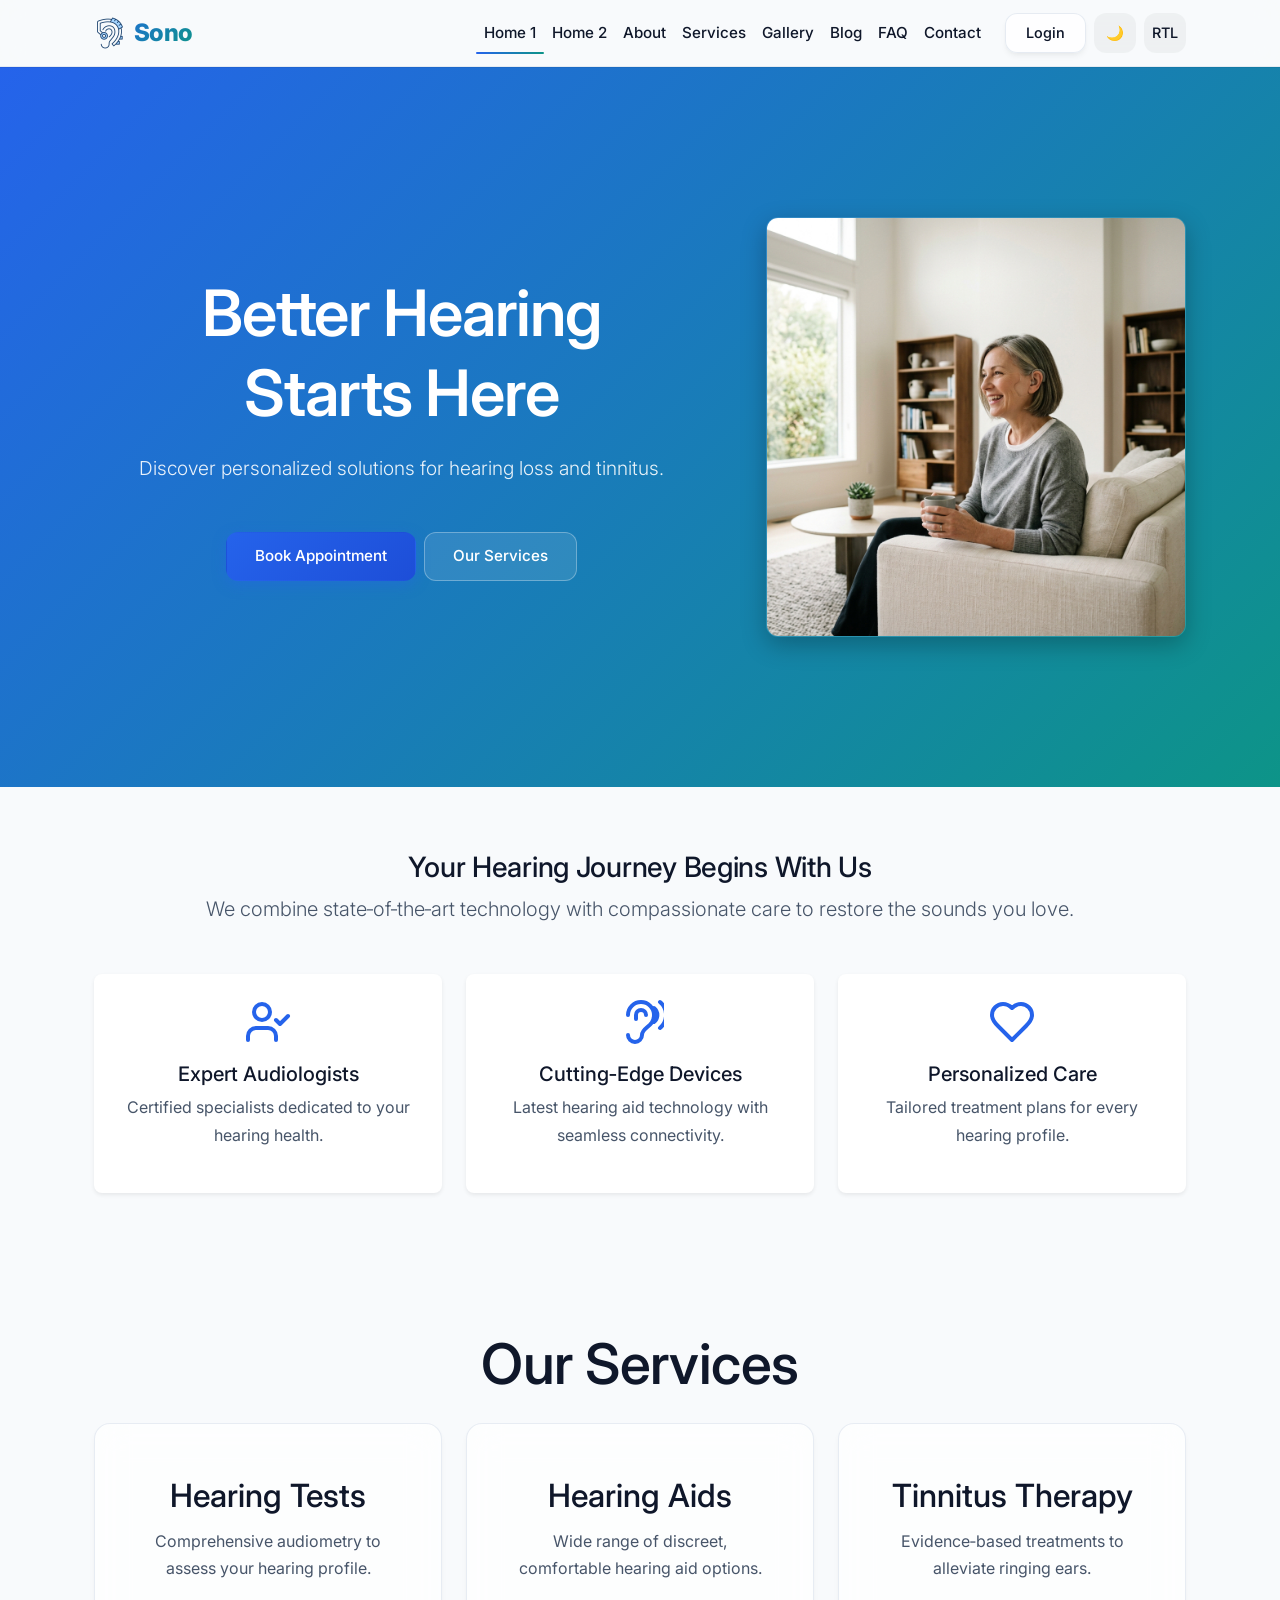
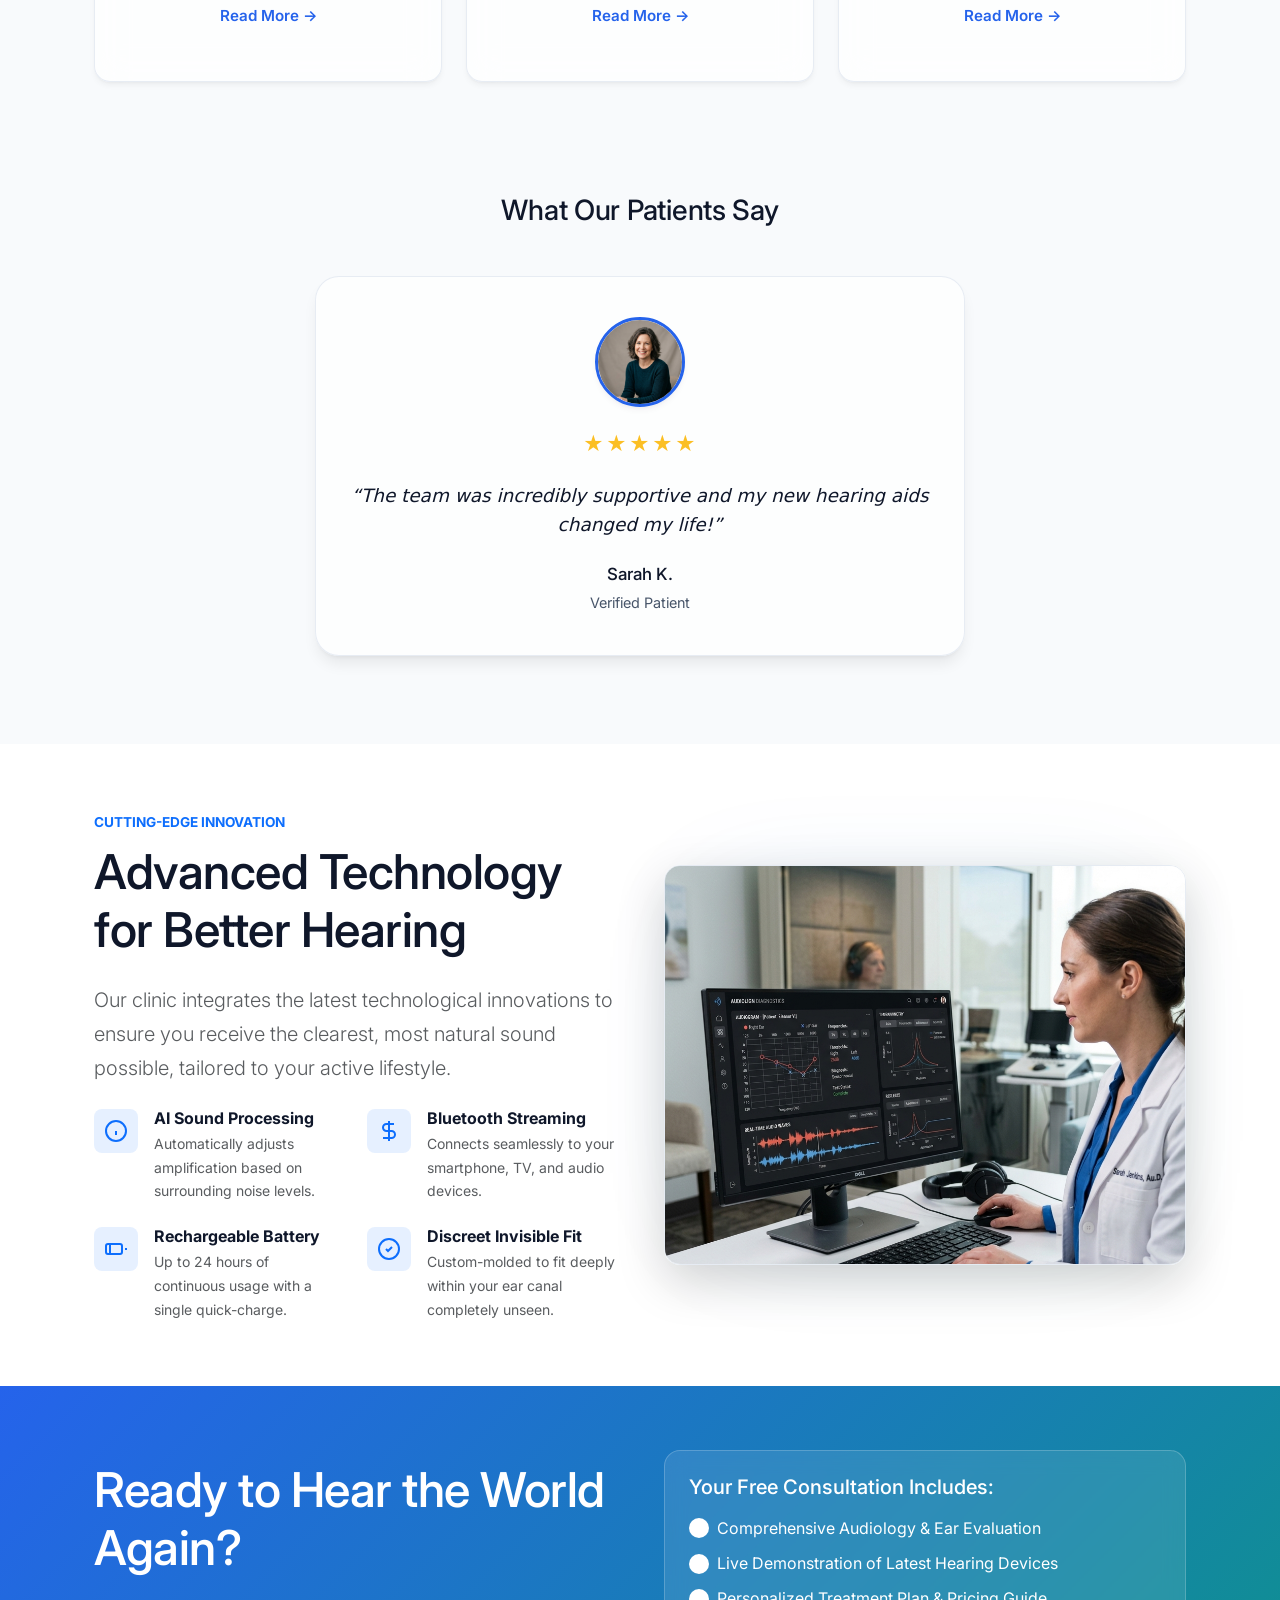
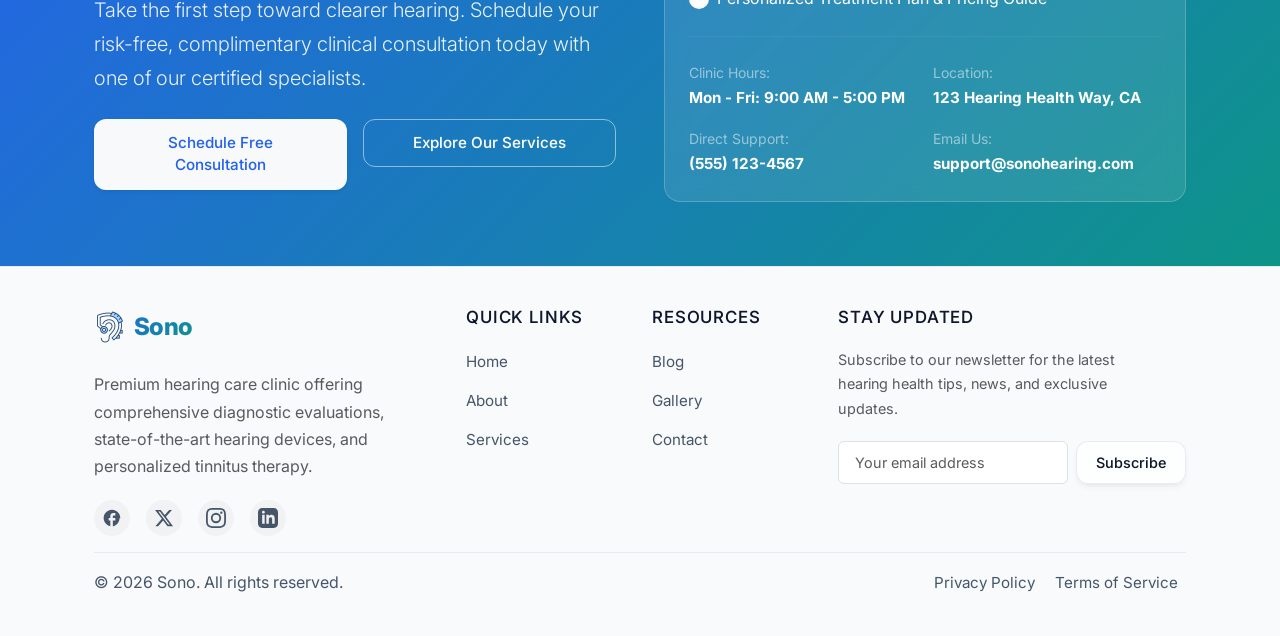
==== commit 8dcb9b80: "50centbalance" ====
--- a/index.html
+++ b/index.html
@@ -100,7 +100,6 @@
         </ul>
         <div class="d-flex align-items-center gap-2 ms-lg-3 mt-3 mt-lg-0 header-actions">
           <a href="login.html" class="btn btn-secondary">Login</a>
-          <a href="contact.html" class="btn btn-primary">Book Now</a>
           <button class="btn btn-link icon-btn m-0" id="theme-toggle" aria-label="Toggle dark/light theme">🌙</button>
           <button class="btn btn-link icon-btn m-0" id="rtl-toggle" aria-label="Toggle RTL">↔️</button>
         </div>
@@ -113,8 +112,7 @@
       style="background: linear-gradient(135deg, var(--primary), var(--secondary)); min-height:80vh; padding: 3rem 0; display: flex; align-items: center;">
       <div class="container">
         <div class="row align-items-center justify-content-between">
-          <div
-            class="hero-content col-md-8 col-lg-7 d-flex flex-column align-items-center text-center mx-auto mx-md-0 pe-md-4">
+          <div class="hero-content col-lg-7 d-flex flex-column align-items-center text-center mx-auto pe-lg-4">
             <h1 class="hero-title display-4 fw-bold">Better Hearing Starts Here</h1>
             <p class="lead hero-lead">Discover personalized solutions for hearing loss and tinnitus.</p>
             <div class="cta-buttons mt-3 d-flex justify-content-center gap-2">
@@ -122,7 +120,7 @@
               <a href="services.html" class="btn btn-secondary">Our Services</a>
             </div>
           </div>
-          <div class="col-md-4 col-lg-5 d-none d-md-block text-end">
+          <div class="col-lg-5 text-center text-lg-end mt-4 mt-lg-0">
             <img src="assets/images/hero.png" alt="Calm adult wearing a hearing aid" class="hero-image w-100"
               loading="lazy"
               style="border-radius:12px; box-shadow:0 8px 24px rgba(0,0,0,0.25); border: 1px solid rgba(255, 255, 255, 0.1); max-width: 420px; margin-left: auto;">
@@ -185,7 +183,7 @@
     <section class="services-overview container py-5">
       <h2 class="text-center mb-4">Our Services</h2>
       <div class="row g-4">
-        <div class="col-md-4">
+        <div class="col-lg-4 col-md-6 col-sm-12">
           <div class="card glass h-100">
             <div class="card-body text-center">
               <h3 class="card-title">Hearing Tests</h3>
@@ -194,7 +192,7 @@
             </div>
           </div>
         </div>
-        <div class="col-md-4">
+        <div class="col-lg-4 col-md-6 col-sm-12">
           <div class="card glass h-100">
             <div class="card-body text-center">
               <h3 class="card-title">Hearing Aids</h3>
@@ -203,7 +201,7 @@
             </div>
           </div>
         </div>
-        <div class="col-md-4">
+        <div class="col-lg-4 col-md-6 col-sm-12 mx-auto">
           <div class="card glass h-100">
             <div class="card-body text-center">
               <h3 class="card-title">Tinnitus Therapy</h3>
@@ -250,18 +248,6 @@
               </div>
             </div>
           </div>
-          <button class="carousel-control-prev" type="button" data-bs-target="#testimonialCarousel"
-            data-bs-slide="prev">
-            <span class="carousel-control-prev-icon" aria-hidden="true"
-              style="filter: invert(1) grayscale(100%);"></span>
-            <span class="visually-hidden">Previous</span>
-          </button>
-          <button class="carousel-control-next" type="button" data-bs-target="#testimonialCarousel"
-            data-bs-slide="next">
-            <span class="carousel-control-next-icon" aria-hidden="true"
-              style="filter: invert(1) grayscale(100%);"></span>
-            <span class="visually-hidden">Next</span>
-          </button>
         </div>
       </div>
     </section>
@@ -365,11 +351,15 @@
               hearing. Schedule your risk-free, complimentary clinical consultation today with one of our certified
               specialists.</p>
 
-            <div class="d-flex flex-wrap gap-4 mt-4">
-              <a href="contact.html" class="btn btn-light btn-lg px-4 shadow-sm"
-                style="font-weight: 600; color: var(--primary);">Schedule Free Consultation</a>
-              <a href="services.html" class="btn btn-outline-light btn-lg px-4" style="font-weight: 600;">Explore Our
-                Services</a>
+            <div class="row g-3" style="max-width: 600px;">
+              <div class="col-sm-6">
+                <a href="contact.html" class="btn btn-light btn-lg shadow-sm w-100"
+                  style="font-weight: 600; color: var(--primary);">Schedule Free Consultation</a>
+              </div>
+              <div class="col-sm-6">
+                <a href="services.html" class="btn btn-outline-light btn-lg w-100" 
+                  style="font-weight: 600;">Explore Our Services</a>
+              </div>
             </div>
           </div>
 
@@ -415,7 +405,7 @@
                 </div>
                 <div class="col-sm-6">
                   <div class="small text-white-50">Email Us:</div>
-                  <div class="fw-bold" style="font-size: 0.95rem;">support@sonohearing.com</div>
+                  <div class="fw-bold text-break" style="font-size: 0.95rem; word-break: break-word;">support@sonohearing.com</div>
                 </div>
               </div>
             </div>
--- a/assets/css/style.css
+++ b/assets/css/style.css
@@ -110,7 +110,8 @@
   font-weight: 580;
 }
 
-h1.display-4, .h1.display-4 {
+h1.display-4,
+.h1.display-4 {
   font-size: clamp(2.5rem, 5vw, 4.5rem) !important;
   font-weight: 580 !important;
   line-height: 1.25 !important;
@@ -121,7 +122,8 @@
   letter-spacing: -0.02em !important;
 }
 
-[data-theme="dark"] h1.display-4, [data-theme="dark"] .h1.display-4 {
+[data-theme="dark"] h1.display-4,
+[data-theme="dark"] .h1.display-4 {
   background-image: linear-gradient(135deg, #ffffff 60%, var(--text-muted)) !important;
   -webkit-background-clip: text !important;
   background-clip: text !important;
@@ -223,6 +225,7 @@
   position: relative;
   padding: 0.5rem 0;
   transition: color var(--transition);
+  white-space: nowrap;
 }
 
 .nav-menu a:hover,
@@ -427,6 +430,31 @@
   background: var(--bg-light);
   border-color: var(--text-muted);
   box-shadow: var(--shadow-md);
+}
+
+.btn-outline-light {
+  border: 1px solid rgba(255, 255, 255, 0.5) !important;
+  color: #ffffff !important;
+  background: transparent;
+}
+
+.btn-outline-light:hover {
+  background: rgba(255, 255, 255, 0.1) !important;
+  border-color: #ffffff !important;
+  transform: translateY(-2px);
+}
+
+.btn-outline-primary {
+  border: 1px solid var(--primary) !important;
+  color: var(--primary) !important;
+  background: transparent;
+}
+
+.btn-outline-primary:hover {
+  background: var(--primary) !important;
+  color: #ffffff !important;
+  transform: translateY(-2px);
+  box-shadow: 0 4px 14px 0 rgba(37, 99, 235, 0.2);
 }
 
 /* Light background CTA banner override */
@@ -780,6 +808,24 @@
     background: rgba(15, 23, 42, 0.95);
     border-color: var(--card-border-dark);
   }
+
+  .navbar-nav {
+    align-items: flex-start !important;
+  }
+
+  [dir="rtl"] .navbar-nav {
+    align-items: flex-start !important;
+  }
+
+  .header-actions {
+    justify-content: flex-start !important;
+  }
+
+  .navbar .container {
+    width: 100%;
+    max-width: 100%;
+    padding: 0 1rem;
+  }
 }
 
 @media (max-width: 768px) {
@@ -798,7 +844,7 @@
   .hero {
     flex-direction: column;
     text-align: center;
-    padding: 3rem 0;
+    padding: 1.5rem 0 !important;
   }
 
   .hero-content {
@@ -1352,8 +1398,8 @@
 .gallery-before-after {
   padding: 5rem 0;
   background: radial-gradient(circle at 30% 70%, rgba(var(--primary-rgb), 0.06), transparent 50%),
-              radial-gradient(circle at 70% 30%, rgba(var(--secondary-rgb), 0.06), transparent 50%),
-              var(--bg-light);
+    radial-gradient(circle at 70% 30%, rgba(var(--secondary-rgb), 0.06), transparent 50%),
+    var(--bg-light);
 }
 
 .ba-showcase-grid {
@@ -1547,9 +1593,17 @@
   animation: baCardFadeIn 0.6s forwards;
 }
 
-.ba-impact-card-1 { animation-delay: 0.2s; }
-.ba-impact-card-2 { animation-delay: 0.4s; }
-.ba-impact-card-3 { animation-delay: 0.6s; }
+.ba-impact-card-1 {
+  animation-delay: 0.2s;
+}
+
+.ba-impact-card-2 {
+  animation-delay: 0.4s;
+}
+
+.ba-impact-card-3 {
+  animation-delay: 0.6s;
+}
 
 @keyframes baCardFadeIn {
   to {
@@ -1824,8 +1878,8 @@
 .gallery-tech-showcase {
   padding: 5rem 0;
   background: radial-gradient(circle at 80% 20%, rgba(var(--primary-rgb), 0.06), transparent 50%),
-              radial-gradient(circle at 20% 80%, rgba(var(--secondary-rgb), 0.06), transparent 50%),
-              var(--bg-light);
+    radial-gradient(circle at 20% 80%, rgba(var(--secondary-rgb), 0.06), transparent 50%),
+    var(--bg-light);
 }
 
 .tech-showcase-layout {
@@ -1894,6 +1948,7 @@
     transform: scale(1);
     opacity: 1;
   }
+
   100% {
     transform: scale(3);
     opacity: 0;
@@ -1946,10 +2001,21 @@
   animation: techCardSlideIn 0.5s forwards;
 }
 
-.tech-feature-card[data-feature="1"] { animation-delay: 0.15s; }
-.tech-feature-card[data-feature="2"] { animation-delay: 0.3s; }
-.tech-feature-card[data-feature="3"] { animation-delay: 0.45s; }
-.tech-feature-card[data-feature="4"] { animation-delay: 0.6s; }
+.tech-feature-card[data-feature="1"] {
+  animation-delay: 0.15s;
+}
+
+.tech-feature-card[data-feature="2"] {
+  animation-delay: 0.3s;
+}
+
+.tech-feature-card[data-feature="3"] {
+  animation-delay: 0.45s;
+}
+
+.tech-feature-card[data-feature="4"] {
+  animation-delay: 0.6s;
+}
 
 @keyframes techCardSlideIn {
   to {
@@ -2166,6 +2232,8 @@
 .team-badge {
   position: absolute;
   bottom: -5px;
+  left: 50%;
+  transform: translateX(-50%);
   background: linear-gradient(135deg, var(--primary), var(--secondary));
   color: #fff;
   font-size: 0.75rem;
@@ -2502,7 +2570,8 @@
 }
 
 .testimonial-stars {
-  color: #fbbf24; /* Warm gold */
+  color: #fbbf24;
+  /* Warm gold */
   font-size: 1.25rem;
   margin-bottom: 1.25rem;
   letter-spacing: 2px;
@@ -2587,16 +2656,27 @@
 }
 
 /* Global Typography Hierarchy & Weight Enforcements (Rules.md Compliance) */
-h1.fw-bold, .h1.fw-bold {
+h1.fw-bold,
+.h1.fw-bold {
   font-weight: 580 !important;
 }
-h2.fw-bold, .h2.fw-bold {
+
+h2.fw-bold,
+.h2.fw-bold {
   font-weight: 540 !important;
 }
-h3.fw-bold, .h3.fw-bold, .card-title, .card-title.fw-bold {
+
+h3.fw-bold,
+.h3.fw-bold,
+.card-title,
+.card-title.fw-bold {
   font-weight: 520 !important;
 }
-.btn, .btn.fw-bold, button.fw-bold, .social-auth-btn {
+
+.btn,
+.btn.fw-bold,
+button.fw-bold,
+.social-auth-btn {
   font-weight: 520 !important;
 }
 
@@ -2611,15 +2691,15 @@
   align-items: center;
   padding: 1.5rem 0;
   background: radial-gradient(circle at 20% 80%, rgba(13, 148, 136, 0.12), transparent 50%),
-              radial-gradient(circle at 80% 20%, rgba(37, 99, 235, 0.12), transparent 50%),
-              var(--bg-light);
+    radial-gradient(circle at 80% 20%, rgba(37, 99, 235, 0.12), transparent 50%),
+    var(--bg-light);
   overflow: hidden;
 }
 
 [data-theme="dark"] .home2-hero {
   background: radial-gradient(circle at 20% 80%, rgba(13, 148, 136, 0.18), transparent 50%),
-              radial-gradient(circle at 80% 20%, rgba(37, 99, 235, 0.18), transparent 50%),
-              var(--bg-dark);
+    radial-gradient(circle at 80% 20%, rgba(37, 99, 235, 0.18), transparent 50%),
+    var(--bg-dark);
 }
 
 .home2-hero-grid {
@@ -2631,7 +2711,12 @@
 
 /* --- Left: Text Content --- */
 .home2-hero-content {
-  max-width: 560px;
+  max-width: 600px;
+  display: flex;
+  flex-direction: column;
+  align-items: center;
+  text-align: center;
+  margin: 0 auto;
 }
 
 .home2-hero-badge {
@@ -2674,6 +2759,7 @@
 .home2-hero-cta {
   display: flex;
   align-items: center;
+  justify-content: center;
   gap: 1.5rem;
   margin-bottom: 1.25rem;
 }
@@ -2804,8 +2890,15 @@
 }
 
 @keyframes home2FloatCard {
-  0%, 100% { transform: translateY(0); }
-  50% { transform: translateY(-8px); }
+
+  0%,
+  100% {
+    transform: translateY(0);
+  }
+
+  50% {
+    transform: translateY(-8px);
+  }
 }
 
 /* Decorative Glow */
@@ -2826,7 +2919,9 @@
 /* --- Responsive --- */
 @media (max-width: 991.98px) {
   .home2-hero {
+    height: auto;
     min-height: auto;
+    max-height: none;
     padding: 3rem 0 2.5rem;
   }
 
@@ -2873,24 +2968,68 @@
   }
 
   @keyframes home2FloatCard {
-    0%, 100% { transform: translateX(-50%) translateY(0); }
-    50% { transform: translateX(-50%) translateY(-8px); }
+
+    0%,
+    100% {
+      transform: translateX(-50%) translateY(0);
+    }
+
+    50% {
+      transform: translateX(-50%) translateY(-8px);
+    }
   }
 }
 
 @media (max-width: 575.98px) {
   .home2-hero-stats {
-    flex-direction: column;
     gap: 0.75rem;
     padding: 1rem;
-  }
-
-  .home2-hero-stat-divider {
-    width: 60px;
-    height: 1px;
+    justify-content: center;
   }
 
   .home2-hero-image-container {
     max-width: 300px;
   }
+
+  .cta-buttons {
+    flex-direction: column;
+    width: 100%;
+  }
+
+  .cta-buttons .btn {
+    width: 100%;
+  }
+
+  .home2-hero-cta {
+    flex-direction: column;
+    width: 100%;
+    gap: 0.75rem;
+  }
+
+  .home2-hero-cta>a {
+    width: 100%;
+    text-align: center;
+  }
+
+  /* Auth Page Mobile Optimizations */
+  .auth-card {
+    padding: 2rem 1.25rem !important;
+  }
+
+  .auth-title {
+    font-size: 1.65rem !important;
+    white-space: nowrap;
+  }
+
+  .auth-options {
+    justify-content: center !important;
+    gap: 1rem;
+    flex-wrap: nowrap;
+  }
+
+  .remember-me,
+  .forgot-password {
+    font-size: 0.82rem !important;
+    white-space: nowrap;
+  }
 }
--- a/assets/css/dark-mode.css
+++ b/assets/css/dark-mode.css
@@ -3,4 +3,65 @@
   --text: #E5E5E5;
   --bg-light: var(--bg-dark);
   --card-bg: var(--card-bg-dark);
+  --bs-body-color: #E5E5E5;
+  --bs-heading-color: #E5E5E5;
 }
+
+[data-theme="dark"] body {
+  color: var(--text);
+}
+
+[data-theme="dark"] h1, [data-theme="dark"] h2, [data-theme="dark"] h3, [data-theme="dark"] h4, [data-theme="dark"] h5, [data-theme="dark"] h6 {
+  color: var(--text);
+}
+
+[data-theme="dark"] .form-control,
+[data-theme="dark"] .form-select {
+  background-color: var(--card-bg);
+  color: var(--text);
+  border-color: rgba(255, 255, 255, 0.1);
+}
+
+[data-theme="dark"] .form-control::placeholder {
+  color: rgba(255, 255, 255, 0.5);
+  opacity: 1; /* Firefox overrides */
+}
+
+[data-theme="dark"] .form-control:focus,
+[data-theme="dark"] .form-select:focus {
+  background-color: var(--card-bg);
+  color: var(--text);
+  border-color: rgba(255, 255, 255, 0.3);
+}
+
+[data-theme="dark"] label {
+  color: var(--text);
+}
+
+/* Accordion Dark Mode Fixes */
+[data-theme="dark"] .accordion-button {
+  color: var(--text);
+  background-color: transparent;
+}
+[data-theme="dark"] .accordion-button:not(.collapsed) {
+  color: var(--text);
+  background-color: rgba(255, 255, 255, 0.05);
+}
+[data-theme="dark"] .accordion-button::after {
+  filter: invert(1) grayscale(100%) brightness(200%);
+}
+[data-theme="dark"] .accordion-item {
+  background-color: transparent;
+  border-color: rgba(255, 255, 255, 0.1);
+}
+[data-theme="dark"] .accordion-body {
+  color: var(--text);
+}
+
+/* Hamburger Dark Mode Fixes */
+[data-theme="dark"] .navbar-toggler-icon {
+  filter: invert(1) grayscale(100%) brightness(200%);
+}
+[data-theme="dark"] .navbar-toggler {
+  border-color: rgba(255, 255, 255, 0.5);
+}
--- a/assets/css/rtl.css
+++ b/assets/css/rtl.css
@@ -20,4 +20,14 @@
 html[dir="rtl"] .ms-2 { margin-left: 0 !important; margin-right: .5rem !important; }
 html[dir="rtl"] .me-2 { margin-right: 0 !important; margin-left: .5rem !important; }
 
+/* Fix for Hamburger pushing in RTL */
+html[dir="rtl"] .ms-auto {
+  margin-left: 0 !important;
+  margin-right: auto !important;
+}
+html[dir="rtl"] .me-auto {
+  margin-right: 0 !important;
+  margin-left: auto !important;
+}
+
 /* Add any additional RTL specific overrides here */
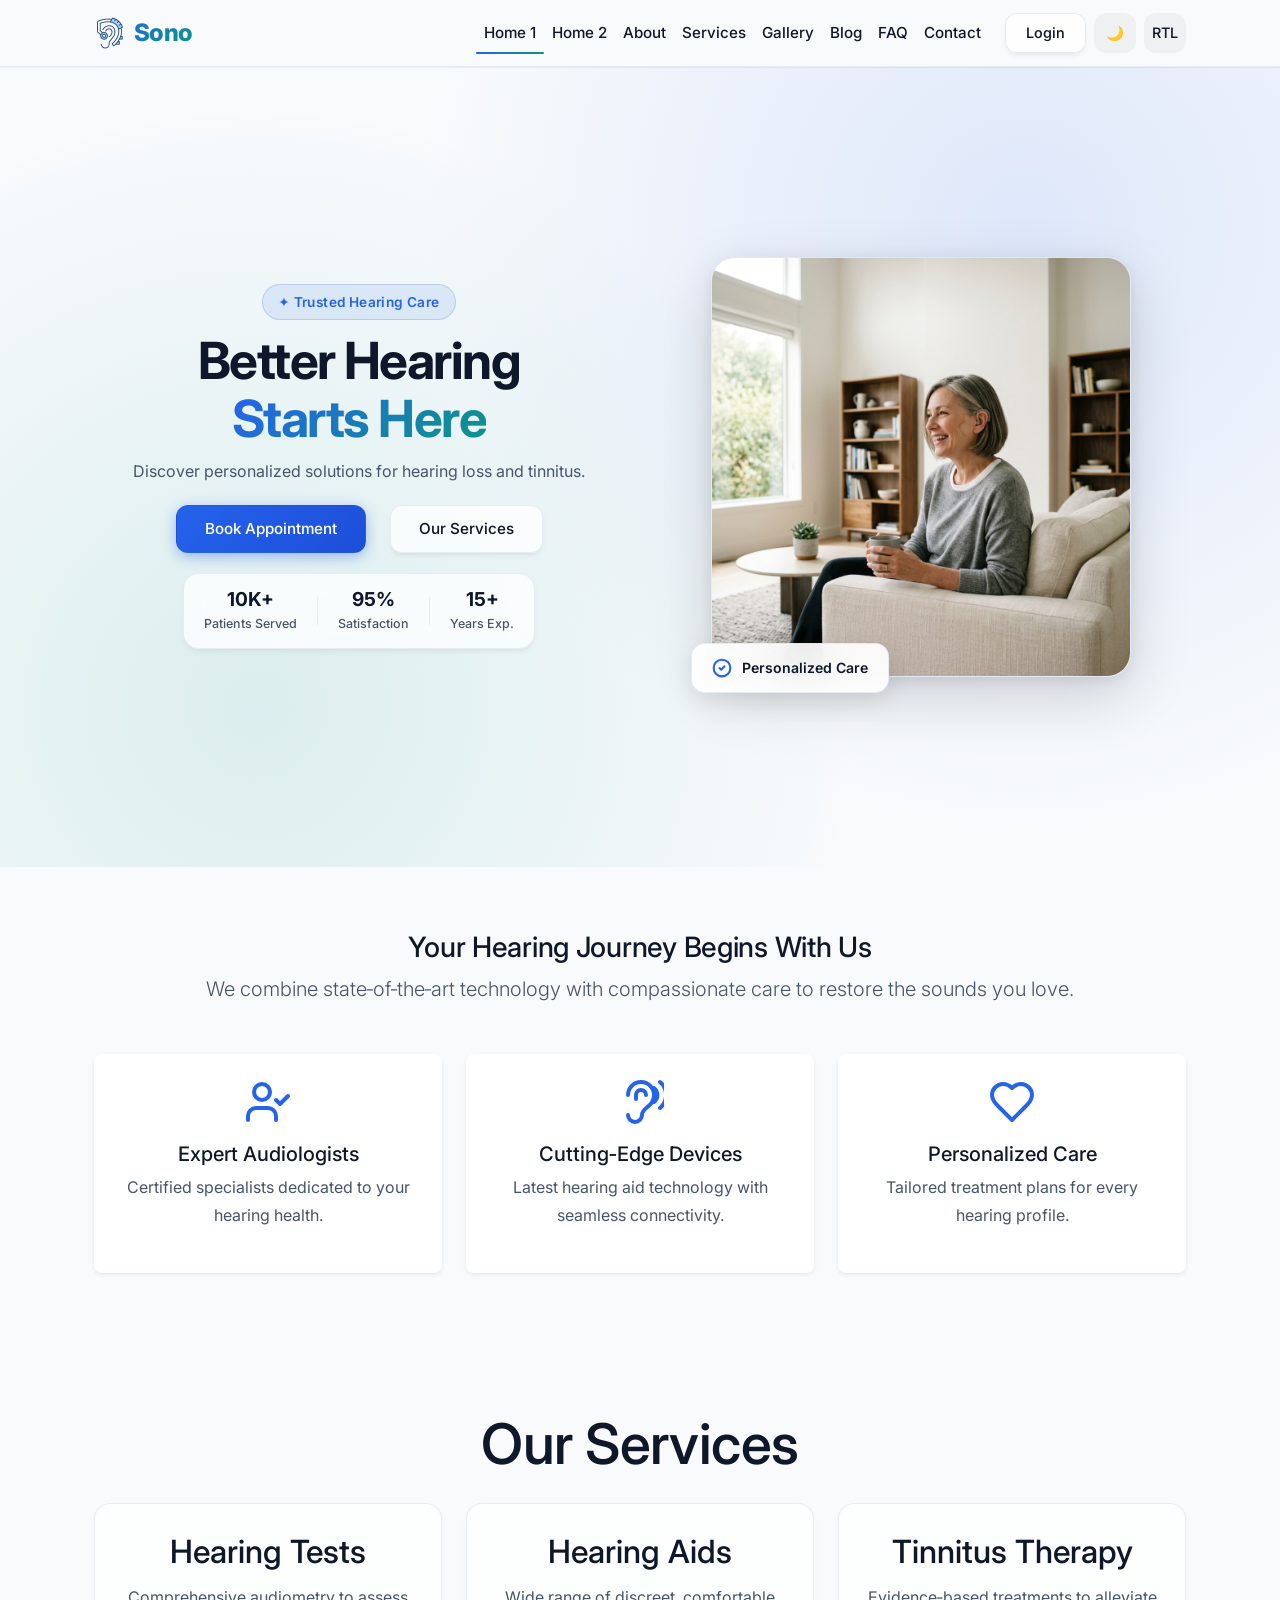
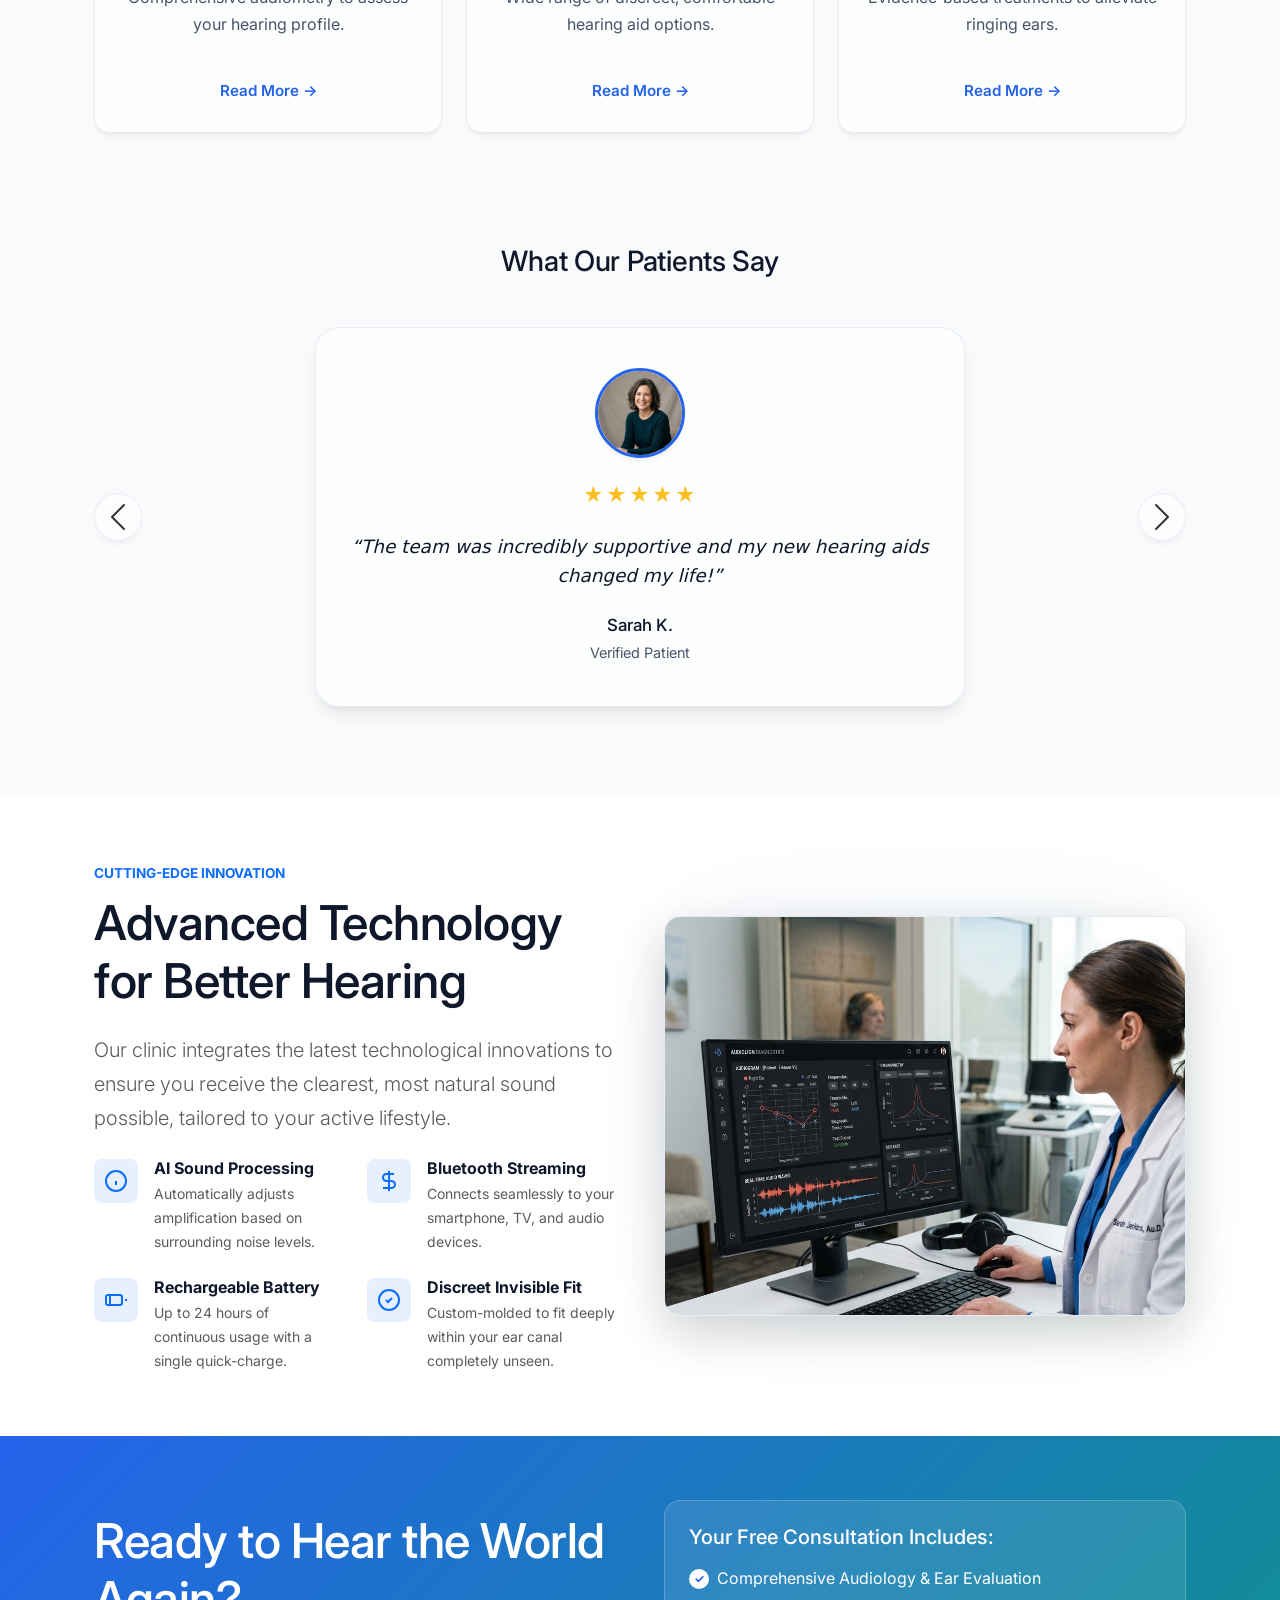
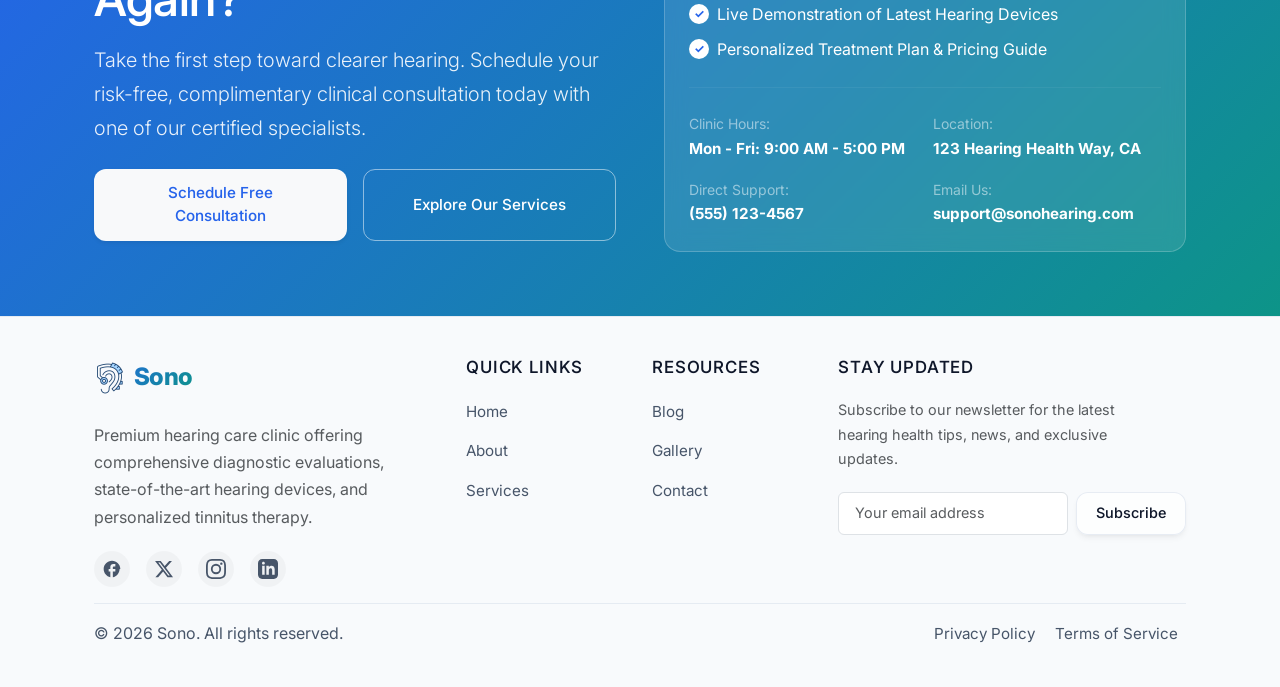
==== commit 32e88013: "intcorrection2" ====
--- a/index.html
+++ b/index.html
@@ -107,23 +107,54 @@
     </div>
   </header>
   <main id="main-content">
-    <!-- Hero Section (Home‑1) -->
-    <section class="hero text-white"
-      style="background: linear-gradient(135deg, var(--primary), var(--secondary)); min-height:80vh; padding: 3rem 0; display: flex; align-items: center;">
+    <!-- Hero: Premium Split Layout (Home 1) -->
+    <section class="home2-hero">
       <div class="container">
-        <div class="row align-items-center justify-content-between">
-          <div class="hero-content col-lg-7 d-flex flex-column align-items-center text-center mx-auto pe-lg-4">
-            <h1 class="hero-title display-4 fw-bold">Better Hearing Starts Here</h1>
-            <p class="lead hero-lead">Discover personalized solutions for hearing loss and tinnitus.</p>
-            <div class="cta-buttons mt-3 d-flex justify-content-center gap-2">
+        <div class="home2-hero-grid">
+          <!-- Left: Text Content -->
+          <div class="home2-hero-content">
+            <span class="home2-hero-badge">✦ Trusted Hearing Care</span>
+            <h1 class="home2-hero-title">Better Hearing<br><span class="home2-hero-accent">Starts Here</span></h1>
+            <p class="home2-hero-desc">Discover personalized solutions for hearing loss and tinnitus.</p>
+            <div class="home2-hero-cta">
               <a href="contact.html" class="btn btn-primary">Book Appointment</a>
               <a href="services.html" class="btn btn-secondary">Our Services</a>
             </div>
-          </div>
-          <div class="col-lg-5 text-center text-lg-end mt-4 mt-lg-0">
-            <img src="assets/images/hero.png" alt="Calm adult wearing a hearing aid" class="hero-image w-100"
-              loading="lazy"
-              style="border-radius:12px; box-shadow:0 8px 24px rgba(0,0,0,0.25); border: 1px solid rgba(255, 255, 255, 0.1); max-width: 420px; margin-left: auto;">
+            <!-- Trust Stats -->
+            <div class="home2-hero-stats">
+              <div class="home2-hero-stat">
+                <span class="home2-hero-stat-number">10K+</span>
+                <span class="home2-hero-stat-label">Patients Served</span>
+              </div>
+              <div class="home2-hero-stat-divider"></div>
+              <div class="home2-hero-stat">
+                <span class="home2-hero-stat-number">95%</span>
+                <span class="home2-hero-stat-label">Satisfaction</span>
+              </div>
+              <div class="home2-hero-stat-divider"></div>
+              <div class="home2-hero-stat">
+                <span class="home2-hero-stat-number">15+</span>
+                <span class="home2-hero-stat-label">Years Exp.</span>
+              </div>
+            </div>
+          </div>
+          <!-- Right: Image -->
+          <div class="home2-hero-image-wrap">
+            <div class="home2-hero-image-container">
+              <img src="assets/images/hero.png" alt="Calm adult wearing a hearing aid" class="home2-hero-img"
+                loading="lazy">
+              <!-- Floating card -->
+              <div class="home2-hero-float-card">
+                <svg width="20" height="20" viewBox="0 0 24 24" fill="none" stroke="#2563eb" stroke-width="2.5"
+                  stroke-linecap="round" stroke-linejoin="round">
+                  <path d="m9 12 2 2 4-4" />
+                  <circle cx="12" cy="12" r="10" />
+                </svg>
+                <span>Personalized Care</span>
+              </div>
+            </div>
+            <!-- Decorative glow -->
+            <div class="home2-hero-glow"></div>
           </div>
         </div>
       </div>
@@ -247,7 +278,34 @@
                 <div class="testimonial-role">Tinnitus Therapy Patient</div>
               </div>
             </div>
-          </div>
+            <div class="carousel-item">
+              <div class="testimonial-card">
+                <img src="assets/images/john_doe.png" alt="John Doe" class="testimonial-avatar" loading="lazy">
+                <div class="testimonial-stars" aria-label="5 out of 5 stars">★★★★★</div>
+                <p class="testimonial-text">“The adjustment period was so easy with their support. Now I can participate in family dinners without straining.”</p>
+                <div class="testimonial-author">John Doe</div>
+                <div class="testimonial-role">Hearing Aid User</div>
+              </div>
+            </div>
+            <div class="carousel-item">
+              <div class="testimonial-card">
+                <img src="assets/images/emily_lee.png" alt="Emily Lee" class="testimonial-avatar" loading="lazy">
+                <div class="testimonial-stars" aria-label="5 out of 5 stars">★★★★★</div>
+                <p class="testimonial-text">“As a musician, preserving my hearing is crucial. The custom ear protection and advice they provided is second to none.”</p>
+                <div class="testimonial-author">Emily Lee</div>
+                <div class="testimonial-role">Musician</div>
+              </div>
+            </div>
+          </div>
+          <!-- Carousel Controls -->
+          <button class="carousel-control-prev" type="button" data-bs-target="#testimonialCarousel" data-bs-slide="prev">
+            <span class="carousel-control-prev-icon" aria-hidden="true"></span>
+            <span class="visually-hidden">Previous</span>
+          </button>
+          <button class="carousel-control-next" type="button" data-bs-target="#testimonialCarousel" data-bs-slide="next">
+            <span class="carousel-control-next-icon" aria-hidden="true"></span>
+            <span class="visually-hidden">Next</span>
+          </button>
         </div>
       </div>
     </section>
@@ -352,12 +410,12 @@
               specialists.</p>
 
             <div class="row g-3" style="max-width: 600px;">
-              <div class="col-sm-6">
-                <a href="contact.html" class="btn btn-light btn-lg shadow-sm w-100"
+              <div class="col-sm-6 d-flex">
+                <a href="contact.html" class="btn btn-light btn-lg shadow-sm w-100 d-flex align-items-center justify-content-center"
                   style="font-weight: 600; color: var(--primary);">Schedule Free Consultation</a>
               </div>
-              <div class="col-sm-6">
-                <a href="services.html" class="btn btn-outline-light btn-lg w-100" 
+              <div class="col-sm-6 d-flex">
+                <a href="services.html" class="btn btn-outline-light btn-lg w-100 d-flex align-items-center justify-content-center" 
                   style="font-weight: 600;">Explore Our Services</a>
               </div>
             </div>
@@ -370,20 +428,20 @@
               <ul class="list-unstyled mb-4">
                 <li class="mb-2 d-flex align-items-center gap-2">
                   <span
-                    class="text-white bg-white bg-opacity-20 rounded-circle d-flex align-items-center justify-content-center"
-                    style="width: 20px; height: 20px; font-size: 0.75rem;">✓</span>
+                    class="rounded-circle d-flex align-items-center justify-content-center flex-shrink-0"
+                    style="width: 20px; height: 20px; font-size: 0.75rem; background: #ffffff; color: var(--primary); font-weight: bold;">✓</span>
                   Comprehensive Audiology & Ear Evaluation
                 </li>
                 <li class="mb-2 d-flex align-items-center gap-2">
                   <span
-                    class="text-white bg-white bg-opacity-20 rounded-circle d-flex align-items-center justify-content-center"
-                    style="width: 20px; height: 20px; font-size: 0.75rem;">✓</span>
+                    class="rounded-circle d-flex align-items-center justify-content-center flex-shrink-0"
+                    style="width: 20px; height: 20px; font-size: 0.75rem; background: #ffffff; color: var(--primary); font-weight: bold;">✓</span>
                   Live Demonstration of Latest Hearing Devices
                 </li>
                 <li class="mb-2 d-flex align-items-center gap-2">
                   <span
-                    class="text-white bg-white bg-opacity-20 rounded-circle d-flex align-items-center justify-content-center"
-                    style="width: 20px; height: 20px; font-size: 0.75rem;">✓</span>
+                    class="rounded-circle d-flex align-items-center justify-content-center flex-shrink-0"
+                    style="width: 20px; height: 20px; font-size: 0.75rem; background: #ffffff; color: var(--primary); font-weight: bold;">✓</span>
                   Personalized Treatment Plan & Pricing Guide
                 </li>
               </ul>
--- a/assets/css/style.css
+++ b/assets/css/style.css
@@ -484,9 +484,11 @@
   -webkit-backdrop-filter: blur(16px);
   border: 1px solid var(--card-border) !important;
   border-radius: 16px !important;
-  padding: 2.25rem 2rem;
+  padding: 1.75rem 1.5rem;
   box-shadow: var(--shadow-sm);
   transition: var(--transition);
+  display: flex;
+  flex-direction: column;
 }
 
 [data-theme="dark"] .card,
@@ -518,12 +520,23 @@
   display: inline-flex;
   align-items: center;
   transition: transform 0.2s;
+  margin-top: auto;
+  padding-top: 1.25rem;
+  align-self: center;
 }
 
 .card .link:hover,
 .card-body .link:hover {
   transform: translateX(4px);
   color: var(--secondary) !important;
+}
+
+.card-body {
+  display: flex;
+  flex-direction: column;
+  height: 100%;
+  padding: 0 !important;
+  align-items: center;
 }
 
 /* ==== Accordions (Bootstrap Overrides) ==== */
@@ -926,6 +939,19 @@
   .contact-container {
     grid-template-columns: 1fr;
     gap: 2rem;
+    width: 100%;
+    margin: 2rem auto;
+  }
+
+  .contact-container > * {
+    width: 100%;
+    max-width: 600px;
+    margin-left: auto;
+    margin-right: auto;
+  }
+
+  .contact-container .btn {
+    white-space: normal !important;
   }
 }
 
@@ -1042,7 +1068,7 @@
 }
 
 .auth-title {
-  font-size: clamp(2rem, 5vw, 4.5rem);
+  font-size: clamp(1.8rem, 4vw, 2.25rem);
   font-weight: 580;
   margin-bottom: 0.5rem;
   background: linear-gradient(135deg, var(--primary), var(--secondary));
@@ -1448,6 +1474,7 @@
   width: 100%;
   height: 100%;
   object-fit: cover;
+  object-position: top;
 }
 
 .ba-before {
@@ -1683,16 +1710,9 @@
 }
 
 .video-reel-grid {
-  display: grid;
-  grid-template-columns: 1.6fr 0.4fr;
+  display: flex;
+  flex-direction: column;
   gap: 1.5rem;
-  align-items: start;
-}
-
-@media (max-width: 991px) {
-  .video-reel-grid {
-    grid-template-columns: 1fr;
-  }
 }
 
 /* Video Cards */
@@ -1861,16 +1881,14 @@
 
 /* Side Video Stack */
 .video-side-stack {
-  display: flex;
-  flex-direction: column;
-  gap: 1.25rem;
-}
-
-@media (max-width: 991px) {
+  display: grid;
+  grid-template-columns: 1fr;
+  gap: 1.5rem;
+}
+
+@media (min-width: 768px) {
   .video-side-stack {
-    display: grid;
-    grid-template-columns: repeat(auto-fill, minmax(260px, 1fr));
-    gap: 1.25rem;
+    grid-template-columns: repeat(3, 1fr);
   }
 }
 
@@ -1889,7 +1907,7 @@
   align-items: center;
 }
 
-@media (max-width: 991px) {
+@media (max-width: 1024px) {
   .tech-showcase-layout {
     grid-template-columns: 1fr;
     gap: 2rem;
@@ -1986,6 +2004,21 @@
   gap: 1rem;
 }
 
+@media (max-width: 1024px) and (min-width: 768px) {
+  .tech-features-panel {
+    display: grid;
+    grid-template-columns: repeat(2, 1fr);
+    gap: 1.25rem;
+  }
+  
+  /* If there's an odd number of cards, center the last one */
+  .tech-features-panel .tech-feature-card:last-child:nth-child(odd) {
+    grid-column: span 2;
+    justify-self: center;
+    width: calc(50% - 0.625rem);
+  }
+}
+
 .tech-feature-card {
   display: flex;
   align-items: flex-start;
@@ -3011,7 +3044,16 @@
     text-align: center;
   }
 
+  .container {
+    width: 95% !important;
+    padding: 1rem 0.5rem !important;
+  }
+
   /* Auth Page Mobile Optimizations */
+  .auth-page-wrapper {
+    padding-top: 5.5rem !important;
+  }
+
   .auth-card {
     padding: 2rem 1.25rem !important;
   }
@@ -3032,4 +3074,386 @@
     font-size: 0.82rem !important;
     white-space: nowrap;
   }
+}
+
+/* --- Home 2 Enhanced Hero Override (Swapped Image & Text Layout with Dark Theme styling) --- */
+.home2-hero-enhanced {
+  background: radial-gradient(circle at 75% 75%, rgba(13, 148, 136, 0.25), transparent 50%),
+    radial-gradient(circle at 25% 25%, rgba(37, 99, 235, 0.25), transparent 50%),
+    #090d16 !important;
+  color: #ffffff !important;
+  border-bottom: 1px solid rgba(255, 255, 255, 0.05);
+}
+
+[data-theme="dark"] .home2-hero-enhanced {
+  background: radial-gradient(circle at 75% 75%, rgba(13, 148, 136, 0.3), transparent 50%),
+    radial-gradient(circle at 25% 25%, rgba(37, 99, 235, 0.3), transparent 50%),
+    #05080f !important;
+}
+
+.home2-hero-enhanced .home2-hero-title {
+  color: #ffffff !important;
+}
+
+.home2-hero-enhanced .home2-hero-title .home2-hero-accent {
+  background: linear-gradient(135deg, #0df5e3, #38bdf8);
+  -webkit-background-clip: text;
+  background-clip: text;
+  -webkit-text-fill-color: transparent;
+}
+
+.home2-hero-enhanced .home2-hero-desc {
+  color: #94a3b8 !important;
+}
+
+.home2-hero-enhanced .home2-hero-badge {
+  background: rgba(13, 148, 136, 0.15) !important;
+  color: #0df5e3 !important;
+  border-color: rgba(13, 148, 136, 0.3) !important;
+}
+
+/* Button & Link Styles */
+.home2-hero-enhanced .btn-glow {
+  background: linear-gradient(135deg, var(--primary), var(--secondary)) !important;
+  color: #ffffff !important;
+  box-shadow: 0 0 15px rgba(13, 148, 136, 0.4) !important;
+  border: none !important;
+}
+
+.home2-hero-enhanced .btn-glow:hover {
+  box-shadow: 0 0 25px rgba(13, 148, 136, 0.6) !important;
+  transform: translateY(-2px);
+}
+
+.home2-hero-enhanced .link-btn-text {
+  color: #0df5e3 !important;
+  font-weight: 600;
+  text-decoration: none;
+  display: inline-flex;
+  align-items: center;
+  gap: 0.5rem;
+  transition: var(--transition);
+}
+
+.home2-hero-enhanced .link-btn-text:hover {
+  color: #ffffff !important;
+  transform: translateX(4px);
+}
+
+/* Floating Cards Layout around image */
+.home2-hero-enhanced .home2-card-1 {
+  position: absolute;
+  top: 10%;
+  left: -40px;
+  animation: floatCard1 4s ease-in-out infinite;
+}
+
+.home2-hero-enhanced .home2-card-2 {
+  position: absolute;
+  bottom: 25%;
+  right: -40px;
+  animation: floatCard2 4.5s ease-in-out infinite;
+}
+
+.home2-hero-enhanced .home2-card-3 {
+  position: absolute;
+  bottom: -20px;
+  left: 20px;
+  animation: floatCard3 3.5s ease-in-out infinite;
+}
+
+/* Animations for floating cards */
+@keyframes floatCard1 {
+  0%, 100% { transform: translateY(0); }
+  50% { transform: translateY(-8px); }
+}
+
+@keyframes floatCard2 {
+  0%, 100% { transform: translateY(0); }
+  50% { transform: translateY(8px); }
+}
+
+@keyframes floatCard3 {
+  0%, 100% { transform: translateY(0); }
+  50% { transform: translateY(-6px); }
+}
+
+.home2-hero-enhanced .home2-hero-float-card {
+  background: rgba(15, 23, 42, 0.85) !important;
+  border: 1px solid rgba(255, 255, 255, 0.1) !important;
+  color: #ffffff !important;
+  padding: 0.6rem 1.1rem !important;
+  border-radius: 12px !important;
+  box-shadow: 0 8px 32px rgba(0, 0, 0, 0.3) !important;
+  display: flex;
+  align-items: center;
+  gap: 0.5rem;
+}
+
+.home2-hero-enhanced .home2-hero-float-card span {
+  color: #ffffff !important;
+  font-size: 0.85rem !important;
+}
+
+.home2-hero-enhanced .home2-hero-float-card svg {
+  stroke: #0df5e3 !important;
+}
+
+@media (min-width: 992px) {
+  .home2-hero-enhanced .home2-hero-content {
+    margin: 0 auto;
+    padding-left: 2rem;
+  }
+}
+
+/* Stats floating below button on Home 2 */
+.home2-floating-stats {
+  display: flex;
+  justify-content: center;
+  gap: 1.5rem;
+  margin-top: 2rem;
+}
+
+.home2-stat-badge {
+  background: rgba(255, 255, 255, 0.04) !important;
+  border: 1px solid rgba(255, 255, 255, 0.08) !important;
+  color: #ffffff !important;
+  padding: 0.5rem 1rem !important;
+  border-radius: 50px !important;
+  display: inline-flex;
+  align-items: center;
+  gap: 0.5rem;
+  font-size: 0.88rem;
+  font-weight: 500;
+  backdrop-filter: blur(8px);
+  -webkit-backdrop-filter: blur(8px);
+  box-shadow: 0 4px 15px rgba(0, 0, 0, 0.2);
+  animation: floatBadge 3s ease-in-out infinite;
+}
+
+.home2-stat-badge:nth-child(2) {
+  animation-delay: 1.5s;
+}
+
+.home2-stat-badge svg {
+  stroke: #0df5e3 !important;
+}
+
+@keyframes floatBadge {
+  0%, 100% {
+    transform: translateY(0);
+  }
+  50% {
+    transform: translateY(-5px);
+  }
+}
+
+/* Testimonial Carousel Controls Styling */
+#testimonialCarousel {
+  position: relative;
+  padding: 0 45px;
+}
+
+#testimonialCarousel .carousel-control-prev,
+#testimonialCarousel .carousel-control-next {
+  width: 48px;
+  height: 48px;
+  background: var(--card-bg);
+  border: 1px solid var(--card-border);
+  border-radius: 50%;
+  top: 50%;
+  transform: translateY(-50%);
+  opacity: 0.8;
+  transition: var(--transition);
+  box-shadow: var(--shadow-sm);
+}
+
+#testimonialCarousel .carousel-control-prev:hover,
+#testimonialCarousel .carousel-control-next:hover {
+  opacity: 1;
+  background: var(--bg-light);
+  transform: translateY(-50%) scale(1.05);
+  box-shadow: var(--shadow-md);
+}
+
+#testimonialCarousel .carousel-control-prev {
+  left: 0;
+}
+
+#testimonialCarousel .carousel-control-next {
+  right: 0;
+}
+
+#testimonialCarousel .carousel-control-prev-icon,
+#testimonialCarousel .carousel-control-next-icon {
+  filter: invert(1) grayscale(100) brightness(0.2);
+}
+
+[data-theme="dark"] #testimonialCarousel .carousel-control-prev-icon,
+[data-theme="dark"] #testimonialCarousel .carousel-control-next-icon {
+  filter: invert(0) grayscale(0) brightness(1);
+}
+
+@media (max-width: 768px) {
+  #testimonialCarousel {
+    padding: 0 15px;
+  }
+  #testimonialCarousel .carousel-control-prev {
+    left: -10px;
+  }
+  #testimonialCarousel .carousel-control-next {
+    right: -10px;
+  }
+}
+
+/* Tech List Item Hover Effect for Home 2 */
+.tech-item-hover {
+  background: var(--bg-light);
+  border: 1px solid var(--card-border);
+  transition: all 0.3s cubic-bezier(0.4, 0, 0.2, 1);
+}
+
+.tech-item-hover:hover {
+  transform: translateX(6px);
+  background: var(--card-bg) !important;
+  border-color: rgba(var(--primary-rgb), 0.3) !important;
+  box-shadow: var(--shadow-sm);
+}
+
+/* Blog Card CTA styling */
+.blog-card-cta {
+  display: inline-flex;
+  align-items: center;
+  justify-content: center;
+  font-size: 0.9rem;
+  font-weight: 600;
+  color: var(--primary) !important;
+  background: rgba(var(--primary-rgb), 0.08);
+  border: 1px solid rgba(var(--primary-rgb), 0.15);
+  padding: 0.6rem 1.5rem;
+  border-radius: 50px;
+  transition: all 0.3s cubic-bezier(0.4, 0, 0.2, 1);
+  text-decoration: none !important;
+  margin-top: 1.25rem;
+}
+
+.blog-card-cta:hover {
+  background: var(--primary) !important;
+  color: #ffffff !important;
+  border-color: var(--primary) !important;
+  transform: translateY(-2px);
+  box-shadow: 0 4px 12px rgba(var(--primary-rgb), 0.25);
+}
+
+.blog-card-cta span {
+  display: inline-block;
+  transition: transform 0.2s ease;
+}
+
+.blog-card-cta:hover span {
+  transform: translateX(4px);
+}
+
+/* Pricing Buttons styling */
+.pricing-btn {
+  border-radius: 50px !important;
+  font-weight: 600 !important;
+  padding: 0.8rem 1.5rem !important;
+  transition: all 0.3s cubic-bezier(0.4, 0, 0.2, 1) !important;
+  margin-top: auto !important;
+}
+
+.pricing-btn.btn-primary {
+  background: linear-gradient(135deg, var(--primary), #1d4ed8) !important;
+  border: 1px solid transparent !important;
+  box-shadow: 0 4px 14px 0 rgba(37, 99, 235, 0.3) !important;
+  color: #ffffff !important;
+}
+
+.pricing-btn.btn-primary:hover {
+  transform: translateY(-3px) !important;
+  box-shadow: 0 8px 20px 0 rgba(37, 99, 235, 0.5) !important;
+  background: linear-gradient(135deg, #1d4ed8, #1e40af) !important;
+}
+
+.pricing-btn.btn-secondary {
+  background: rgba(var(--primary-rgb), 0.04) !important;
+  color: var(--primary) !important;
+  border: 1px solid rgba(var(--primary-rgb), 0.15) !important;
+  box-shadow: var(--shadow-sm) !important;
+}
+
+.pricing-btn.btn-secondary:hover {
+  transform: translateY(-3px) !important;
+  background: var(--primary) !important;
+  color: #ffffff !important;
+  border-color: var(--primary) !important;
+  box-shadow: 0 8px 20px 0 rgba(37, 99, 235, 0.25) !important;
+}
+
+/* FAQ Card Images */
+.faq-card-img {
+  width: 100%;
+  height: 200px;
+  object-fit: cover;
+  object-position: center;
+  transition: var(--transition);
+}
+
+@media (min-width: 768px) {
+  .faq-card-img {
+    height: 260px; /* Slightly taller for tablet view */
+  }
+}
+
+@media (min-width: 1024px) {
+  .faq-card-img {
+    height: 300px; /* Even taller for desktop/1024px+ views so faces aren't cropped */
+  }
+}
+
+/* Glass Form Dropdowns */
+.glass-form .form-select {
+  background-color: var(--card-bg) !important;
+  border: 1px solid var(--card-border) !important;
+  border-radius: var(--border-radius) !important;
+  color: var(--text) !important;
+  padding: 0.75rem 2.5rem 0.75rem 1rem !important;
+  font-size: 0.95rem !important;
+  width: 100%;
+  transition: var(--transition);
+  appearance: none;
+  -webkit-appearance: none;
+  -moz-appearance: none;
+  background-image: url("data:image/svg+xml,%3csvg xmlns='http://www.w3.org/2000/svg' viewBox='0 0 16 16'%3e%3cpath fill='none' stroke='%23475569' stroke-linecap='round' stroke-linejoin='round' stroke-width='2' d='m2 5 6 6 6-6'/%3e%3c/svg%3e") !important;
+  background-repeat: no-repeat !important;
+  background-position: right 1rem center !important;
+  background-size: 16px 12px !important;
+}
+
+[data-theme="dark"] .glass-form .form-select {
+  background-image: url("data:image/svg+xml,%3csvg xmlns='http://www.w3.org/2000/svg' viewBox='0 0 16 16'%3e%3cpath fill='none' stroke='%2394a3b8' stroke-linecap='round' stroke-linejoin='round' stroke-width='2' d='m2 5 6 6 6-6'/%3e%3c/svg%3e") !important;
+  background-color: rgba(15, 23, 42, 0.4) !important;
+}
+
+.glass-form .form-select:focus {
+  border-color: var(--primary) !important;
+  box-shadow: 0 0 0 4px rgba(var(--primary-rgb), 0.15) !important;
+  outline: none;
+}
+
+.glass-form select option {
+  background-color: var(--bg-light);
+  color: var(--text);
+}
+
+/* Auth Pages Floating Toggles */
+.floating-toggles {
+  position: absolute;
+  top: 1.5rem;
+  right: 1.5rem;
+  z-index: 100;
+  display: flex;
+  gap: 0.75rem;
+  align-items: center;
 }
--- a/assets/css/dark-mode.css
+++ b/assets/css/dark-mode.css
@@ -65,3 +65,18 @@
 [data-theme="dark"] .navbar-toggler {
   border-color: rgba(255, 255, 255, 0.5);
 }
+
+/* Border color fixes for dark mode */
+[data-theme="dark"] .border-bottom {
+  border-bottom: 1px solid var(--card-border) !important;
+}
+
+[data-theme="dark"] .border-top {
+  border-top: 1px solid var(--card-border) !important;
+}
+
+/* Date input calendar icon color inversion for dark mode */
+[data-theme="dark"] input[type="date"]::-webkit-calendar-picker-indicator {
+  filter: invert(1) grayscale(100%) brightness(200%);
+  cursor: pointer;
+}
--- a/assets/css/rtl.css
+++ b/assets/css/rtl.css
@@ -31,3 +31,20 @@
 }
 
 /* Add any additional RTL specific overrides here */
+
+/* Fix floating toggles position in RTL */
+html[dir="rtl"] .floating-toggles {
+  right: auto !important;
+  left: 1.5rem !important;
+}
+
+/* Fix password eye toggle position and padding in RTL */
+html[dir="rtl"] .password-toggle-btn {
+  right: auto !important;
+  left: 1rem !important;
+}
+
+html[dir="rtl"] .password-wrapper input {
+  padding-right: 1rem !important;
+  padding-left: 3rem !important;
+}
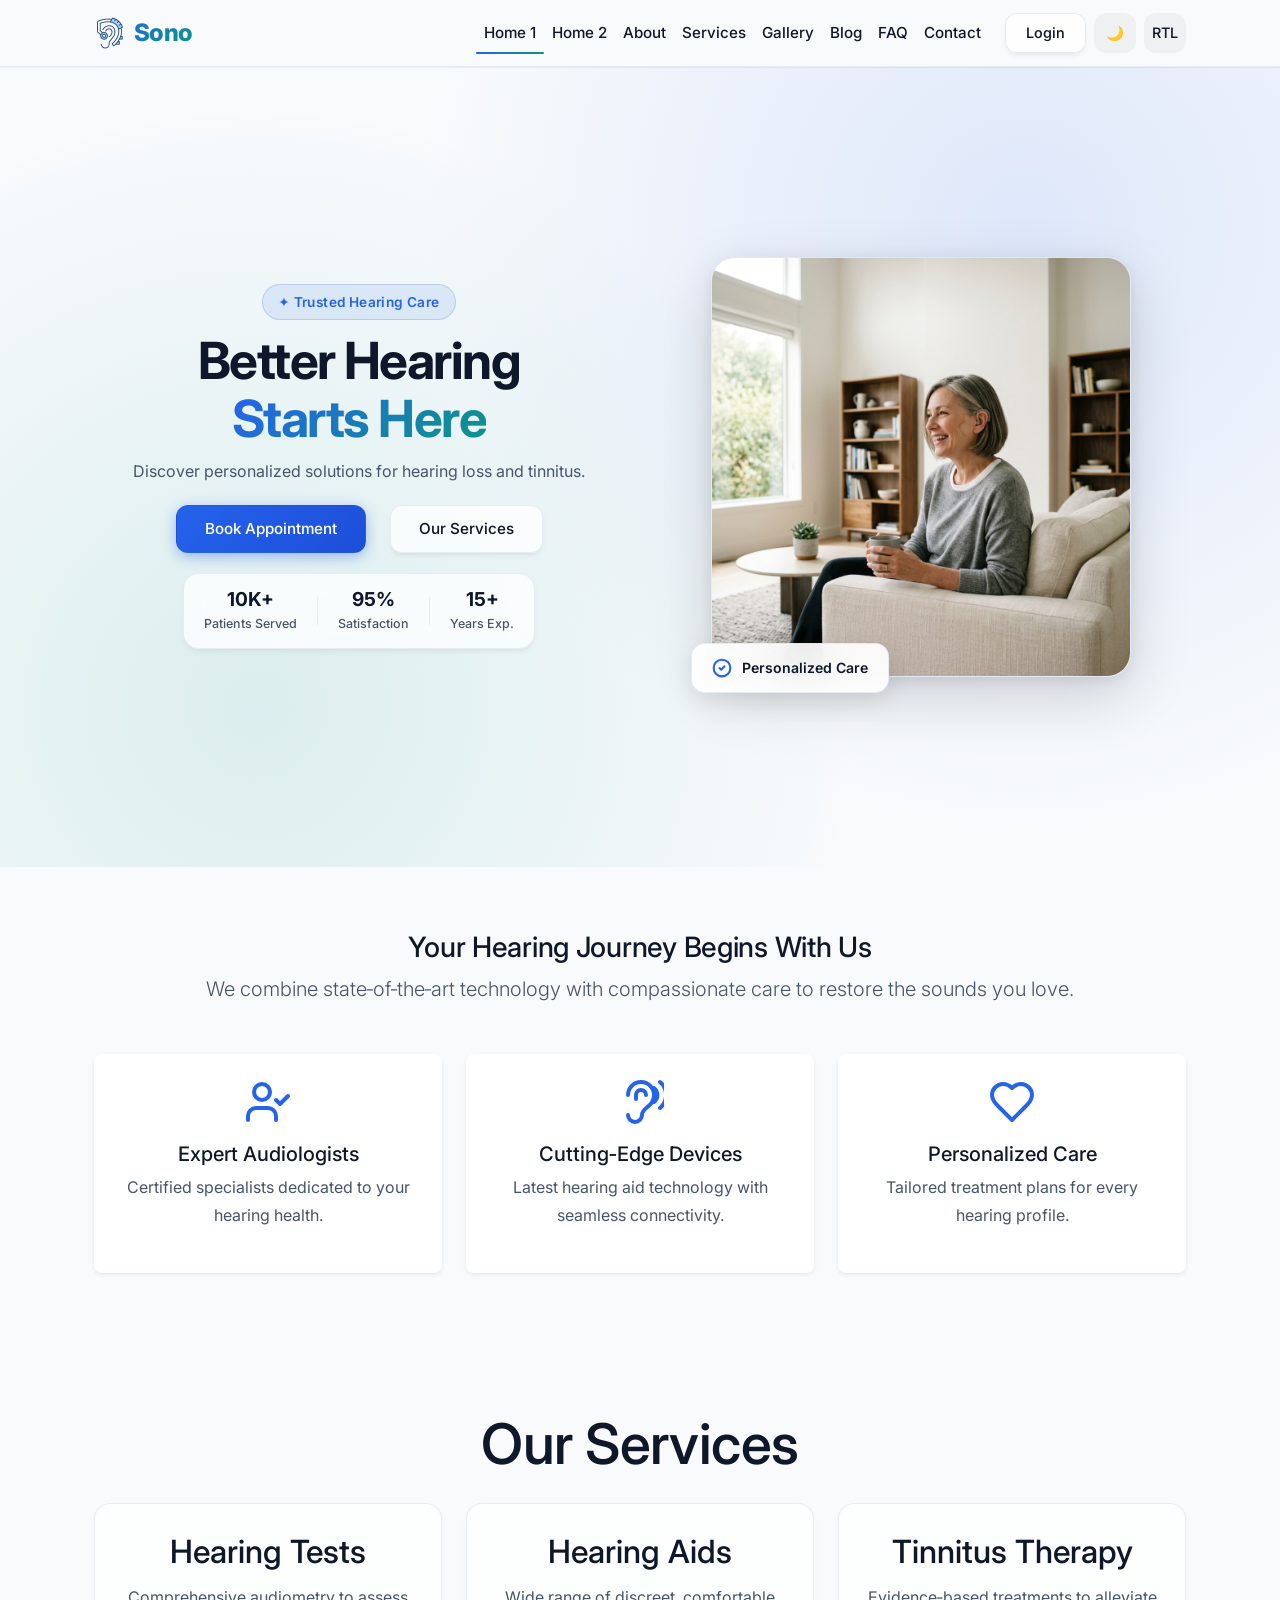
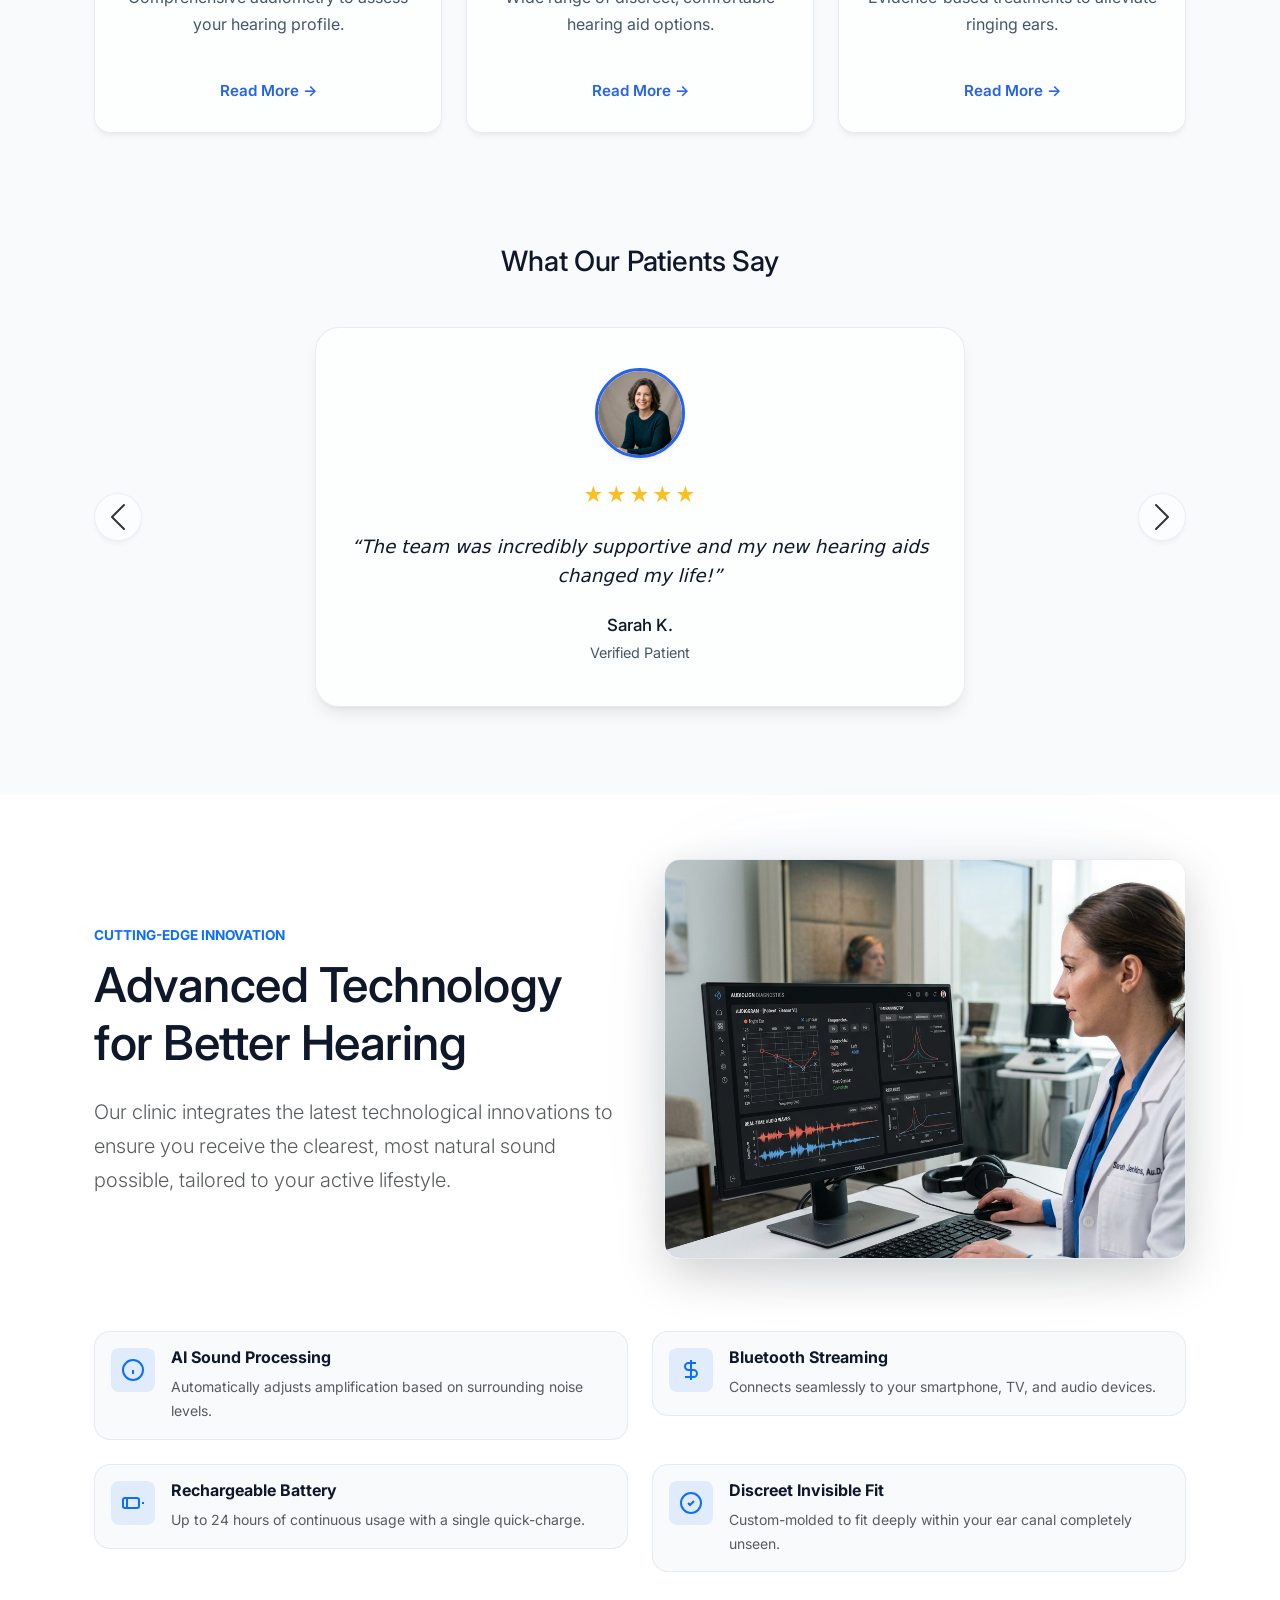
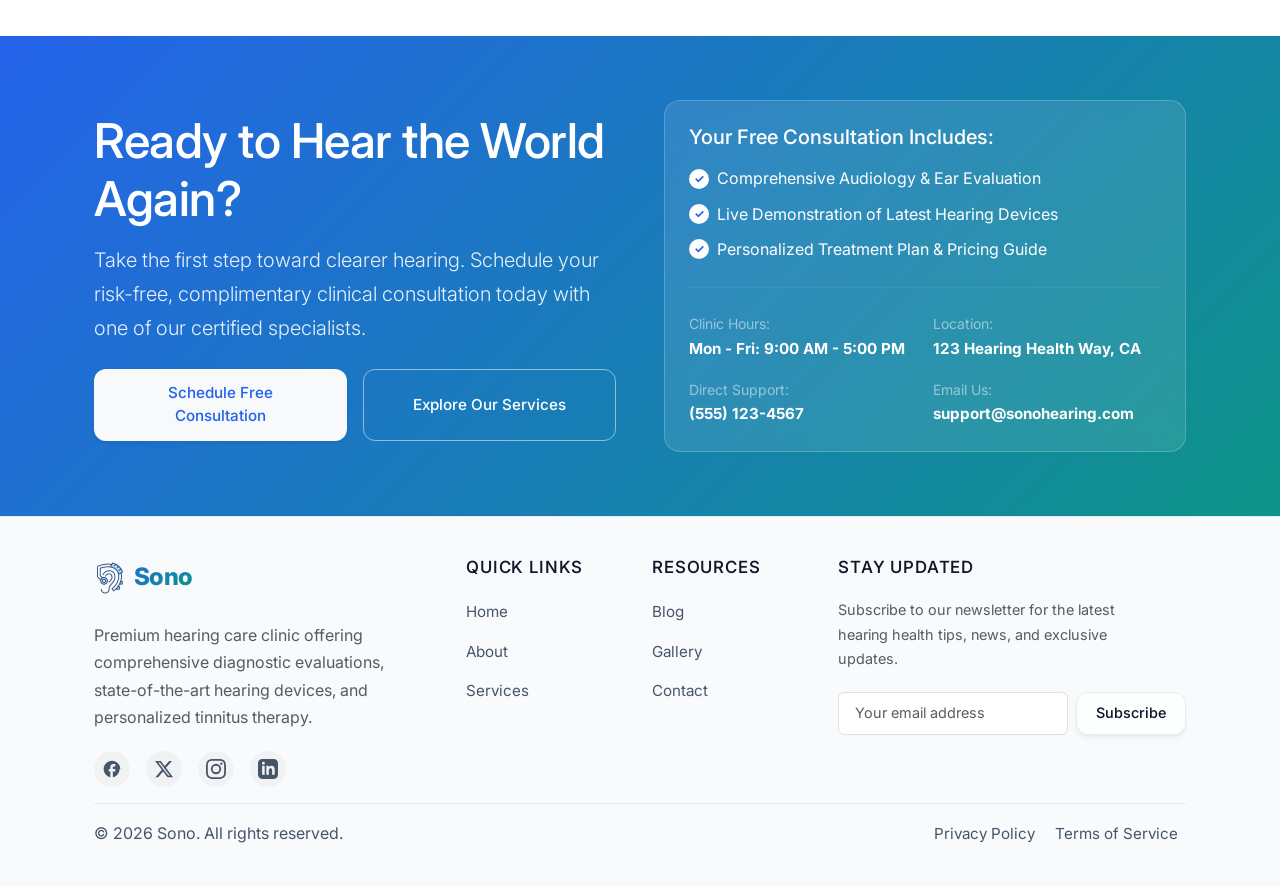
==== commit 8a33508c: "int3" ====
--- a/index.html
+++ b/index.html
@@ -313,78 +313,15 @@
     <!-- Advanced Technology Section -->
     <section class="py-5 bg-white">
       <div class="container">
+        <!-- Row 1: Heading and Image parallel -->
         <div class="row align-items-center g-5">
           <div class="col-lg-6">
             <span class="text-primary fw-bold text-uppercase tracking-wider" style="font-size: 0.85rem;">Cutting-Edge
               Innovation</span>
             <h2 class="display-5 fw-bold mt-2 mb-4" style="line-height: 1.2;">Advanced Technology for Better Hearing
             </h2>
-            <p class="lead text-muted mb-4">Our clinic integrates the latest technological innovations to ensure you
+            <p class="lead text-muted mb-0">Our clinic integrates the latest technological innovations to ensure you
               receive the clearest, most natural sound possible, tailored to your active lifestyle.</p>
-
-            <div class="row g-4">
-              <!-- Feature 1 -->
-              <div class="col-sm-6">
-                <div class="d-flex align-items-start gap-3">
-                  <div class="tech-icon-wrapper text-primary bg-primary bg-opacity-10 p-2 rounded-3">
-                    <svg width="24" height="24" fill="none" stroke="currentColor" stroke-width="2" viewBox="0 0 24 24">
-                      <circle cx="12" cy="12" r="10" />
-                      <path d="M12 16v-4m0-4h.01" />
-                    </svg>
-                  </div>
-                  <div>
-                    <h4 class="h6 fw-bold mb-1" style="color: var(--text);">AI Sound Processing</h4>
-                    <p class="small text-muted mb-0">Automatically adjusts amplification based on surrounding noise
-                      levels.</p>
-                  </div>
-                </div>
-              </div>
-              <!-- Feature 2 -->
-              <div class="col-sm-6">
-                <div class="d-flex align-items-start gap-3">
-                  <div class="tech-icon-wrapper text-primary bg-primary bg-opacity-10 p-2 rounded-3">
-                    <svg width="24" height="24" fill="none" stroke="currentColor" stroke-width="2" viewBox="0 0 24 24">
-                      <path d="M12 2v20M17 5H9.5a3.5 3.5 0 0 0 0 7h5a3.5 3.5 0 0 1 0 7H6" />
-                    </svg>
-                  </div>
-                  <div>
-                    <h4 class="h6 fw-bold mb-1" style="color: var(--text);">Bluetooth Streaming</h4>
-                    <p class="small text-muted mb-0">Connects seamlessly to your smartphone, TV, and audio devices.</p>
-                  </div>
-                </div>
-              </div>
-              <!-- Feature 3 -->
-              <div class="col-sm-6">
-                <div class="d-flex align-items-start gap-3">
-                  <div class="tech-icon-wrapper text-primary bg-primary bg-opacity-10 p-2 rounded-3">
-                    <svg width="24" height="24" fill="none" stroke="currentColor" stroke-width="2" viewBox="0 0 24 24">
-                      <rect x="2" y="7" width="16" height="10" rx="2" ry="2" />
-                      <path d="M22 11v2M6 7v10" />
-                    </svg>
-                  </div>
-                  <div>
-                    <h4 class="h6 fw-bold mb-1" style="color: var(--text);">Rechargeable Battery</h4>
-                    <p class="small text-muted mb-0">Up to 24 hours of continuous usage with a single quick-charge.</p>
-                  </div>
-                </div>
-              </div>
-              <!-- Feature 4 -->
-              <div class="col-sm-6">
-                <div class="d-flex align-items-start gap-3">
-                  <div class="tech-icon-wrapper text-primary bg-primary bg-opacity-10 p-2 rounded-3">
-                    <svg width="24" height="24" fill="none" stroke="currentColor" stroke-width="2" viewBox="0 0 24 24">
-                      <circle cx="12" cy="12" r="10" />
-                      <path d="m9 12 2 2 4-4" />
-                    </svg>
-                  </div>
-                  <div>
-                    <h4 class="h6 fw-bold mb-1" style="color: var(--text);">Discreet Invisible Fit</h4>
-                    <p class="small text-muted mb-0">Custom-molded to fit deeply within your ear canal completely
-                      unseen.</p>
-                  </div>
-                </div>
-              </div>
-            </div>
           </div>
           <div class="col-lg-6">
             <div class="position-relative">
@@ -393,6 +330,71 @@
                 alt="Advanced audiogram and digital diagnostics tools at Sono"
                 class="img-fluid rounded-4 shadow-lg position-relative"
                 style="z-index: 2; border: 1px solid var(--card-border); max-height: 400px; width: 100%; object-fit: cover;">
+            </div>
+          </div>
+        </div>
+
+        <!-- Row 2: 4 Points in a 2x2 Grid with proper spacing below -->
+        <div class="row row-cols-1 row-cols-md-2 g-4 mt-5">
+          <!-- Feature 1 -->
+          <div class="col">
+            <div class="d-flex align-items-start gap-3 p-3 rounded-4" style="background: var(--bg-light); border: 1px solid var(--card-border);">
+              <div class="tech-icon-wrapper text-primary bg-primary bg-opacity-10 p-2 rounded-3 flex-shrink-0" style="width: 44px; height: 44px;">
+                <svg width="24" height="24" fill="none" stroke="currentColor" stroke-width="2" viewBox="0 0 24 24">
+                  <circle cx="12" cy="12" r="10" />
+                  <path d="M12 16v-4m0-4h.01" />
+                </svg>
+              </div>
+              <div>
+                <h4 class="h6 fw-bold mb-2" style="color: var(--text);">AI Sound Processing</h4>
+                <p class="small text-muted mb-0">Automatically adjusts amplification based on surrounding noise
+                  levels.</p>
+              </div>
+            </div>
+          </div>
+          <!-- Feature 2 -->
+          <div class="col">
+            <div class="d-flex align-items-start gap-3 p-3 rounded-4" style="background: var(--bg-light); border: 1px solid var(--card-border);">
+              <div class="tech-icon-wrapper text-primary bg-primary bg-opacity-10 p-2 rounded-3 flex-shrink-0" style="width: 44px; height: 44px;">
+                <svg width="24" height="24" fill="none" stroke="currentColor" stroke-width="2" viewBox="0 0 24 24">
+                  <path d="M12 2v20M17 5H9.5a3.5 3.5 0 0 0 0 7h5a3.5 3.5 0 0 1 0 7H6" />
+                </svg>
+              </div>
+              <div>
+                <h4 class="h6 fw-bold mb-2" style="color: var(--text);">Bluetooth Streaming</h4>
+                <p class="small text-muted mb-0">Connects seamlessly to your smartphone, TV, and audio devices.</p>
+              </div>
+            </div>
+          </div>
+          <!-- Feature 3 -->
+          <div class="col">
+            <div class="d-flex align-items-start gap-3 p-3 rounded-4" style="background: var(--bg-light); border: 1px solid var(--card-border);">
+              <div class="tech-icon-wrapper text-primary bg-primary bg-opacity-10 p-2 rounded-3 flex-shrink-0" style="width: 44px; height: 44px;">
+                <svg width="24" height="24" fill="none" stroke="currentColor" stroke-width="2" viewBox="0 0 24 24">
+                  <rect x="2" y="7" width="16" height="10" rx="2" ry="2" />
+                  <path d="M22 11v2M6 7v10" />
+                </svg>
+              </div>
+              <div>
+                <h4 class="h6 fw-bold mb-2" style="color: var(--text);">Rechargeable Battery</h4>
+                <p class="small text-muted mb-0">Up to 24 hours of continuous usage with a single quick-charge.</p>
+              </div>
+            </div>
+          </div>
+          <!-- Feature 4 -->
+          <div class="col">
+            <div class="d-flex align-items-start gap-3 p-3 rounded-4" style="background: var(--bg-light); border: 1px solid var(--card-border);">
+              <div class="tech-icon-wrapper text-primary bg-primary bg-opacity-10 p-2 rounded-3 flex-shrink-0" style="width: 44px; height: 44px;">
+                <svg width="24" height="24" fill="none" stroke="currentColor" stroke-width="2" viewBox="0 0 24 24">
+                  <circle cx="12" cy="12" r="10" />
+                  <path d="m9 12 2 2 4-4" />
+                </svg>
+              </div>
+              <div>
+                <h4 class="h6 fw-bold mb-2" style="color: var(--text);">Discreet Invisible Fit</h4>
+                <p class="small text-muted mb-0">Custom-molded to fit deeply within your ear canal completely
+                  unseen.</p>
+              </div>
             </div>
           </div>
         </div>
--- a/assets/css/style.css
+++ b/assets/css/style.css
@@ -943,7 +943,7 @@
     margin: 2rem auto;
   }
 
-  .contact-container > * {
+  .contact-container>* {
     width: 100%;
     max-width: 600px;
     margin-left: auto;
@@ -1256,6 +1256,7 @@
   width: 100%;
   height: 100%;
   object-fit: cover;
+  object-position: center top;
   transition: transform 0.5s ease;
 }
 
@@ -1435,7 +1436,7 @@
   align-items: start;
 }
 
-@media (max-width: 991px) {
+@media (max-width: 1024px) {
   .ba-showcase-grid {
     grid-template-columns: 1fr;
   }
@@ -1459,7 +1460,7 @@
 .ba-slider-container {
   position: relative;
   width: 100%;
-  aspect-ratio: 16 / 9;
+  aspect-ratio: 1022 / 818;
   overflow: hidden;
   cursor: ew-resize;
   user-select: none;
@@ -1473,8 +1474,15 @@
 .ba-image-wrapper img {
   width: 100%;
   height: 100%;
-  object-fit: cover;
-  object-position: top;
+  object-fit: contain;
+}
+
+.ba-before img {
+  object-position: left center;
+}
+
+.ba-after img {
+  object-position: right center;
 }
 
 .ba-before {
@@ -2010,7 +2018,7 @@
     grid-template-columns: repeat(2, 1fr);
     gap: 1.25rem;
   }
-  
+
   /* If there's an odd number of cards, center the last one */
   .tech-features-panel .tech-feature-card:last-child:nth-child(odd) {
     grid-column: span 2;
@@ -3078,24 +3086,36 @@
 
 /* --- Home 2 Enhanced Hero Override (Swapped Image & Text Layout with Dark Theme styling) --- */
 .home2-hero-enhanced {
-  background: radial-gradient(circle at 75% 75%, rgba(13, 148, 136, 0.25), transparent 50%),
-    radial-gradient(circle at 25% 25%, rgba(37, 99, 235, 0.25), transparent 50%),
-    #090d16 !important;
-  color: #ffffff !important;
-  border-bottom: 1px solid rgba(255, 255, 255, 0.05);
+  background: radial-gradient(circle at 75% 75%, rgba(13, 148, 136, 0.08), transparent 50%),
+    radial-gradient(circle at 25% 25%, rgba(37, 99, 235, 0.08), transparent 50%),
+    var(--bg-light) !important;
+  color: var(--text) !important;
+  border-bottom: 1px solid var(--card-border);
 }
 
 [data-theme="dark"] .home2-hero-enhanced {
   background: radial-gradient(circle at 75% 75%, rgba(13, 148, 136, 0.3), transparent 50%),
     radial-gradient(circle at 25% 25%, rgba(37, 99, 235, 0.3), transparent 50%),
     #05080f !important;
+  border-bottom: 1px solid rgba(255, 255, 255, 0.05);
 }
 
 .home2-hero-enhanced .home2-hero-title {
+  color: var(--text) !important;
+}
+
+[data-theme="dark"] .home2-hero-enhanced .home2-hero-title {
   color: #ffffff !important;
 }
 
 .home2-hero-enhanced .home2-hero-title .home2-hero-accent {
+  background: linear-gradient(135deg, var(--primary), var(--secondary));
+  -webkit-background-clip: text;
+  background-clip: text;
+  -webkit-text-fill-color: transparent;
+}
+
+[data-theme="dark"] .home2-hero-enhanced .home2-hero-title .home2-hero-accent {
   background: linear-gradient(135deg, #0df5e3, #38bdf8);
   -webkit-background-clip: text;
   background-clip: text;
@@ -3103,10 +3123,20 @@
 }
 
 .home2-hero-enhanced .home2-hero-desc {
+  color: var(--text-muted) !important;
+}
+
+[data-theme="dark"] .home2-hero-enhanced .home2-hero-desc {
   color: #94a3b8 !important;
 }
 
 .home2-hero-enhanced .home2-hero-badge {
+  background: rgba(var(--primary-rgb), 0.1) !important;
+  color: var(--primary) !important;
+  border-color: rgba(var(--primary-rgb), 0.25) !important;
+}
+
+[data-theme="dark"] .home2-hero-enhanced .home2-hero-badge {
   background: rgba(13, 148, 136, 0.15) !important;
   color: #0df5e3 !important;
   border-color: rgba(13, 148, 136, 0.3) !important;
@@ -3116,17 +3146,25 @@
 .home2-hero-enhanced .btn-glow {
   background: linear-gradient(135deg, var(--primary), var(--secondary)) !important;
   color: #ffffff !important;
+  box-shadow: 0 4px 15px rgba(var(--primary-rgb), 0.3) !important;
+  border: none !important;
+}
+
+.home2-hero-enhanced .btn-glow:hover {
+  box-shadow: 0 6px 20px rgba(var(--primary-rgb), 0.45) !important;
+  transform: translateY(-2px);
+}
+
+[data-theme="dark"] .home2-hero-enhanced .btn-glow {
   box-shadow: 0 0 15px rgba(13, 148, 136, 0.4) !important;
-  border: none !important;
-}
-
-.home2-hero-enhanced .btn-glow:hover {
+}
+
+[data-theme="dark"] .home2-hero-enhanced .btn-glow:hover {
   box-shadow: 0 0 25px rgba(13, 148, 136, 0.6) !important;
-  transform: translateY(-2px);
 }
 
 .home2-hero-enhanced .link-btn-text {
-  color: #0df5e3 !important;
+  color: var(--primary) !important;
   font-weight: 600;
   text-decoration: none;
   display: inline-flex;
@@ -3136,8 +3174,16 @@
 }
 
 .home2-hero-enhanced .link-btn-text:hover {
+  color: var(--secondary) !important;
+  transform: translateX(4px);
+}
+
+[data-theme="dark"] .home2-hero-enhanced .link-btn-text {
+  color: #0df5e3 !important;
+}
+
+[data-theme="dark"] .home2-hero-enhanced .link-btn-text:hover {
   color: #ffffff !important;
-  transform: translateX(4px);
 }
 
 /* Floating Cards Layout around image */
@@ -3164,38 +3210,74 @@
 
 /* Animations for floating cards */
 @keyframes floatCard1 {
-  0%, 100% { transform: translateY(0); }
-  50% { transform: translateY(-8px); }
+
+  0%,
+  100% {
+    transform: translateY(0);
+  }
+
+  50% {
+    transform: translateY(-8px);
+  }
 }
 
 @keyframes floatCard2 {
-  0%, 100% { transform: translateY(0); }
-  50% { transform: translateY(8px); }
+
+  0%,
+  100% {
+    transform: translateY(0);
+  }
+
+  50% {
+    transform: translateY(8px);
+  }
 }
 
 @keyframes floatCard3 {
-  0%, 100% { transform: translateY(0); }
-  50% { transform: translateY(-6px); }
+
+  0%,
+  100% {
+    transform: translateY(0);
+  }
+
+  50% {
+    transform: translateY(-6px);
+  }
 }
 
 .home2-hero-enhanced .home2-hero-float-card {
+  background: rgba(255, 255, 255, 0.92) !important;
+  border: 1px solid rgba(226, 232, 240, 0.8) !important;
+  color: var(--text) !important;
+  padding: 0.6rem 1.1rem !important;
+  border-radius: 12px !important;
+  box-shadow: 0 8px 24px rgba(0, 0, 0, 0.08) !important;
+  display: flex;
+  align-items: center;
+  gap: 0.5rem;
+}
+
+[data-theme="dark"] .home2-hero-enhanced .home2-hero-float-card {
   background: rgba(15, 23, 42, 0.85) !important;
   border: 1px solid rgba(255, 255, 255, 0.1) !important;
   color: #ffffff !important;
-  padding: 0.6rem 1.1rem !important;
-  border-radius: 12px !important;
   box-shadow: 0 8px 32px rgba(0, 0, 0, 0.3) !important;
-  display: flex;
-  align-items: center;
-  gap: 0.5rem;
 }
 
 .home2-hero-enhanced .home2-hero-float-card span {
+  color: var(--text) !important;
+  font-size: 0.85rem !important;
+}
+
+[data-theme="dark"] .home2-hero-enhanced .home2-hero-float-card span {
   color: #ffffff !important;
-  font-size: 0.85rem !important;
 }
 
 .home2-hero-enhanced .home2-hero-float-card svg {
+  stroke: var(--primary) !important;
+}
+
+[data-theme="dark"] .home2-hero-enhanced .home2-hero-float-card svg {
   stroke: #0df5e3 !important;
 }
 
@@ -3215,9 +3297,9 @@
 }
 
 .home2-stat-badge {
-  background: rgba(255, 255, 255, 0.04) !important;
-  border: 1px solid rgba(255, 255, 255, 0.08) !important;
-  color: #ffffff !important;
+  background: rgba(255, 255, 255, 0.8) !important;
+  border: 1px solid rgba(226, 232, 240, 0.8) !important;
+  color: var(--text) !important;
   padding: 0.5rem 1rem !important;
   border-radius: 50px !important;
   display: inline-flex;
@@ -3227,8 +3309,15 @@
   font-weight: 500;
   backdrop-filter: blur(8px);
   -webkit-backdrop-filter: blur(8px);
-  box-shadow: 0 4px 15px rgba(0, 0, 0, 0.2);
+  box-shadow: 0 4px 15px rgba(0, 0, 0, 0.05);
   animation: floatBadge 3s ease-in-out infinite;
+}
+
+[data-theme="dark"] .home2-stat-badge {
+  background: rgba(255, 255, 255, 0.04) !important;
+  border: 1px solid rgba(255, 255, 255, 0.08) !important;
+  color: #ffffff !important;
+  box-shadow: 0 4px 15px rgba(0, 0, 0, 0.2) !important;
 }
 
 .home2-stat-badge:nth-child(2) {
@@ -3236,13 +3325,20 @@
 }
 
 .home2-stat-badge svg {
+  stroke: var(--primary) !important;
+}
+
+[data-theme="dark"] .home2-stat-badge svg {
   stroke: #0df5e3 !important;
 }
 
 @keyframes floatBadge {
-  0%, 100% {
+
+  0%,
+  100% {
     transform: translateY(0);
   }
+
   50% {
     transform: translateY(-5px);
   }
@@ -3298,9 +3394,11 @@
   #testimonialCarousel {
     padding: 0 15px;
   }
+
   #testimonialCarousel .carousel-control-prev {
     left: -10px;
   }
+
   #testimonialCarousel .carousel-control-next {
     right: -10px;
   }
@@ -3402,13 +3500,15 @@
 
 @media (min-width: 768px) {
   .faq-card-img {
-    height: 260px; /* Slightly taller for tablet view */
+    height: 260px;
+    /* Slightly taller for tablet view */
   }
 }
 
 @media (min-width: 1024px) {
   .faq-card-img {
-    height: 300px; /* Even taller for desktop/1024px+ views so faces aren't cropped */
+    height: 300px;
+    /* Even taller for desktop/1024px+ views so faces aren't cropped */
   }
 }
 
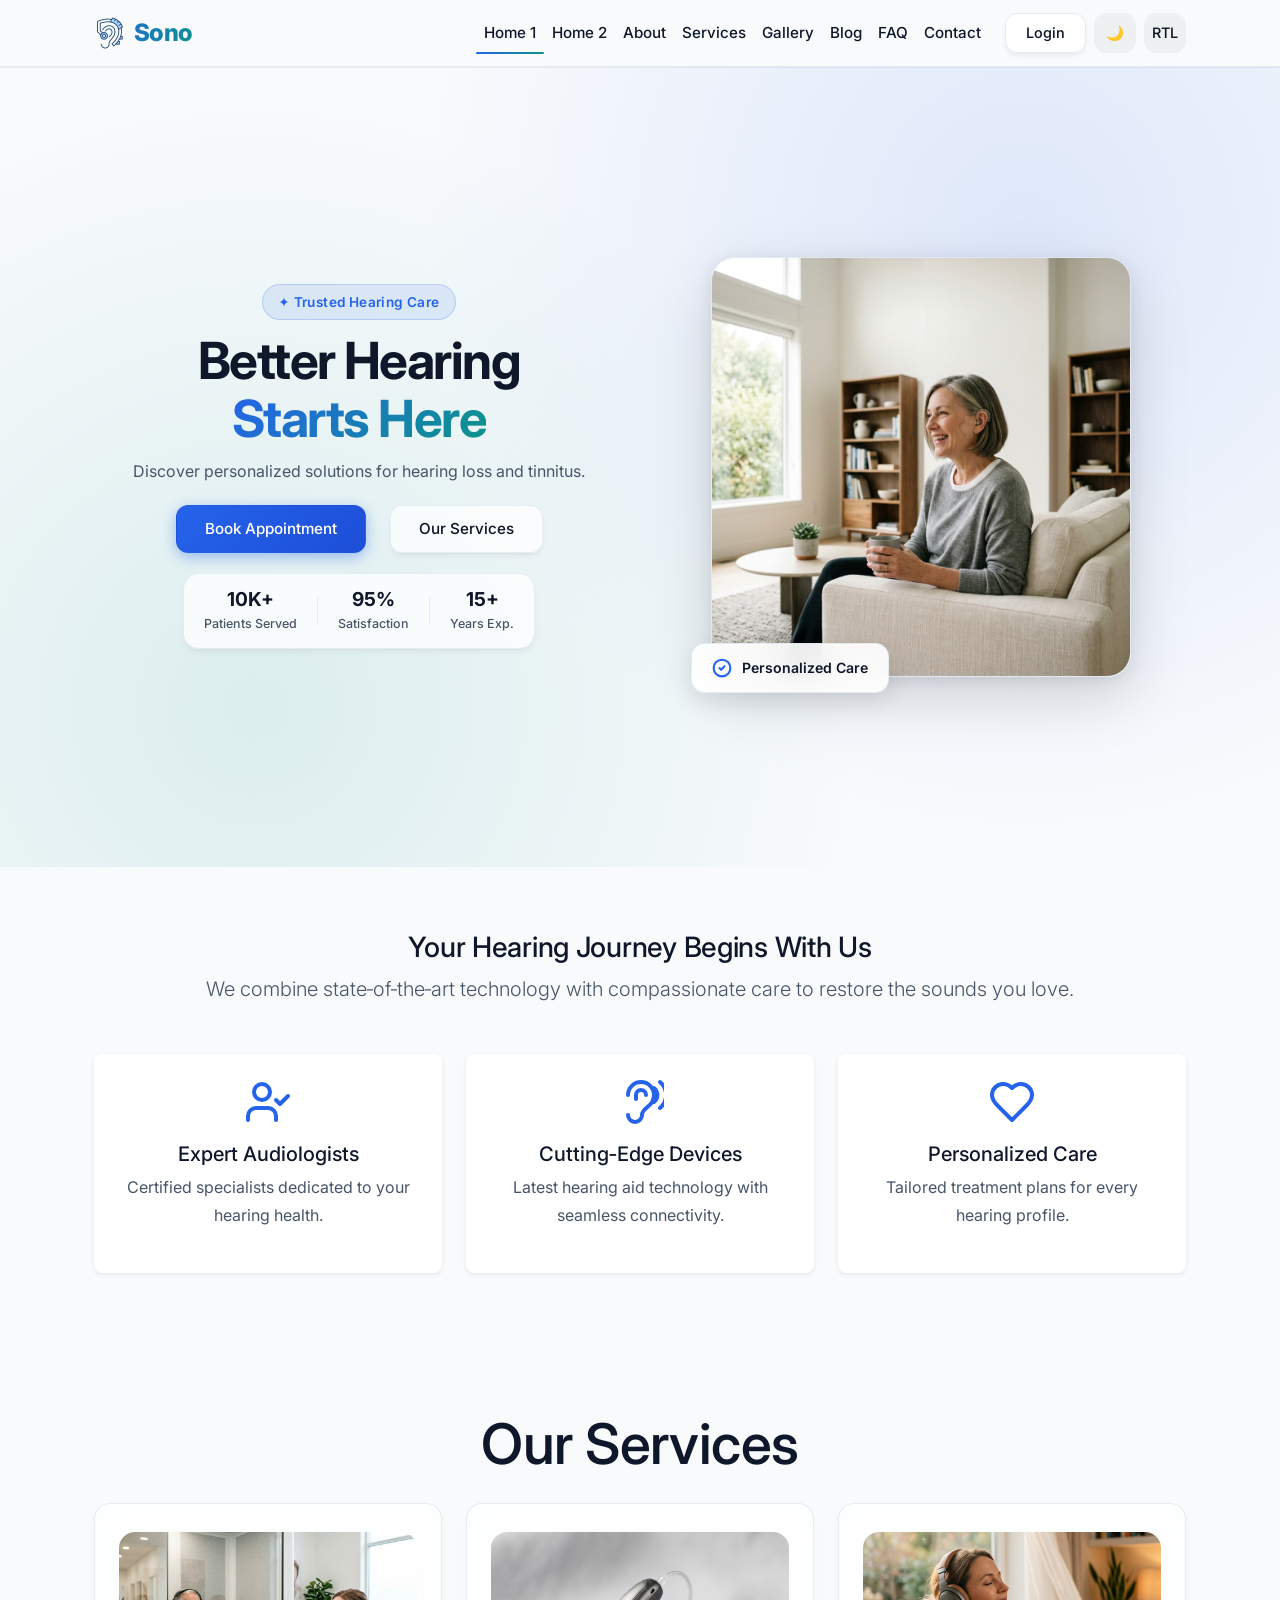
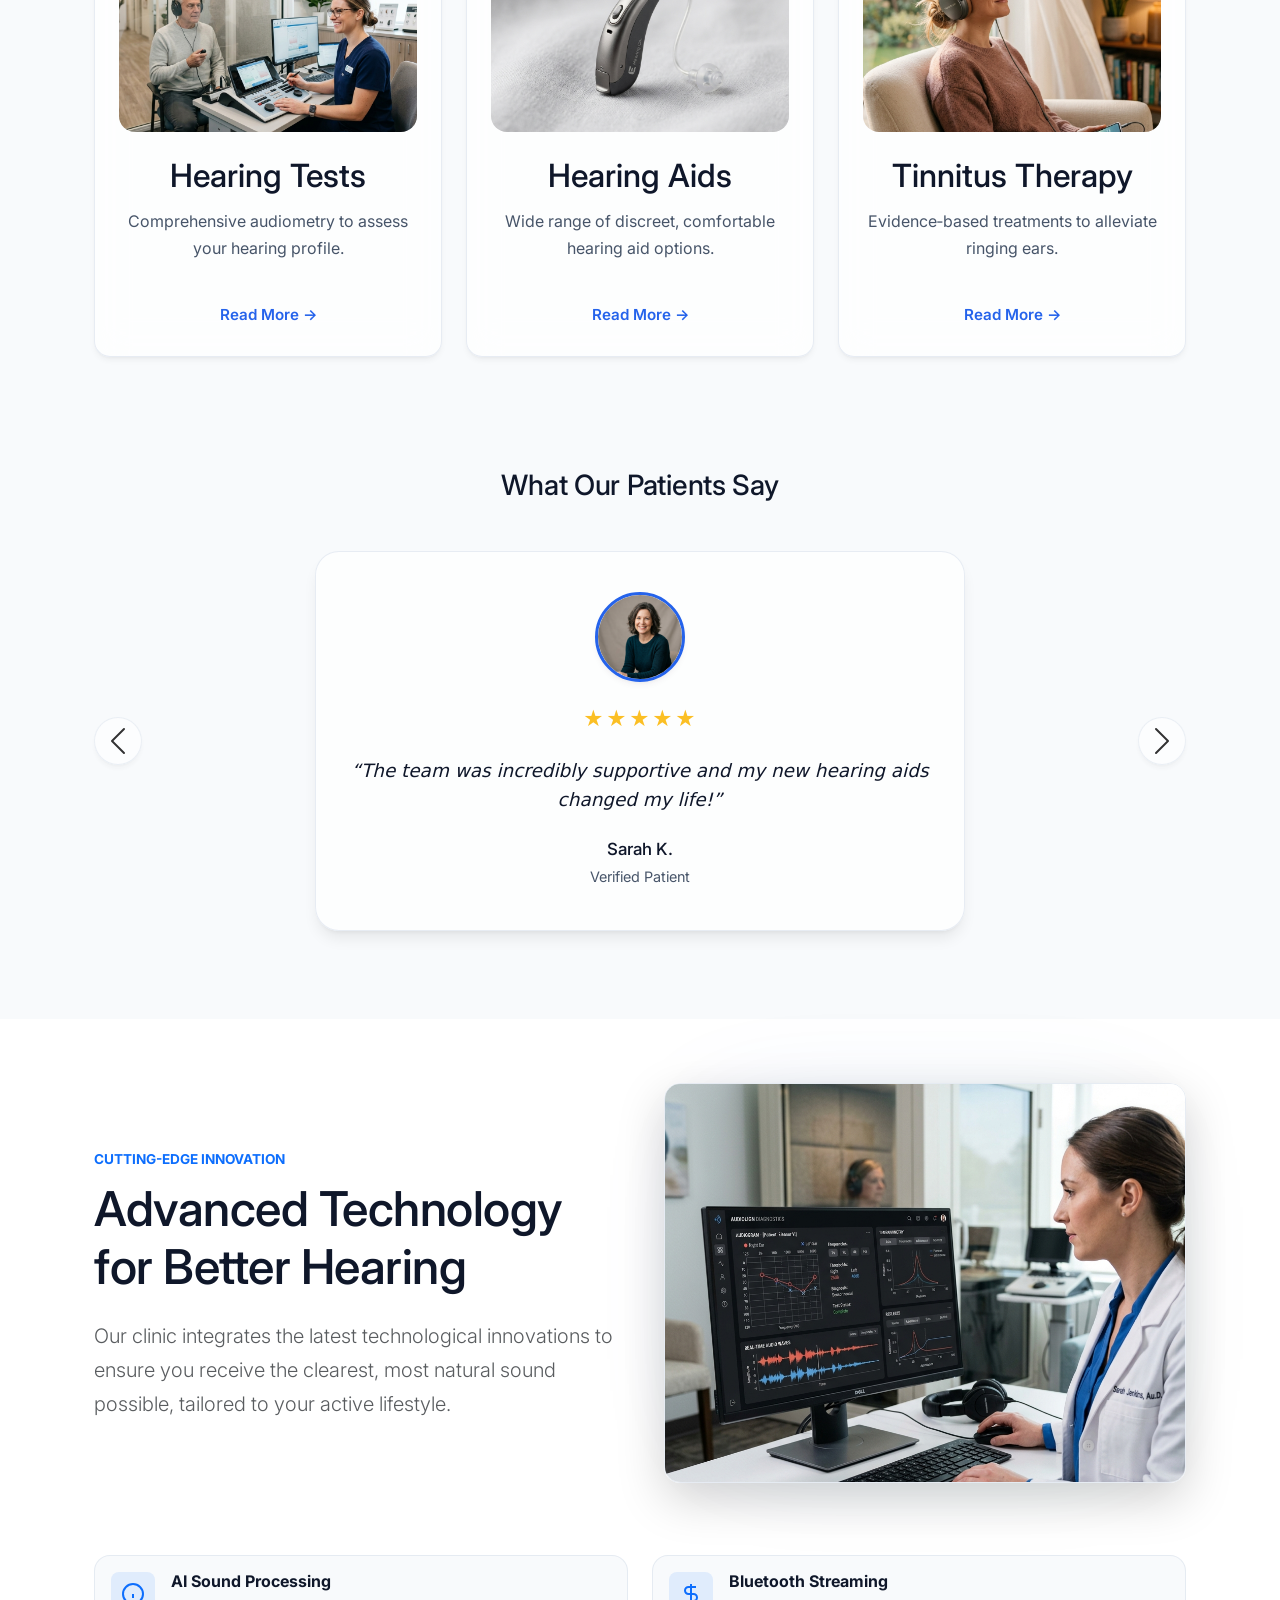
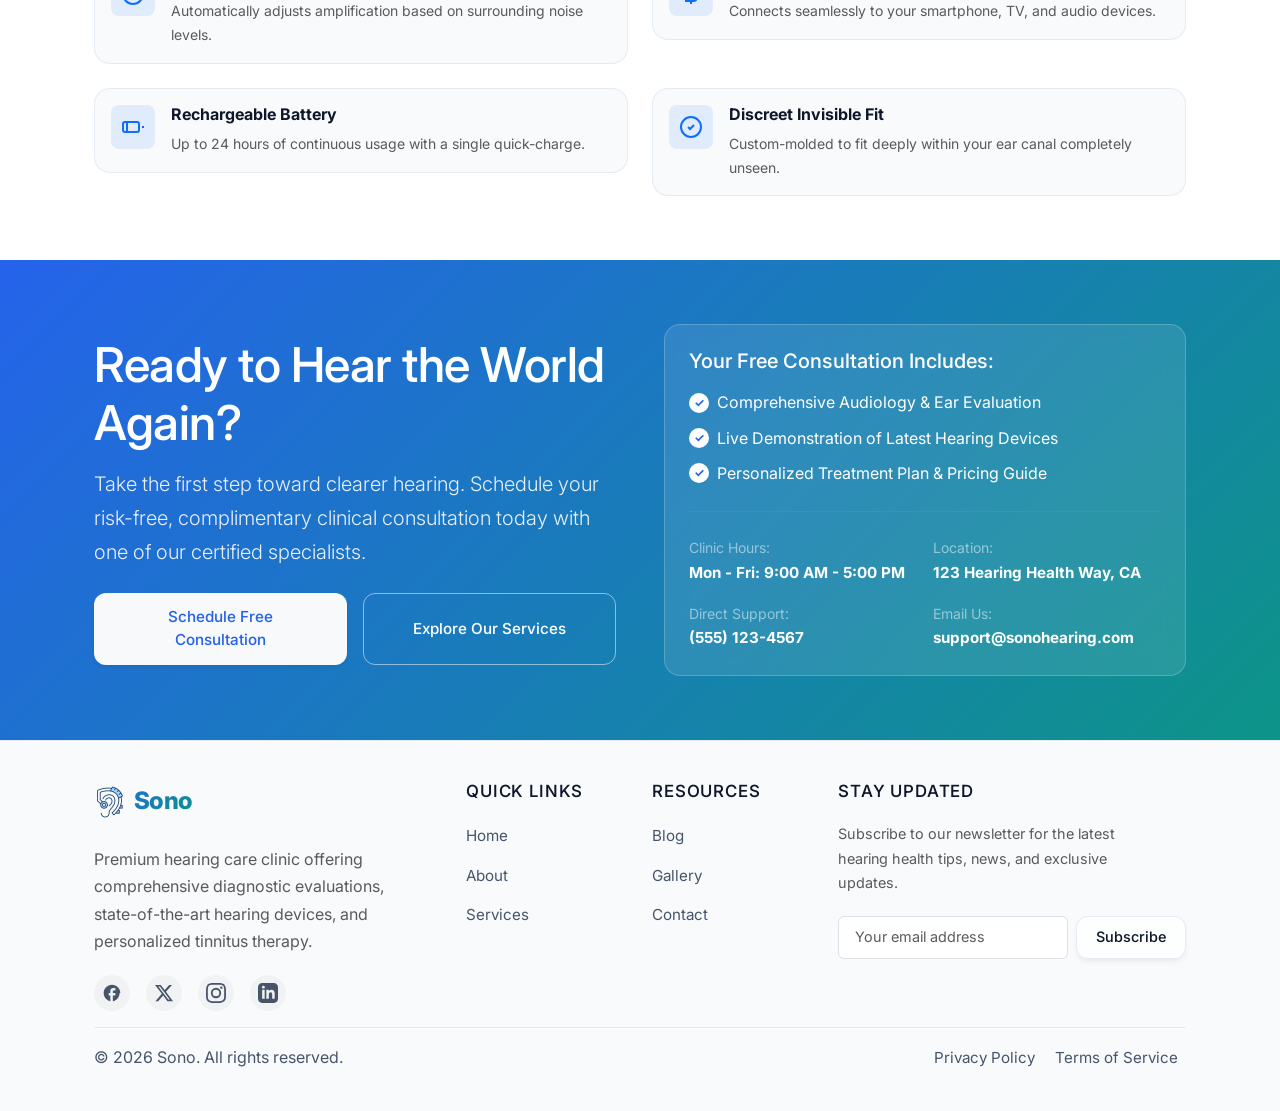
==== commit e4e80821: "images adding suggestion" ====
--- a/index.html
+++ b/index.html
@@ -217,6 +217,7 @@
         <div class="col-lg-4 col-md-6 col-sm-12">
           <div class="card glass h-100">
             <div class="card-body text-center">
+              <img src="assets/images/hearing_test_service.png" alt="Hearing Tests" class="img-fluid rounded-4 mb-4" style="height: 200px; width: 100%; object-fit: cover;">
               <h3 class="card-title">Hearing Tests</h3>
               <p class="card-text">Comprehensive audiometry to assess your hearing profile.</p>
               <a href="service-details.html#hearing-tests" class="link text-primary">Read More →</a>
@@ -226,6 +227,7 @@
         <div class="col-lg-4 col-md-6 col-sm-12">
           <div class="card glass h-100">
             <div class="card-body text-center">
+              <img src="assets/images/hearing_aid_service.png" alt="Hearing Aids" class="img-fluid rounded-4 mb-4" style="height: 200px; width: 100%; object-fit: cover;">
               <h3 class="card-title">Hearing Aids</h3>
               <p class="card-text">Wide range of discreet, comfortable hearing aid options.</p>
               <a href="service-details.html#hearing-aids" class="link text-primary">Read More →</a>
@@ -235,6 +237,7 @@
         <div class="col-lg-4 col-md-6 col-sm-12 mx-auto">
           <div class="card glass h-100">
             <div class="card-body text-center">
+              <img src="assets/images/tinnitus_therapy_service.png" alt="Tinnitus Therapy" class="img-fluid rounded-4 mb-4" style="height: 200px; width: 100%; object-fit: cover;">
               <h3 class="card-title">Tinnitus Therapy</h3>
               <p class="card-text">Evidence‑based treatments to alleviate ringing ears.</p>
               <a href="service-details.html#tinnitus-therapy" class="link text-primary">Read More →</a>
